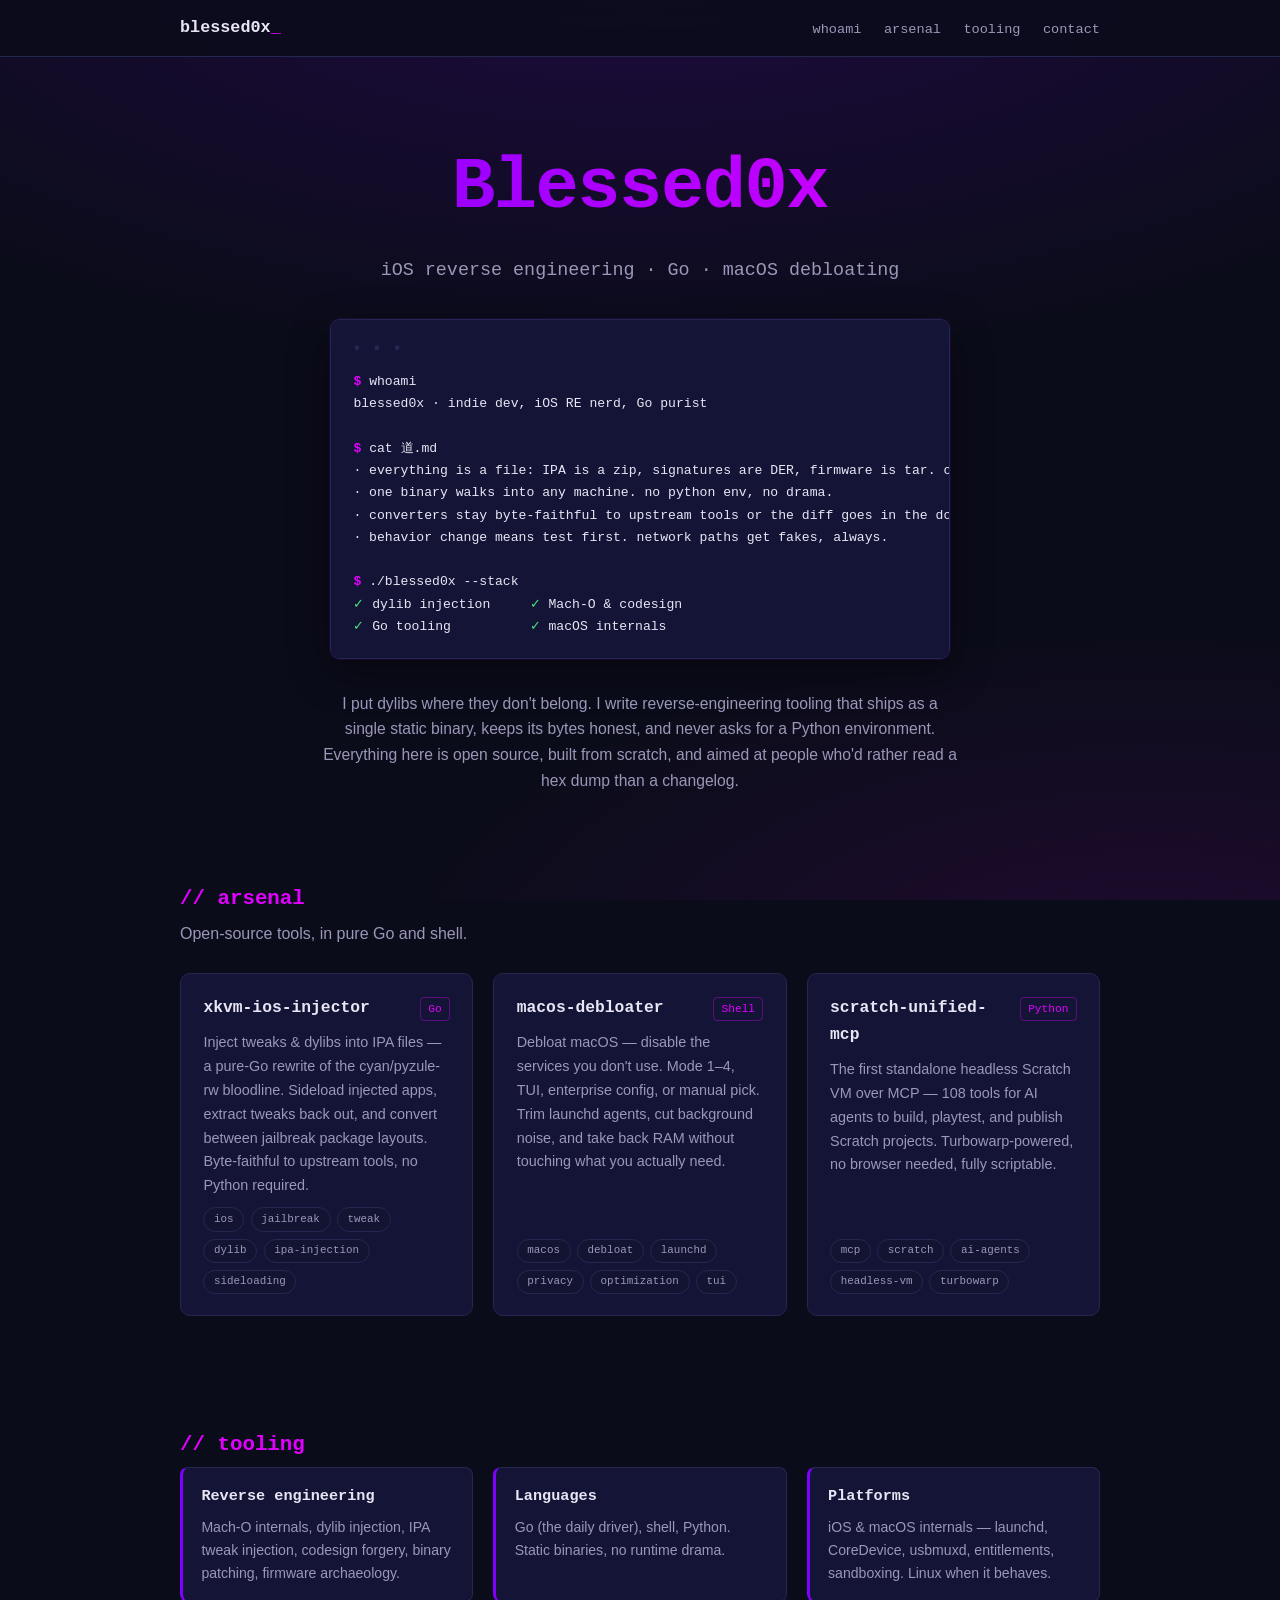
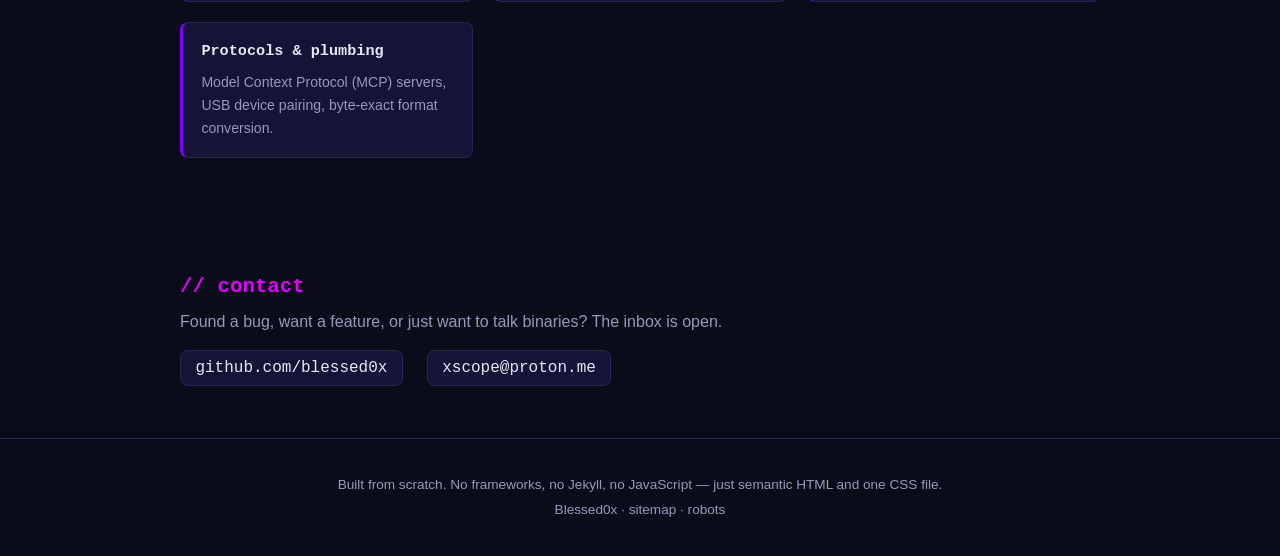
==== index.html @ c7386d87 "Initial blessed0x portfolio site: semantic HTML, sitemap, robots, dark RE aesthetic" ====
<!doctype html>
<html lang="en">
<head>
  <meta charset="utf-8">
  <meta name="viewport" content="width=device-width, initial-scale=1">
  <title>Blessed0x — iOS Reverse Engineering · Go · macOS Debloating</title>
  <meta name="description" content="Blessed0x — indie developer building open-source iOS reverse-engineering tooling. Inject tweaks and dylibs into IPA files, debloat macOS, and run Scratch headlessly over MCP. Pure Go, byte-faithful.">
  <meta name="author" content="Blessed0x">
  <meta name="robots" content="index, follow">
  <link rel="canonical" href="https://blessed0x.github.io/">
  <link rel="sitemap" type="application/xml" title="Sitemap" href="/sitemap.xml">

  <!-- Open Graph -->
  <meta property="og:type" content="website">
  <meta property="og:title" content="Blessed0x — iOS Reverse Engineering · Go · macOS Debloating">
  <meta property="og:description" content="Open-source iOS reverse-engineering tooling: inject tweaks &amp; dylibs into IPA files, debloat macOS, and run Scratch headlessly over MCP.">
  <meta property="og:url" content="https://blessed0x.github.io/">
  <meta property="og:site_name" content="Blessed0x">

  <!-- Twitter -->
  <meta name="twitter:card" content="summary">
  <meta name="twitter:title" content="Blessed0x — iOS Reverse Engineering · Go · macOS Debloating">
  <meta name="twitter:description" content="Open-source iOS reverse-engineering tooling: inject tweaks &amp; dylibs into IPA files, debloat macOS, run Scratch headlessly over MCP.">

  <link rel="stylesheet" href="/assets/css/style.css">
  <link rel="icon" href="data:image/svg+xml,%3Csvg xmlns='http://www.w3.org/2000/svg' viewBox='0 0 32 32'%3E%3Crect width='32' height='32' rx='6' fill='%23131336'/%3E%3Ctext x='16' y='22' font-family='monospace' font-size='14' font-weight='bold' fill='%23E100FF' text-anchor='middle'%3E0x%3C/text%3E%3C/svg%3E">

  <!-- Structured data -->
  <script type="application/ld+json">
  {
    "@context": "https://schema.org",
    "@type": "Person",
    "name": "Blessed0x",
    "url": "https://blessed0x.github.io/",
    "jobTitle": "Independent developer — iOS reverse engineering & Go",
    "description": "Open-source developer building iOS reverse-engineering tools: IPA tweak injection, dylib injection, macOS debloating, and a headless Scratch VM over MCP.",
    "knowsAbout": ["iOS reverse engineering", "dylib injection", "Mach-O", "IPA sideloading", "Go", "macOS internals", "launchd", "Model Context Protocol"],
    "sameAs": ["https://github.com/blessed0x"]
  }
  </script>
  <script type="application/ld+json">
  {
    "@context": "https://schema.org",
    "@type": "WebSite",
    "name": "Blessed0x",
    "url": "https://blessed0x.github.io/"
  }
  </script>
</head>
<body>
  <a class="skip-link" href="#main">Skip to content</a>

  <header class="site-header">
    <nav class="nav" aria-label="Primary">
      <a class="nav-brand" href="/">blessed0x<span class="cursor">_</span></a>
      <ul class="nav-links">
        <li><a href="#about">whoami</a></li>
        <li><a href="#projects">arsenal</a></li>
        <li><a href="#skills">tooling</a></li>
        <li><a href="#contact">contact</a></li>
      </ul>
    </nav>
  </header>

  <main id="main">
    <!-- HERO -->
    <section class="hero" aria-label="Introduction">
      <h1 class="hero-name">Blessed0x</h1>
      <p class="hero-tagline">iOS reverse engineering · Go · macOS debloating</p>
      <pre class="terminal" aria-label="terminal introduction"><code><span class="prompt">$</span> whoami
blessed0x · indie dev, iOS RE nerd, Go purist

<span class="prompt">$</span> cat 道.md
· everything is a file: IPA is a zip, signatures are DER, firmware is tar. open them.
· one binary walks into any machine. no python env, no drama.
· converters stay byte-faithful to upstream tools or the diff goes in the docs.
· behavior change means test first. network paths get fakes, always.

<span class="prompt">$</span> ./blessed0x --stack
<span class="ok">✓</span> dylib injection     <span class="ok">✓</span> Mach-O &amp; codesign
<span class="ok">✓</span> Go tooling          <span class="ok">✓</span> macOS internals</code></pre>
      <p class="hero-text">I put dylibs where they don't belong. I write reverse-engineering tooling that ships as a single static binary, keeps its bytes honest, and never asks for a Python environment. Everything here is open source, built from scratch, and aimed at people who'd rather read a hex dump than a changelog.</p>
    </section>

    <!-- PROJECTS -->
    <section id="projects" class="section" aria-label="Projects">
      <h2 class="section-title">// arsenal</h2>
      <p class="section-sub">Open-source tools, in pure Go and shell.</p>

      <div class="grid">
        <article class="card">
          <header class="card-head">
            <h3><a href="https://github.com/blessed0x/xkvm-ios-injector" rel="external">xkvm-ios-injector</a></h3>
            <span class="lang">Go</span>
          </header>
          <p class="card-desc">Inject tweaks &amp; dylibs into IPA files — a pure-Go rewrite of the cyan/pyzule-rw bloodline. Sideload injected apps, extract tweaks back out, and convert between jailbreak package layouts. Byte-faithful to upstream tools, no Python required.</p>
          <ul class="tags" aria-label="topics">
            <li>ios</li><li>jailbreak</li><li>tweak</li><li>dylib</li><li>ipa-injection</li><li>sideloading</li>
          </ul>
        </article>

        <article class="card">
          <header class="card-head">
            <h3><a href="https://github.com/blessed0x/macos-debloater" rel="external">macos-debloater</a></h3>
            <span class="lang">Shell</span>
          </header>
          <p class="card-desc">Debloat macOS — disable the services you don't use. Mode 1–4, TUI, enterprise config, or manual pick. Trim launchd agents, cut background noise, and take back RAM without touching what you actually need.</p>
          <ul class="tags" aria-label="topics">
            <li>macos</li><li>debloat</li><li>launchd</li><li>privacy</li><li>optimization</li><li>tui</li>
          </ul>
        </article>

        <article class="card">
          <header class="card-head">
            <h3><a href="https://github.com/blessed0x/scratch-unified-mcp" rel="external">scratch-unified-mcp</a></h3>
            <span class="lang">Python</span>
          </header>
          <p class="card-desc">The first standalone headless Scratch VM over MCP — 108 tools for AI agents to build, playtest, and publish Scratch projects. Turbowarp-powered, no browser needed, fully scriptable.</p>
          <ul class="tags" aria-label="topics">
            <li>mcp</li><li>scratch</li><li>ai-agents</li><li>headless-vm</li><li>turbowarp</li>
          </ul>
        </article>
      </div>
    </section>

    <!-- SKILLS -->
    <section id="skills" class="section" aria-label="Skills and tooling">
      <h2 class="section-title">// tooling</h2>
      <div class="skill-list">
        <div class="skill-group">
          <h3>Reverse engineering</h3>
          <p>Mach-O internals, dylib injection, IPA tweak injection, codesign forgery, binary patching, firmware archaeology.</p>
        </div>
        <div class="skill-group">
          <h3>Languages</h3>
          <p>Go (the daily driver), shell, Python. Static binaries, no runtime drama.</p>
        </div>
        <div class="skill-group">
          <h3>Platforms</h3>
          <p>iOS &amp; macOS internals — launchd, CoreDevice, usbmuxd, entitlements, sandboxing. Linux when it behaves.</p>
        </div>
        <div class="skill-group">
          <h3>Protocols &amp; plumbing</h3>
          <p>Model Context Protocol (MCP) servers, USB device pairing, byte-exact format conversion.</p>
        </div>
      </div>
    </section>

    <!-- CONTACT -->
    <section id="contact" class="section" aria-label="Contact">
      <h2 class="section-title">// contact</h2>
      <p class="contact-text">Found a bug, want a feature, or just want to talk binaries? The inbox is open.</p>
      <ul class="contact-links">
        <li><a href="https://github.com/blessed0x" rel="external">github.com/blessed0x</a></li>
        <li><a href="mailto:xscope@proton.me">xscope@proton.me</a></li>
      </ul>
    </section>
  </main>

  <footer class="site-footer">
    <p>Built from scratch. No frameworks, no Jekyll, no JavaScript — just semantic HTML and one CSS file.</p>
    <p class="footer-meta">Blessed0x · <a href="/sitemap.xml">sitemap</a> · <a href="/robots.txt">robots</a></p>
  </footer>
</body>
</html>
---- assets/css/style.css ----
/* ============================================================
   blessed0x · dark RE aesthetic · zero JS · one file
   ============================================================ */

:root {
  --bg: #0b0c1a;
  --bg-soft: #131432;
  --bg-card: #141536;
  --border: #262750;
  --text: #e8e6f5;
  --muted: #9a97b8;
  --purple: #7f00ff;
  --pink: #e100ff;
  --green: #4ade80;
  --mono: "JetBrains Mono", "SF Mono", "Cascadia Code", "Fira Code", ui-monospace, Menlo, Consolas, monospace;
  --sans: -apple-system, BlinkMacSystemFont, "Segoe UI", Roboto, Helvetica, Arial, sans-serif;
}

* { box-sizing: border-box; }

html { scroll-behavior: smooth; }

body {
  margin: 0;
  background: var(--bg);
  background-image:
    radial-gradient(ellipse 80% 50% at 50% -10%, rgba(127, 0, 255, 0.18), transparent),
    radial-gradient(ellipse 60% 40% at 90% 110%, rgba(225, 0, 255, 0.10), transparent);
  background-attachment: fixed;
  color: var(--text);
  font-family: var(--sans);
  line-height: 1.65;
}

::selection { background: var(--purple); color: #fff; }

a { color: var(--pink); text-decoration: none; }
a:hover { text-decoration: underline; }

.skip-link {
  position: absolute;
  left: -999px;
  top: 0;
  background: var(--pink);
  color: #fff;
  padding: 0.6rem 1rem;
  z-index: 100;
}
.skip-link:focus { left: 0; }

/* ---------- header / nav ---------- */

.site-header {
  position: sticky;
  top: 0;
  z-index: 50;
  background: rgba(11, 12, 26, 0.85);
  backdrop-filter: blur(8px);
  border-bottom: 1px solid var(--border);
}

.nav {
  max-width: 960px;
  margin: 0 auto;
  padding: 0.9rem 1.25rem;
  display: flex;
  align-items: center;
  justify-content: space-between;
  gap: 1rem;
}

.nav-brand {
  font-family: var(--mono);
  font-weight: 700;
  color: var(--text);
  font-size: 1.05rem;
}
.cursor { color: var(--pink); animation: blink 1.1s steps(2) infinite; }

.nav-links {
  list-style: none;
  margin: 0;
  padding: 0;
  display: flex;
  gap: 1.4rem;
}
.nav-links a {
  font-family: var(--mono);
  font-size: 0.85rem;
  color: var(--muted);
}
.nav-links a:hover { color: var(--pink); text-decoration: none; }

/* ---------- hero ---------- */

.hero {
  max-width: 960px;
  margin: 0 auto;
  padding: 4.5rem 1.25rem 2rem;
  text-align: center;
}

.hero-name {
  margin: 0;
  font-family: var(--mono);
  font-size: clamp(2.6rem, 8vw, 4.5rem);
  font-weight: 800;
  letter-spacing: -0.02em;
  background: linear-gradient(90deg, var(--purple), var(--pink));
  -webkit-background-clip: text;
  background-clip: text;
  color: transparent;
}

.hero-tagline {
  margin: 0.5rem 0 2rem;
  font-family: var(--mono);
  color: var(--muted);
  font-size: clamp(0.95rem, 2.5vw, 1.15rem);
}

.terminal {
  max-width: 620px;
  margin: 0 auto 2rem;
  text-align: left;
  background: var(--bg-card);
  border: 1px solid var(--border);
  border-radius: 10px;
  padding: 1.2rem 1.4rem;
  font-family: var(--mono);
  font-size: 0.82rem;
  line-height: 1.7;
  color: var(--text);
  overflow-x: auto;
  box-shadow: 0 0 0 1px rgba(127, 0, 255, 0.12), 0 12px 40px rgba(0, 0, 0, 0.45);
}
.terminal::before {
  content: "● ● ●";
  display: block;
  margin-bottom: 0.8rem;
  color: var(--border);
  letter-spacing: 0.3em;
  font-size: 0.7rem;
}
.terminal code { font-family: inherit; }
.prompt { color: var(--pink); font-weight: 700; }
.ok { color: var(--green); }

.hero-text {
  max-width: 640px;
  margin: 0 auto;
  color: var(--muted);
  font-size: 0.98rem;
}

/* ---------- sections ---------- */

.section {
  max-width: 960px;
  margin: 0 auto;
  padding: 3.5rem 1.25rem;
}

.section-title {
  font-family: var(--mono);
  font-size: 1.3rem;
  color: var(--pink);
  margin: 0 0 0.3rem;
}
.section-sub { color: var(--muted); margin: 0 0 1.6rem; }

.grid {
  display: grid;
  grid-template-columns: repeat(auto-fit, minmax(270px, 1fr));
  gap: 1.25rem;
}

.card {
  background: var(--bg-card);
  border: 1px solid var(--border);
  border-radius: 10px;
  padding: 1.3rem 1.4rem;
  display: flex;
  flex-direction: column;
  gap: 0.6rem;
  transition: border-color 0.2s ease, transform 0.2s ease;
}
.card:hover {
  border-color: var(--purple);
  transform: translateY(-2px);
}

.card-head {
  display: flex;
  align-items: baseline;
  justify-content: space-between;
  gap: 0.75rem;
}
.card-head h3 {
  margin: 0;
  font-family: var(--mono);
  font-size: 1.02rem;
}
.card-head h3 a { color: var(--text); }
.card-head h3 a:hover { color: var(--pink); text-decoration: none; }

.lang {
  font-family: var(--mono);
  font-size: 0.7rem;
  color: var(--pink);
  border: 1px solid rgba(225, 0, 255, 0.35);
  border-radius: 4px;
  padding: 0.1rem 0.45rem;
  white-space: nowrap;
}

.card-desc { margin: 0; color: var(--muted); font-size: 0.9rem; flex: 1; }

.tags {
  list-style: none;
  margin: 0;
  padding: 0;
  display: flex;
  flex-wrap: wrap;
  gap: 0.4rem;
}
.tags li {
  font-family: var(--mono);
  font-size: 0.68rem;
  color: var(--muted);
  background: var(--bg-soft);
  border: 1px solid var(--border);
  border-radius: 999px;
  padding: 0.15rem 0.6rem;
}

/* ---------- skills ---------- */

.skill-list {
  display: grid;
  grid-template-columns: repeat(auto-fit, minmax(220px, 1fr));
  gap: 1.25rem;
}
.skill-group {
  background: var(--bg-card);
  border: 1px solid var(--border);
  border-left: 3px solid var(--purple);
  border-radius: 8px;
  padding: 1rem 1.15rem;
}
.skill-group h3 {
  margin: 0 0 0.4rem;
  font-family: var(--mono);
  font-size: 0.95rem;
  color: var(--text);
}
.skill-group p { margin: 0; color: var(--muted); font-size: 0.88rem; }

/* ---------- contact ---------- */

.contact-text { color: var(--muted); margin: 0 0 1.2rem; }
.contact-links {
  list-style: none;
  margin: 0;
  padding: 0;
  display: flex;
  flex-wrap: wrap;
  gap: 1.5rem;
}
.contact-links a {
  font-family: var(--mono);
  border: 1px solid var(--border);
  border-radius: 8px;
  padding: 0.5rem 0.9rem;
  background: var(--bg-card);
  color: var(--text);
}
.contact-links a:hover { border-color: var(--pink); color: var(--pink); text-decoration: none; }

/* ---------- footer ---------- */

.site-footer {
  border-top: 1px solid var(--border);
  padding: 2rem 1.25rem;
  text-align: center;
  color: var(--muted);
  font-size: 0.85rem;
}
.site-footer p { margin: 0.2rem 0; }
.footer-meta a { color: var(--muted); }
.footer-meta a:hover { color: var(--pink); }

/* ---------- 404 ---------- */

.error-code {
  font-family: var(--mono);
  font-size: clamp(3rem, 12vw, 6rem);
  font-weight: 800;
  background: linear-gradient(90deg, var(--purple), var(--pink));
  -webkit-background-clip: text;
  background-clip: text;
  color: transparent;
  margin: 0;
}
.error-text { color: var(--muted); margin: 0.5rem 0 1.5rem; }

/* ---------- motion ---------- */

@keyframes blink { 50% { opacity: 0; } }

@media (prefers-reduced-motion: reduce) {
  html { scroll-behavior: auto; }
  .cursor { animation: none; }
  .card { transition: none; }
}

/* ---------- small screens ---------- */

@media (max-width: 560px) {
  .nav { flex-direction: column; gap: 0.5rem; }
  .nav-links { gap: 1rem; }
  .hero { padding-top: 3rem; }
}
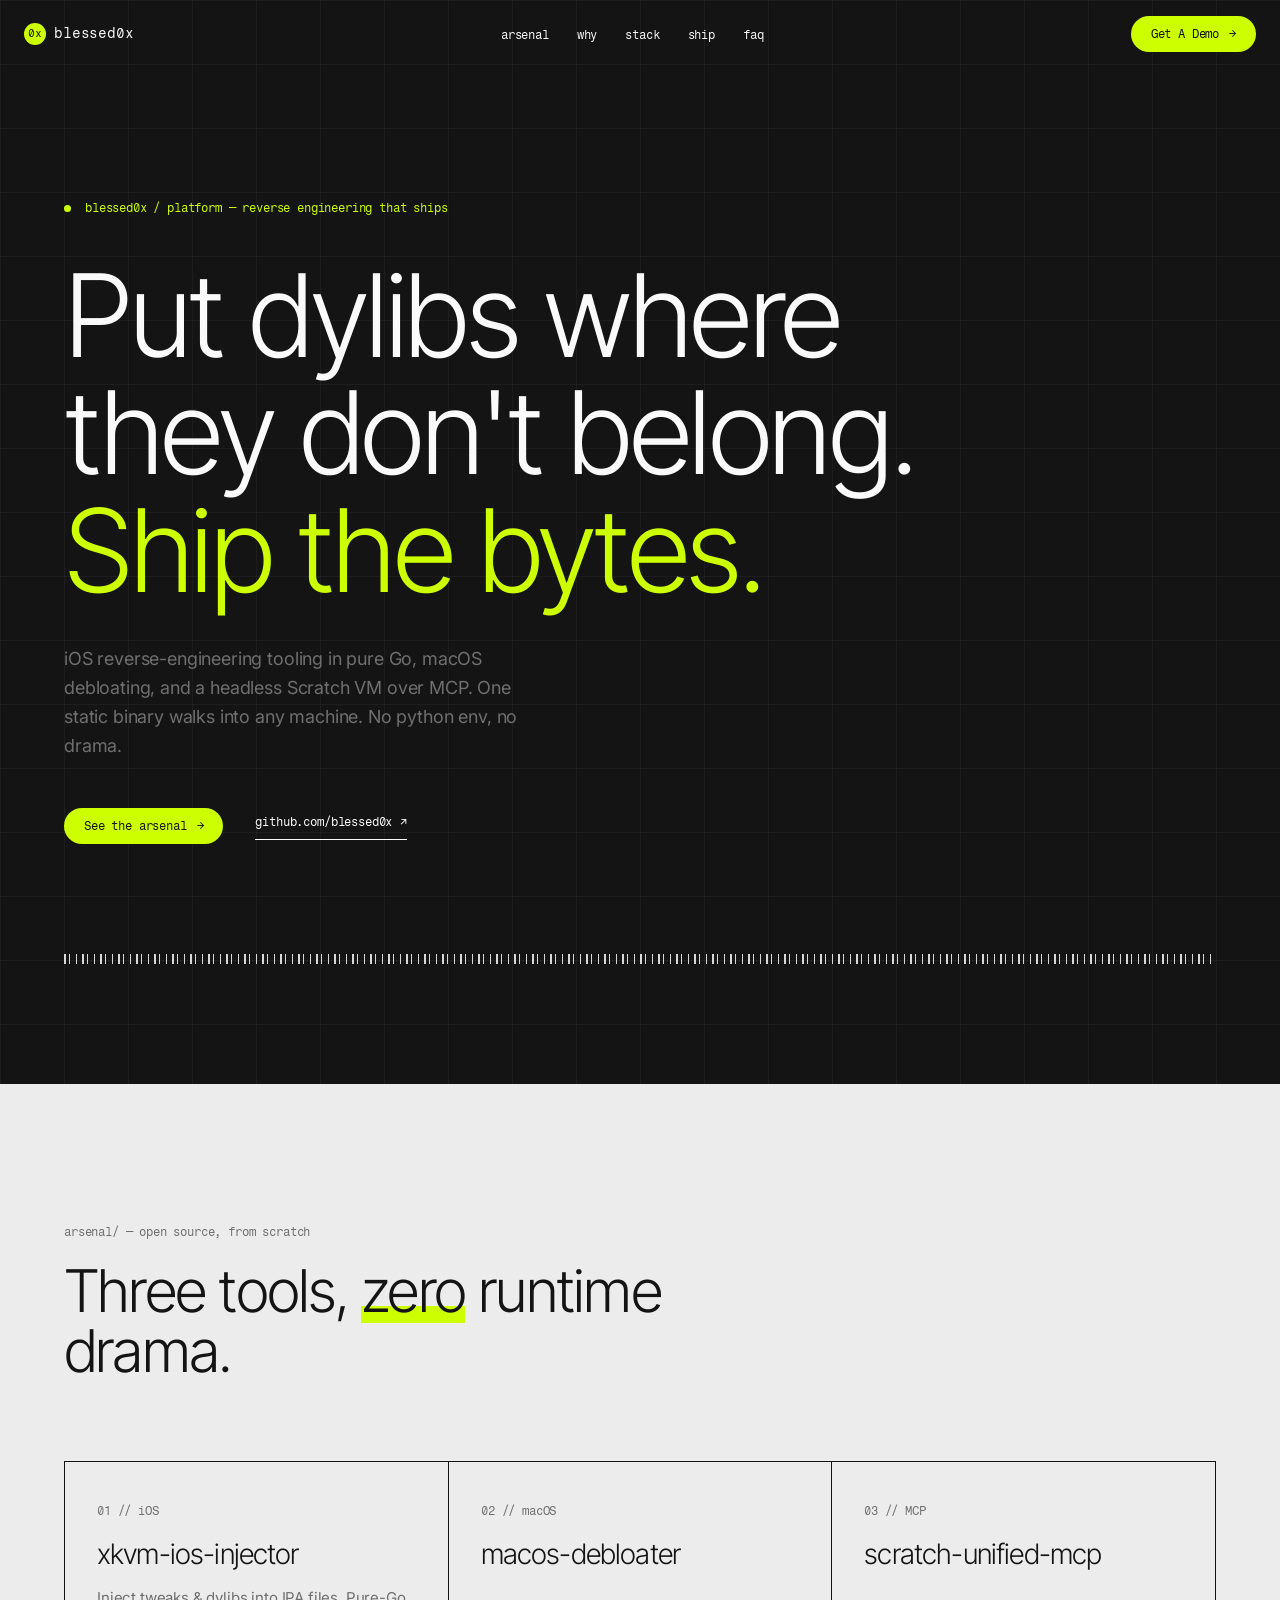
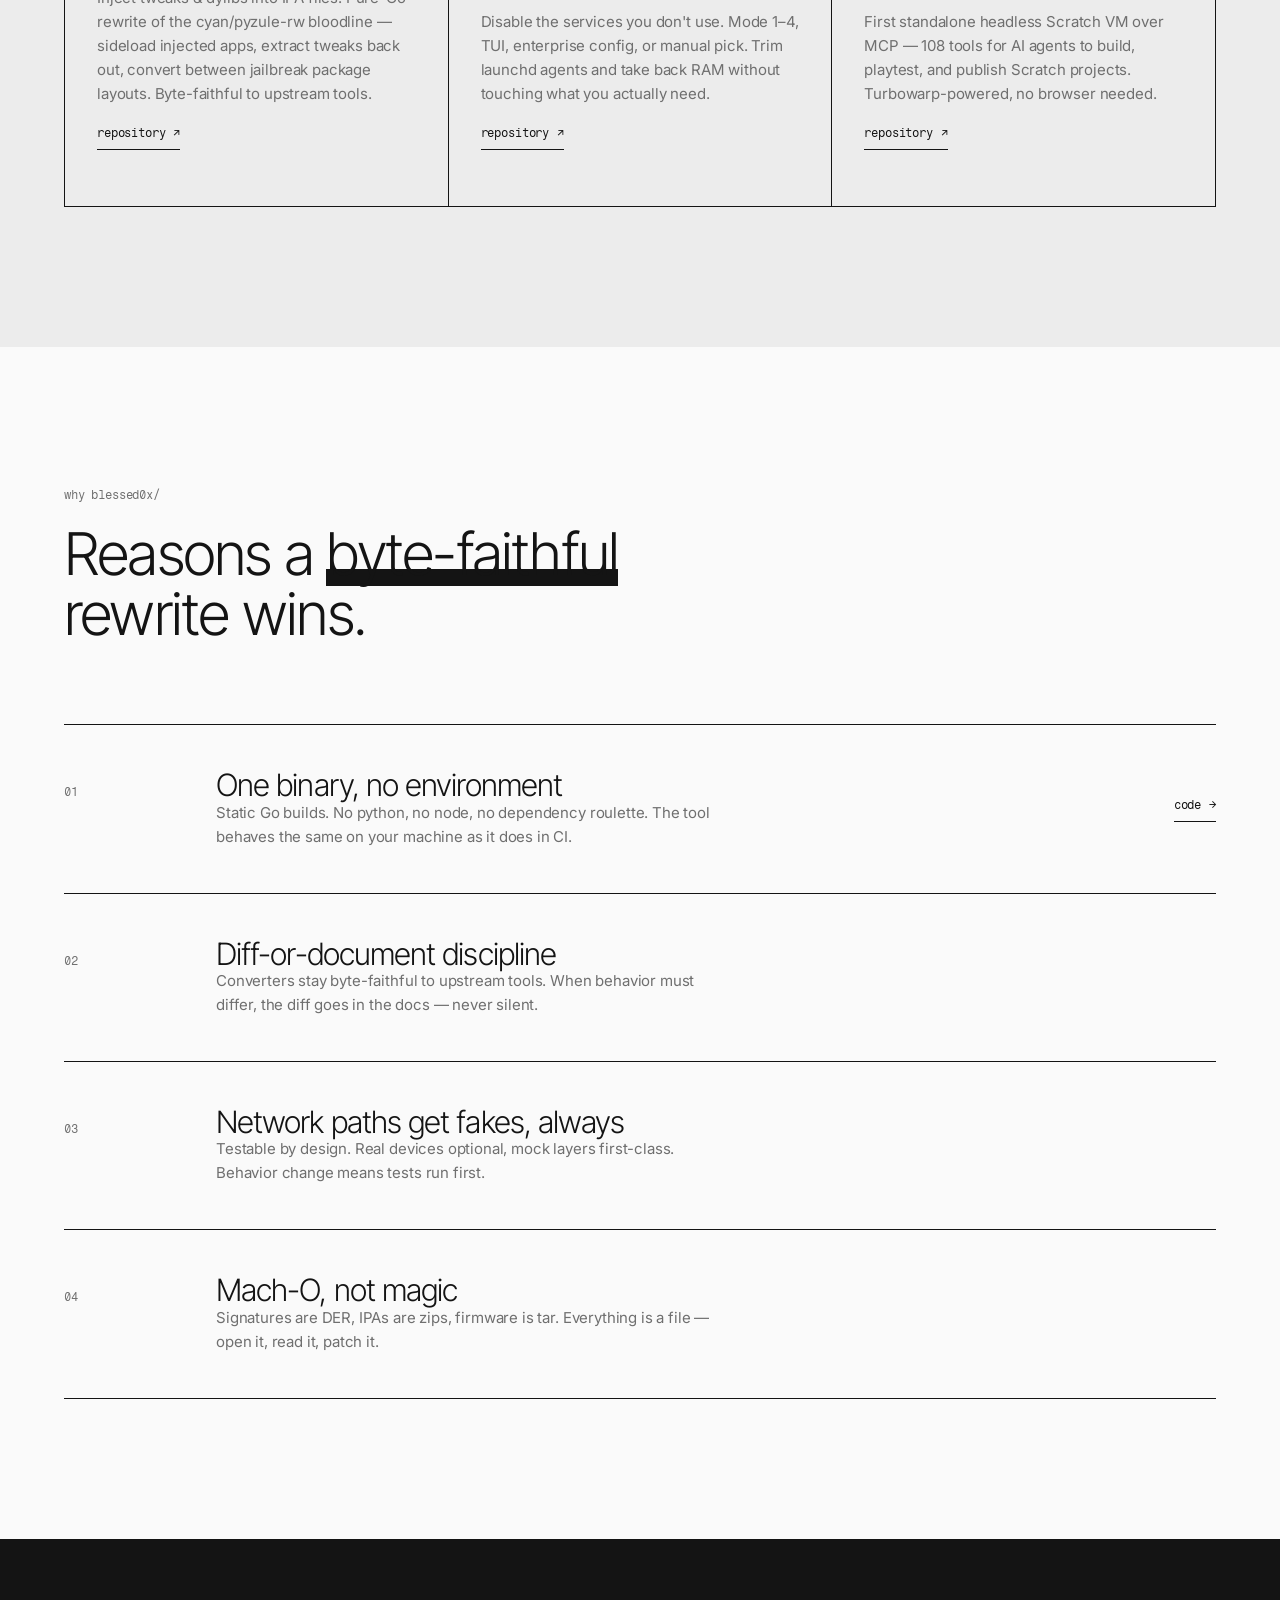
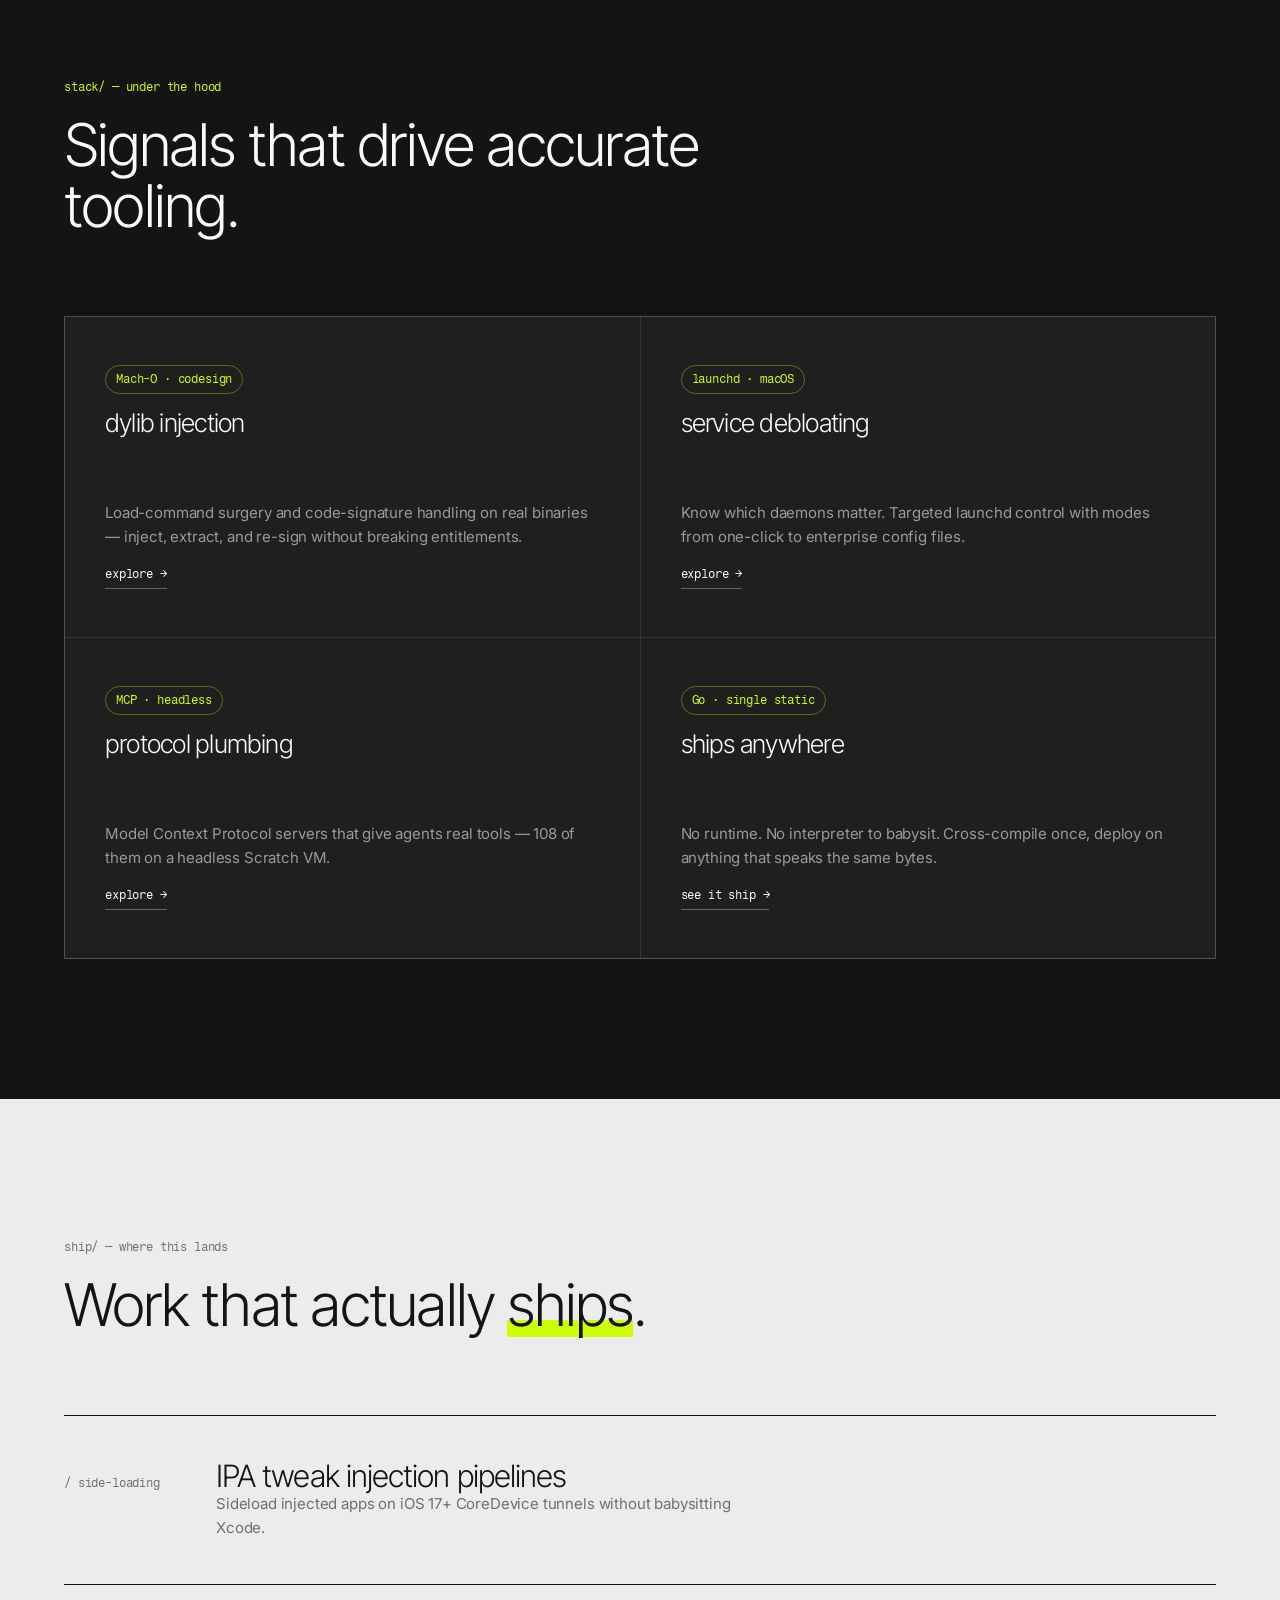
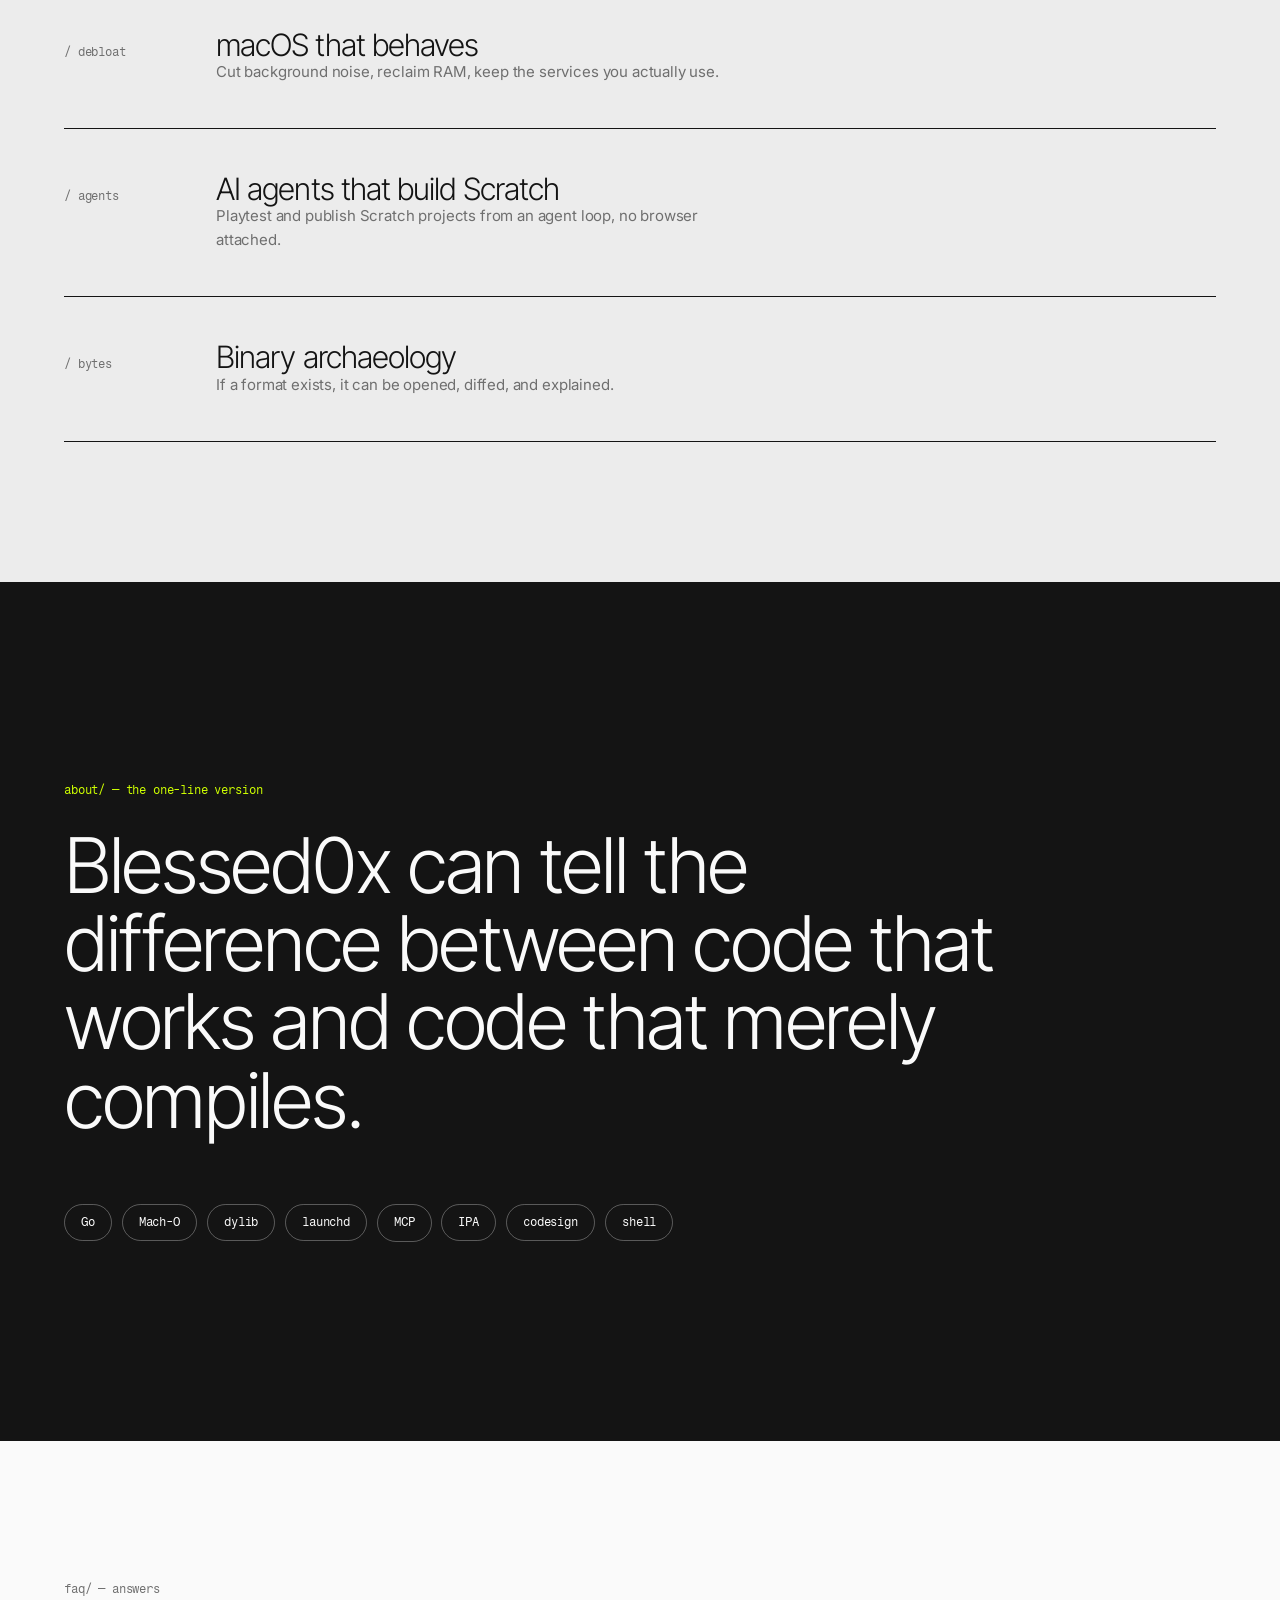
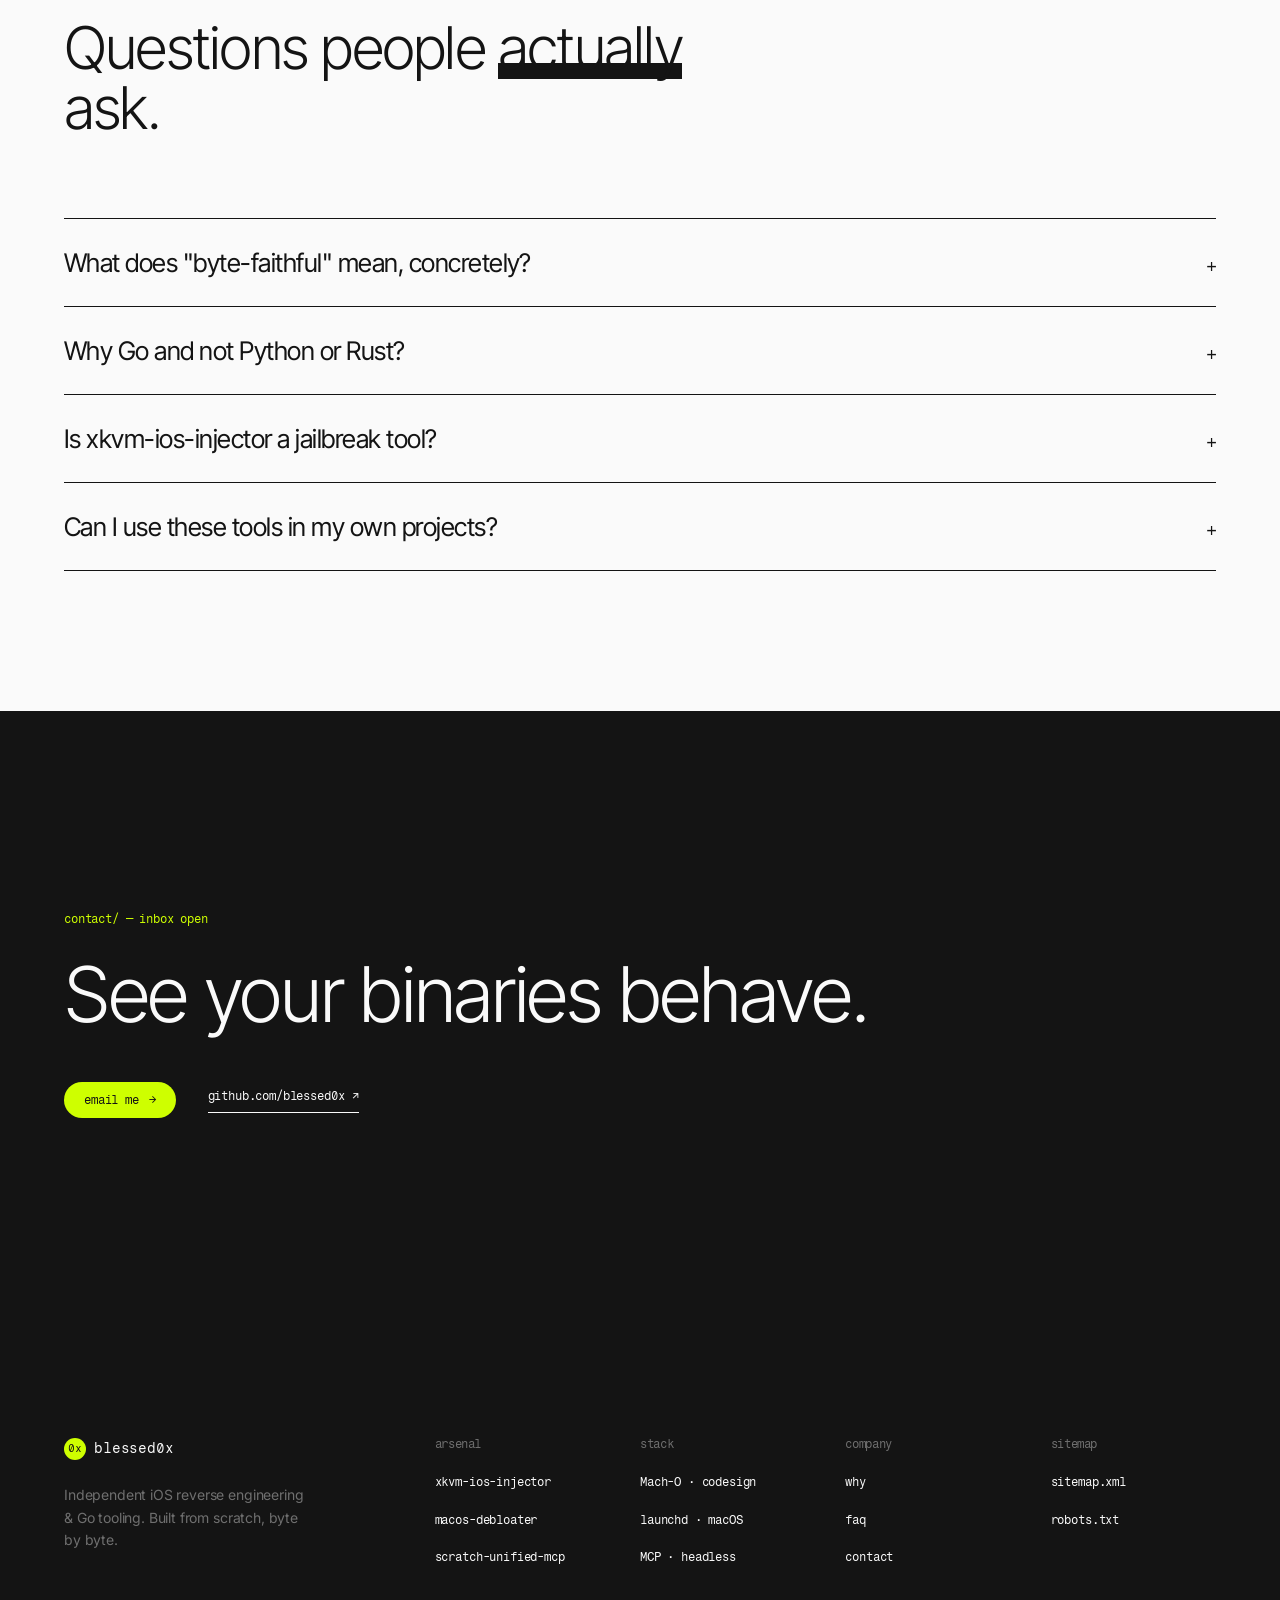
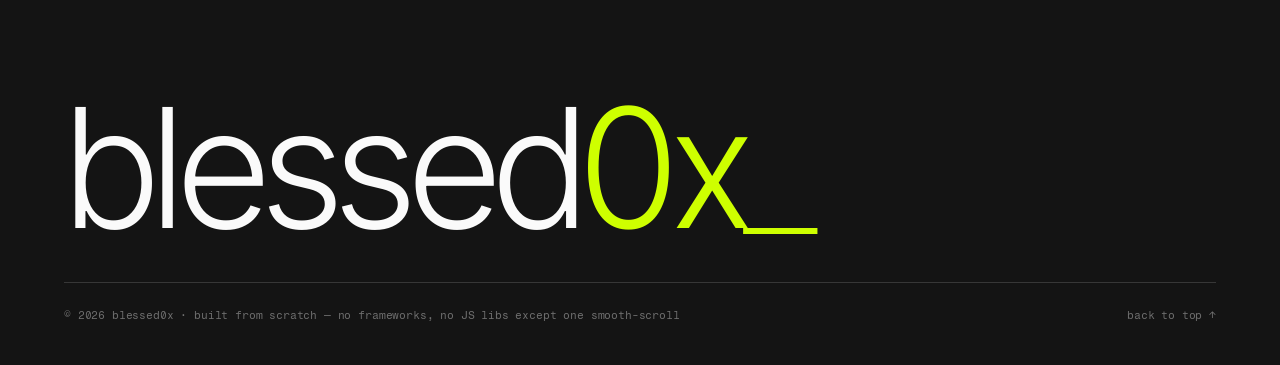
==== commit 4892ce43: "Rebuild site in Spur.us design language: neon/ink palette, Inter Tight display, Fragment Mono labels" ====
--- a/index.html
+++ b/index.html
@@ -1,5 +1,5 @@
 <!doctype html>
-<html lang="en">
+<html lang="en" class="no-js">
 <head>
   <meta charset="utf-8">
   <meta name="viewport" content="width=device-width, initial-scale=1">
@@ -10,22 +10,21 @@
   <link rel="canonical" href="https://blessed0x.github.io/">
   <link rel="sitemap" type="application/xml" title="Sitemap" href="/sitemap.xml">
 
-  <!-- Open Graph -->
   <meta property="og:type" content="website">
   <meta property="og:title" content="Blessed0x — iOS Reverse Engineering · Go · macOS Debloating">
   <meta property="og:description" content="Open-source iOS reverse-engineering tooling: inject tweaks &amp; dylibs into IPA files, debloat macOS, and run Scratch headlessly over MCP.">
   <meta property="og:url" content="https://blessed0x.github.io/">
   <meta property="og:site_name" content="Blessed0x">
-
-  <!-- Twitter -->
   <meta name="twitter:card" content="summary">
   <meta name="twitter:title" content="Blessed0x — iOS Reverse Engineering · Go · macOS Debloating">
   <meta name="twitter:description" content="Open-source iOS reverse-engineering tooling: inject tweaks &amp; dylibs into IPA files, debloat macOS, run Scratch headlessly over MCP.">
 
+  <link rel="preconnect" href="https://fonts.googleapis.com">
+  <link rel="preconnect" href="https://fonts.gstatic.com" crossorigin>
+  <link href="https://fonts.googleapis.com/css2?family=Inter:wght@400;500&family=Inter+Tight:wght@300;400;500&family=Fragment+Mono:ital@0;1&display=swap" rel="stylesheet">
   <link rel="stylesheet" href="/assets/css/style.css">
-  <link rel="icon" href="data:image/svg+xml,%3Csvg xmlns='http://www.w3.org/2000/svg' viewBox='0 0 32 32'%3E%3Crect width='32' height='32' rx='6' fill='%23131336'/%3E%3Ctext x='16' y='22' font-family='monospace' font-size='14' font-weight='bold' fill='%23E100FF' text-anchor='middle'%3E0x%3C/text%3E%3C/svg%3E">
-
-  <!-- Structured data -->
+  <link rel="icon" href="data:image/svg+xml,%3Csvg xmlns='http://www.w3.org/2000/svg' viewBox='0 0 32 32'%3E%3Crect width='32' height='32' rx='16' fill='%23CEFF00'/%3E%3Ctext x='16' y='22' font-family='monospace' font-size='13' font-weight='bold' fill='%23141414' text-anchor='middle'%3E0x%3C/text%3E%3C/svg%3E">
+
   <script type="application/ld+json">
   {
     "@context": "https://schema.org",
@@ -46,120 +45,303 @@
     "url": "https://blessed0x.github.io/"
   }
   </script>
+  <script>document.documentElement.classList.replace('no-js', 'js');</script>
 </head>
 <body>
   <a class="skip-link" href="#main">Skip to content</a>
 
-  <header class="site-header">
-    <nav class="nav" aria-label="Primary">
-      <a class="nav-brand" href="/">blessed0x<span class="cursor">_</span></a>
-      <ul class="nav-links">
-        <li><a href="#about">whoami</a></li>
-        <li><a href="#projects">arsenal</a></li>
-        <li><a href="#skills">tooling</a></li>
-        <li><a href="#contact">contact</a></li>
-      </ul>
-    </nav>
+  <header class="nav" id="nav">
+    <div class="nav-inner">
+      <a class="logo" href="#top" aria-label="blessed0x home">
+        <span class="logo-mark">0x</span>blessed0x
+      </a>
+      <nav aria-label="Primary">
+        <ul class="nav-links" id="navLinks">
+          <li><a href="#arsenal">arsenal</a></li>
+          <li><a href="#why">why</a></li>
+          <li><a href="#stack">stack</a></li>
+          <li><a href="#ship">ship</a></li>
+          <li><a href="#faq">faq</a></li>
+        </ul>
+      </nav>
+      <div class="nav-cta">
+        <a class="pill" href="#contact">Get A Demo <span class="arr">→</span></a>
+        <button class="nav-burger" id="navBurger" aria-label="Menu" aria-expanded="false">
+          <span></span><span></span><span></span>
+        </button>
+      </div>
+    </div>
   </header>
 
   <main id="main">
     <!-- HERO -->
-    <section class="hero" aria-label="Introduction">
-      <h1 class="hero-name">Blessed0x</h1>
-      <p class="hero-tagline">iOS reverse engineering · Go · macOS debloating</p>
-      <pre class="terminal" aria-label="terminal introduction"><code><span class="prompt">$</span> whoami
-blessed0x · indie dev, iOS RE nerd, Go purist
-
-<span class="prompt">$</span> cat 道.md
-· everything is a file: IPA is a zip, signatures are DER, firmware is tar. open them.
-· one binary walks into any machine. no python env, no drama.
-· converters stay byte-faithful to upstream tools or the diff goes in the docs.
-· behavior change means test first. network paths get fakes, always.
-
-<span class="prompt">$</span> ./blessed0x --stack
-<span class="ok">✓</span> dylib injection     <span class="ok">✓</span> Mach-O &amp; codesign
-<span class="ok">✓</span> Go tooling          <span class="ok">✓</span> macOS internals</code></pre>
-      <p class="hero-text">I put dylibs where they don't belong. I write reverse-engineering tooling that ships as a single static binary, keeps its bytes honest, and never asks for a Python environment. Everything here is open source, built from scratch, and aimed at people who'd rather read a hex dump than a changelog.</p>
-    </section>
-
-    <!-- PROJECTS -->
-    <section id="projects" class="section" aria-label="Projects">
-      <h2 class="section-title">// arsenal</h2>
-      <p class="section-sub">Open-source tools, in pure Go and shell.</p>
-
-      <div class="grid">
-        <article class="card">
-          <header class="card-head">
-            <h3><a href="https://github.com/blessed0x/xkvm-ios-injector" rel="external">xkvm-ios-injector</a></h3>
-            <span class="lang">Go</span>
-          </header>
-          <p class="card-desc">Inject tweaks &amp; dylibs into IPA files — a pure-Go rewrite of the cyan/pyzule-rw bloodline. Sideload injected apps, extract tweaks back out, and convert between jailbreak package layouts. Byte-faithful to upstream tools, no Python required.</p>
-          <ul class="tags" aria-label="topics">
-            <li>ios</li><li>jailbreak</li><li>tweak</li><li>dylib</li><li>ipa-injection</li><li>sideloading</li>
+    <section class="hero" id="top">
+      <div class="container">
+        <p class="hero-meta kicker reveal"><span class="dot"></span> blessed0x / platform — reverse engineering that ships</p>
+        <h1 class="reveal" style="--d:.05s">Put dylibs where they don't belong. <span class="neon-word">Ship the bytes.</span></h1>
+        <p class="hero-sub reveal" style="--d:.12s">iOS reverse-engineering tooling in pure Go, macOS debloating, and a headless Scratch VM over MCP. One static binary walks into any machine. No python env, no drama.</p>
+        <div class="hero-cta reveal" style="--d:.18s">
+          <a class="pill" href="#arsenal">See the arsenal <span class="arr">→</span></a>
+          <a class="ulink" href="https://github.com/blessed0x" rel="external">github.com/blessed0x <span class="arr">↗</span></a>
+        </div>
+        <div class="barcode" aria-hidden="true"></div>
+      </div>
+    </section>
+
+    <!-- ARSENAL / projects (steps, light) -->
+    <section class="band band-light" id="arsenal">
+      <div class="container">
+        <header class="section-head reveal">
+          <p class="kicker">arsenal/ — open source, from scratch</p>
+          <h2>Three tools, <span class="hl">zero</span> runtime drama.</h2>
+        </header>
+        <div class="steps">
+          <article class="step reveal">
+            <span class="num">01 // iOS</span>
+            <h3>xkvm-ios-injector</h3>
+            <p>Inject tweaks &amp; dylibs into IPA files. Pure-Go rewrite of the cyan/pyzule-rw bloodline — sideload injected apps, extract tweaks back out, convert between jailbreak package layouts. Byte-faithful to upstream tools.</p>
+            <a class="ulink" href="https://github.com/blessed0x/xkvm-ios-injector" rel="external">repository <span class="arr">↗</span></a>
+          </article>
+          <article class="step reveal" style="--d:.1s">
+            <span class="num">02 // macOS</span>
+            <h3>macos-debloater</h3>
+            <p>Disable the services you don't use. Mode 1–4, TUI, enterprise config, or manual pick. Trim launchd agents and take back RAM without touching what you actually need.</p>
+            <a class="ulink" href="https://github.com/blessed0x/macos-debloater" rel="external">repository <span class="arr">↗</span></a>
+          </article>
+          <article class="step reveal" style="--d:.2s">
+            <span class="num">03 // MCP</span>
+            <h3>scratch-unified-mcp</h3>
+            <p>First standalone headless Scratch VM over MCP — 108 tools for AI agents to build, playtest, and publish Scratch projects. Turbowarp-powered, no browser needed.</p>
+            <a class="ulink" href="https://github.com/blessed0x/scratch-unified-mcp" rel="external">repository <span class="arr">↗</span></a>
+          </article>
+        </div>
+      </div>
+    </section>
+
+    <!-- WHY / feature rows (white) -->
+    <section class="band band-white" id="why">
+      <div class="container">
+        <header class="section-head reveal">
+          <p class="kicker">why blessed0x/</p>
+          <h2>Reasons a <span class="hl hl-dark">byte-faithful</span> rewrite wins.</h2>
+        </header>
+        <div class="feat-list">
+          <article class="feat reveal">
+            <span class="num">01</span>
+            <div>
+              <h3>One binary, no environment</h3>
+              <p class="feat-desc">Static Go builds. No python, no node, no dependency roulette. The tool behaves the same on your machine as it does in CI.</p>
+            </div>
+            <a class="ulink feat-go" href="https://github.com/blessed0x/xkvm-ios-injector" rel="external">code <span class="arr">→</span></a>
+          </article>
+          <article class="feat reveal">
+            <span class="num">02</span>
+            <div>
+              <h3>Diff-or-document discipline</h3>
+              <p class="feat-desc">Converters stay byte-faithful to upstream tools. When behavior must differ, the diff goes in the docs — never silent.</p>
+            </div>
+          </article>
+          <article class="feat reveal">
+            <span class="num">03</span>
+            <div>
+              <h3>Network paths get fakes, always</h3>
+              <p class="feat-desc">Testable by design. Real devices optional, mock layers first-class. Behavior change means tests run first.</p>
+            </div>
+          </article>
+          <article class="feat reveal">
+            <span class="num">04</span>
+            <div>
+              <h3>Mach-O, not magic</h3>
+              <p class="feat-desc">Signatures are DER, IPAs are zips, firmware is tar. Everything is a file — open it, read it, patch it.</p>
+            </div>
+          </article>
+        </div>
+      </div>
+    </section>
+
+    <!-- STACK / capability cards (dark) -->
+    <section class="band band-dark" id="stack">
+      <div class="container">
+        <header class="section-head reveal">
+          <p class="kicker">stack/ — under the hood</p>
+          <h2>Signals that drive <span class="neon-word">accurate</span> tooling.</h2>
+        </header>
+        <div class="cards">
+          <article class="card reveal">
+            <span class="tag">Mach-O · codesign</span>
+            <h3>dylib injection</h3>
+            <p>Load-command surgery and code-signature handling on real binaries — inject, extract, and re-sign without breaking entitlements.</p>
+            <a href="https://github.com/blessed0x/xkvm-ios-injector" rel="external">explore <span class="arr">→</span></a>
+          </article>
+          <article class="card reveal" style="--d:.08s">
+            <span class="tag">launchd · macOS</span>
+            <h3>service debloating</h3>
+            <p>Know which daemons matter. Targeted launchd control with modes from one-click to enterprise config files.</p>
+            <a href="https://github.com/blessed0x/macos-debloater" rel="external">explore <span class="arr">→</span></a>
+          </article>
+          <article class="card reveal" style="--d:.16s">
+            <span class="tag">MCP · headless</span>
+            <h3>protocol plumbing</h3>
+            <p>Model Context Protocol servers that give agents real tools — 108 of them on a headless Scratch VM.</p>
+            <a href="https://github.com/blessed0x/scratch-unified-mcp" rel="external">explore <span class="arr">→</span></a>
+          </article>
+          <article class="card reveal" style="--d:.24s">
+            <span class="tag">Go · single static</span>
+            <h3>ships anywhere</h3>
+            <p>No runtime. No interpreter to babysit. Cross-compile once, deploy on anything that speaks the same bytes.</p>
+            <a href="#ship" rel="external">see it ship <span class="arr">→</span></a>
+          </article>
+        </div>
+      </div>
+    </section>
+
+    <!-- SHIP / use cases (light rows) -->
+    <section class="band band-light" id="ship">
+      <div class="container">
+        <header class="section-head reveal">
+          <p class="kicker">ship/ — where this lands</p>
+          <h2>Work that actually <span class="hl">ships</span>.</h2>
+        </header>
+        <div class="feat-list">
+          <article class="feat reveal">
+            <span class="num">/ side-loading</span>
+            <div>
+              <h3>IPA tweak injection pipelines</h3>
+              <p class="feat-desc">Sideload injected apps on iOS 17+ CoreDevice tunnels without babysitting Xcode.</p>
+            </div>
+          </article>
+          <article class="feat reveal">
+            <span class="num">/ debloat</span>
+            <div>
+              <h3>macOS that behaves</h3>
+              <p class="feat-desc">Cut background noise, reclaim RAM, keep the services you actually use.</p>
+            </div>
+          </article>
+          <article class="feat reveal">
+            <span class="num">/ agents</span>
+            <div>
+              <h3>AI agents that build Scratch</h3>
+              <p class="feat-desc">Playtest and publish Scratch projects from an agent loop, no browser attached.</p>
+            </div>
+          </article>
+          <article class="feat reveal">
+            <span class="num">/ bytes</span>
+            <div>
+              <h3>Binary archaeology</h3>
+              <p class="feat-desc">If a format exists, it can be opened, diffed, and explained.</p>
+            </div>
+          </article>
+        </div>
+      </div>
+    </section>
+
+    <!-- STATEMENT + chips -->
+    <section class="band band-dark statement">
+      <div class="container">
+        <p class="kicker reveal">about/ — the one-line version</p>
+        <h2 class="reveal">Blessed0x can tell the difference between code that <span class="neon-word">works</span> and code that merely compiles.</h2>
+        <div class="chips" style="margin-top:64px">
+          <span class="chip reveal">Go</span>
+          <span class="chip reveal" style="--d:.05s">Mach-O</span>
+          <span class="chip reveal" style="--d:.1s">dylib</span>
+          <span class="chip reveal" style="--d:.15s">launchd</span>
+          <span class="chip reveal" style="--d:.2s">MCP</span>
+          <span class="chip reveal" style="--d:.25s">IPA</span>
+          <span class="chip reveal" style="--d:.3s">codesign</span>
+          <span class="chip reveal" style="--d:.35s">shell</span>
+        </div>
+      </div>
+    </section>
+
+    <!-- FAQ (light) -->
+    <section class="band band-white" id="faq">
+      <div class="container">
+        <header class="section-head reveal">
+          <p class="kicker">faq/ — answers</p>
+          <h2>Questions people <span class="hl hl-dark">actually</span> ask.</h2>
+        </header>
+        <div class="faq" id="faqList">
+          <article class="faq-item reveal">
+            <button class="faq-q" aria-expanded="false">What does "byte-faithful" mean, concretely?<span class="ico">+</span></button>
+            <div class="faq-a"><div class="faq-a-inner"><p>When a converter rewrites an IPA, a signature, or a package layout, the output must match what the upstream tool would produce — down to trailing bytes. If behavior has to differ, the difference is documented in the repo, not smuggled in.</p></div></div>
+          </article>
+          <article class="faq-item reveal">
+            <button class="faq-q" aria-expanded="false">Why Go and not Python or Rust?<span class="ico">+</span></button>
+            <div class="faq-a"><div class="faq-a-inner"><p>One static binary that walks into any machine — no interpreter, no venv, no version roulette. Go cross-compiles to everything and keeps the memory model boring enough to trust at 3am.</p></div></div>
+          </article>
+          <article class="faq-item reveal">
+            <button class="faq-q" aria-expanded="false">Is xkvm-ios-injector a jailbreak tool?<span class="ico">+</span></button>
+            <div class="faq-a"><div class="faq-a-inner"><p>It's a tool for people who reverse-engineer iOS apps and run their own sideloading workflows. It injects dylibs into IPA files you already have the right to modify. Sign and run responsibly.</p></div></div>
+          </article>
+          <article class="faq-item reveal">
+            <button class="faq-q" aria-expanded="false">Can I use these tools in my own projects?<span class="ico">+</span></button>
+            <div class="faq-a"><div class="faq-a-inner"><p>Everything is open source on <a href="https://github.com/blessed0x" rel="external">github.com/blessed0x</a>. Fork it, file issues, send patches. If a converter drifts from upstream, the diff belongs in the docs.</p></div></div>
+          </article>
+        </div>
+      </div>
+    </section>
+
+    <!-- FINAL CTA (dark) -->
+    <section class="band band-dark statement" id="contact">
+      <div class="container">
+        <p class="kicker reveal">contact/ — inbox open</p>
+        <h2 class="reveal" style="--d:.05s">See your binaries <span class="neon-word">behave</span>.</h2>
+        <div class="hero-cta reveal" style="--d:.15s">
+          <a class="pill" href="mailto:xscope@proton.me">email me <span class="arr">→</span></a>
+          <a class="ulink" href="https://github.com/blessed0x" rel="external" style="color:var(--paper)">github.com/blessed0x <span class="arr">↗</span></a>
+        </div>
+      </div>
+    </section>
+  </main>
+
+  <footer class="footer">
+    <div class="container">
+      <div class="footer-grid">
+        <div class="footer-brand">
+          <a class="logo" href="#top"><span class="logo-mark">0x</span>blessed0x</a>
+          <p>Independent iOS reverse engineering &amp; Go tooling. Built from scratch, byte by byte.</p>
+        </div>
+        <div class="footer-col">
+          <h4>arsenal</h4>
+          <ul>
+            <li><a href="https://github.com/blessed0x/xkvm-ios-injector" rel="external">xkvm-ios-injector</a></li>
+            <li><a href="https://github.com/blessed0x/macos-debloater" rel="external">macos-debloater</a></li>
+            <li><a href="https://github.com/blessed0x/scratch-unified-mcp" rel="external">scratch-unified-mcp</a></li>
           </ul>
-        </article>
-
-        <article class="card">
-          <header class="card-head">
-            <h3><a href="https://github.com/blessed0x/macos-debloater" rel="external">macos-debloater</a></h3>
-            <span class="lang">Shell</span>
-          </header>
-          <p class="card-desc">Debloat macOS — disable the services you don't use. Mode 1–4, TUI, enterprise config, or manual pick. Trim launchd agents, cut background noise, and take back RAM without touching what you actually need.</p>
-          <ul class="tags" aria-label="topics">
-            <li>macos</li><li>debloat</li><li>launchd</li><li>privacy</li><li>optimization</li><li>tui</li>
+        </div>
+        <div class="footer-col">
+          <h4>stack</h4>
+          <ul>
+            <li><a href="#stack">Mach-O · codesign</a></li>
+            <li><a href="#stack">launchd · macOS</a></li>
+            <li><a href="#stack">MCP · headless</a></li>
           </ul>
-        </article>
-
-        <article class="card">
-          <header class="card-head">
-            <h3><a href="https://github.com/blessed0x/scratch-unified-mcp" rel="external">scratch-unified-mcp</a></h3>
-            <span class="lang">Python</span>
-          </header>
-          <p class="card-desc">The first standalone headless Scratch VM over MCP — 108 tools for AI agents to build, playtest, and publish Scratch projects. Turbowarp-powered, no browser needed, fully scriptable.</p>
-          <ul class="tags" aria-label="topics">
-            <li>mcp</li><li>scratch</li><li>ai-agents</li><li>headless-vm</li><li>turbowarp</li>
+        </div>
+        <div class="footer-col">
+          <h4>company</h4>
+          <ul>
+            <li><a href="#why">why</a></li>
+            <li><a href="#faq">faq</a></li>
+            <li><a href="mailto:xscope@proton.me">contact</a></li>
           </ul>
-        </article>
-      </div>
-    </section>
-
-    <!-- SKILLS -->
-    <section id="skills" class="section" aria-label="Skills and tooling">
-      <h2 class="section-title">// tooling</h2>
-      <div class="skill-list">
-        <div class="skill-group">
-          <h3>Reverse engineering</h3>
-          <p>Mach-O internals, dylib injection, IPA tweak injection, codesign forgery, binary patching, firmware archaeology.</p>
-        </div>
-        <div class="skill-group">
-          <h3>Languages</h3>
-          <p>Go (the daily driver), shell, Python. Static binaries, no runtime drama.</p>
-        </div>
-        <div class="skill-group">
-          <h3>Platforms</h3>
-          <p>iOS &amp; macOS internals — launchd, CoreDevice, usbmuxd, entitlements, sandboxing. Linux when it behaves.</p>
-        </div>
-        <div class="skill-group">
-          <h3>Protocols &amp; plumbing</h3>
-          <p>Model Context Protocol (MCP) servers, USB device pairing, byte-exact format conversion.</p>
-        </div>
-      </div>
-    </section>
-
-    <!-- CONTACT -->
-    <section id="contact" class="section" aria-label="Contact">
-      <h2 class="section-title">// contact</h2>
-      <p class="contact-text">Found a bug, want a feature, or just want to talk binaries? The inbox is open.</p>
-      <ul class="contact-links">
-        <li><a href="https://github.com/blessed0x" rel="external">github.com/blessed0x</a></li>
-        <li><a href="mailto:xscope@proton.me">xscope@proton.me</a></li>
-      </ul>
-    </section>
-  </main>
-
-  <footer class="site-footer">
-    <p>Built from scratch. No frameworks, no Jekyll, no JavaScript — just semantic HTML and one CSS file.</p>
-    <p class="footer-meta">Blessed0x · <a href="/sitemap.xml">sitemap</a> · <a href="/robots.txt">robots</a></p>
+        </div>
+        <div class="footer-col">
+          <h4>sitemap</h4>
+          <ul>
+            <li><a href="/sitemap.xml">sitemap.xml</a></li>
+            <li><a href="/robots.txt">robots.txt</a></li>
+          </ul>
+        </div>
+      </div>
+      <div class="footer-giant" aria-hidden="true">blessed<span class="neon">0x_</span></div>
+      <div class="footer-bottom">
+        <span>© <span id="year">2026</span> blessed0x · built from scratch — no frameworks, no JS libs except one smooth-scroll</span>
+        <a href="#top">back to top ↑</a>
+      </div>
+    </div>
   </footer>
+
+  <script src="/assets/vendor/lenis.min.js"></script>
+  <script src="/assets/js/main.js"></script>
 </body>
-</html>+</html>
--- a/assets/css/style.css
+++ b/assets/css/style.css
@@ -1,323 +1,462 @@
 /* ============================================================
-   blessed0x · dark RE aesthetic · zero JS · one file
+   blessed0x · design language cloned 1:1 from spur.us
+   palette   : #ceff00 neon · #141414 ink · #ececec platinum ·
+               #fafafa paper · #6f6f6f grey
+   type      : Inter (body) · Inter Tight 300/400/500 (display) ·
+               Fragment Mono (mono labels)
+   motion    : lenis smooth scroll · slideUp in-view reveals ·
+               cubic-bezier(0.4,0,0.2,1) hovers ·
+               cubic-bezier(1,0,0.01,1) transforms
    ============================================================ */
 
 :root {
-  --bg: #0b0c1a;
-  --bg-soft: #131432;
-  --bg-card: #141536;
-  --border: #262750;
-  --text: #e8e6f5;
-  --muted: #9a97b8;
-  --purple: #7f00ff;
-  --pink: #e100ff;
-  --green: #4ade80;
-  --mono: "JetBrains Mono", "SF Mono", "Cascadia Code", "Fira Code", ui-monospace, Menlo, Consolas, monospace;
-  --sans: -apple-system, BlinkMacSystemFont, "Segoe UI", Roboto, Helvetica, Arial, sans-serif;
+  --ink: #141414;
+  --ink-2: #1f1f1f;
+  --platinum: #ececec;
+  --paper: #fafafa;
+  --neon: #ceff00;
+  --grey: #6f6f6f;
+  --white: #ffffff;
+  --mono: "Fragment Mono", ui-monospace, "SF Mono", Menlo, monospace;
+  --sans: "Inter", -apple-system, BlinkMacSystemFont, "Segoe UI", sans-serif;
+  --disp: "Inter Tight", "Inter", -apple-system, BlinkMacSystemFont, sans-serif;
+  --ease: cubic-bezier(0.4, 0, 0.2, 1);
+  --snap: cubic-bezier(1, 0, 0.01, 1);
+  --line: 1px solid var(--ink);
 }
 
 * { box-sizing: border-box; }
 
-html { scroll-behavior: smooth; }
+html { scroll-behavior: auto; }
+html.lenis, html.lenis body { height: auto; }
+.lenis.lenis-smooth { scroll-behavior: auto !important; }
+.lenis.lenis-stopped { overflow: hidden; }
 
 body {
   margin: 0;
-  background: var(--bg);
-  background-image:
-    radial-gradient(ellipse 80% 50% at 50% -10%, rgba(127, 0, 255, 0.18), transparent),
-    radial-gradient(ellipse 60% 40% at 90% 110%, rgba(225, 0, 255, 0.10), transparent);
-  background-attachment: fixed;
-  color: var(--text);
+  background: var(--platinum);
+  color: var(--ink);
   font-family: var(--sans);
-  line-height: 1.65;
-}
-
-::selection { background: var(--purple); color: #fff; }
-
-a { color: var(--pink); text-decoration: none; }
-a:hover { text-decoration: underline; }
-
-.skip-link {
-  position: absolute;
-  left: -999px;
-  top: 0;
-  background: var(--pink);
-  color: #fff;
-  padding: 0.6rem 1rem;
-  z-index: 100;
-}
+  font-size: 16px;
+  line-height: 1.6;
+  letter-spacing: -0.01em;
+  -webkit-font-smoothing: antialiased;
+}
+
+::selection { background: var(--neon); color: var(--ink); }
+
+a { color: inherit; text-decoration: none; }
+img, svg { display: block; max-width: 100%; }
+
+h1, h2, h3, h4 { margin: 0; font-family: var(--disp); font-weight: 300; letter-spacing: -0.03em; line-height: 1.02; }
+p { margin: 0; }
+ul, ol { margin: 0; padding: 0; list-style: none; }
+
+.skip-link { position: absolute; left: -999px; top: 0; z-index: 200; background: var(--neon); color: var(--ink); padding: 0.5rem 1rem; font-family: var(--mono); font-size: 12px; }
 .skip-link:focus { left: 0; }
 
-/* ---------- header / nav ---------- */
-
-.site-header {
-  position: sticky;
-  top: 0;
-  z-index: 50;
-  background: rgba(11, 12, 26, 0.85);
-  backdrop-filter: blur(8px);
-  border-bottom: 1px solid var(--border);
-}
+.container { max-width: 1200px; margin-inline: auto; padding-inline: 24px; }
+
+/* mono label chip */
+.mono { font-family: var(--mono); font-size: 12px; letter-spacing: 0; }
+.kicker { font-family: var(--mono); font-size: 12px; line-height: 1.4; }
+
+/* ============ nav ============ */
 
 .nav {
-  max-width: 960px;
-  margin: 0 auto;
-  padding: 0.9rem 1.25rem;
+  position: fixed;
+  inset: 0 0 auto 0;
+  z-index: 999;
+  background: transparent;
+  transition: background-color 0.3s var(--ease), backdrop-filter 0.3s var(--ease);
+}
+.nav.is-scrolled {
+  background: rgba(20, 20, 20, 0.9);
+  backdrop-filter: blur(10px);
+}
+.nav-inner {
+  max-width: 1440px;
+  margin-inline: auto;
+  padding: 16px 24px;
   display: flex;
   align-items: center;
   justify-content: space-between;
-  gap: 1rem;
-}
-
-.nav-brand {
-  font-family: var(--mono);
-  font-weight: 700;
-  color: var(--text);
-  font-size: 1.05rem;
-}
-.cursor { color: var(--pink); animation: blink 1.1s steps(2) infinite; }
-
-.nav-links {
-  list-style: none;
-  margin: 0;
-  padding: 0;
-  display: flex;
-  gap: 1.4rem;
-}
+  gap: 24px;
+}
+.logo {
+  font-family: var(--mono);
+  font-size: 14px;
+  color: var(--paper);
+  display: flex;
+  align-items: center;
+  gap: 8px;
+}
+.logo .logo-mark {
+  width: 22px; height: 22px;
+  background: var(--neon);
+  display: grid;
+  place-items: center;
+  color: var(--ink);
+  font-weight: 400;
+  font-size: 11px;
+  border-radius: 999px;
+}
+.nav-links { display: flex; align-items: center; gap: 28px; }
 .nav-links a {
   font-family: var(--mono);
-  font-size: 0.85rem;
-  color: var(--muted);
-}
-.nav-links a:hover { color: var(--pink); text-decoration: none; }
-
-/* ---------- hero ---------- */
+  font-size: 12px;
+  color: var(--paper);
+  position: relative;
+  padding: 4px 0;
+}
+.nav-links a::after {
+  content: "";
+  position: absolute;
+  left: 0; bottom: 0;
+  width: 100%; height: 1px;
+  background: var(--neon);
+  transform: scaleX(0);
+  transform-origin: right;
+  transition: transform 0.3s var(--ease);
+}
+.nav-links a:hover::after { transform: scaleX(1); transform-origin: left; }
+.nav-cta { display: flex; align-items: center; gap: 20px; }
+
+.nav-burger {
+  display: none;
+  background: none; border: 0; cursor: pointer;
+  width: 40px; height: 40px;
+  color: var(--paper);
+}
+.nav-burger span { display: block; width: 22px; height: 2px; background: currentColor; margin: 5px auto; transition: transform 0.3s var(--ease); }
+
+/* ============ buttons / links ============ */
+
+.pill {
+  display: inline-flex;
+  align-items: center;
+  gap: 10px;
+  font-family: var(--mono);
+  font-size: 12px;
+  line-height: 1;
+  color: var(--ink);
+  background: var(--neon);
+  border-radius: 999px;
+  padding: 12px 20px;
+  white-space: nowrap;
+  transition: color 0.3s var(--ease), background-color 0.3s var(--ease), transform 0.3s var(--snap);
+}
+.pill:hover { background: var(--paper); }
+.pill.pill-dark { background: var(--ink); color: var(--paper); }
+.pill.pill-dark:hover { background: var(--neon); color: var(--ink); }
+.pill .arr { transition: transform 0.3s var(--snap); }
+.pill:hover .arr { transform: translateX(4px); }
+
+.ulink {
+  font-family: var(--mono);
+  font-size: 12px;
+  color: inherit;
+  display: inline-flex;
+  align-items: center;
+  gap: 8px;
+  padding-bottom: 6px;
+  border-bottom: 1px solid currentColor;
+  transition: color 0.3s var(--ease), border-color 0.3s var(--ease);
+}
+.ulink .arr { transition: transform 0.3s var(--snap); }
+.ulink:hover .arr { transform: translateX(4px); }
+.ulink:hover { color: var(--grey); }
+
+/* ============ hero (dark) ============ */
 
 .hero {
-  max-width: 960px;
-  margin: 0 auto;
-  padding: 4.5rem 1.25rem 2rem;
-  text-align: center;
-}
-
-.hero-name {
-  margin: 0;
-  font-family: var(--mono);
-  font-size: clamp(2.6rem, 8vw, 4.5rem);
-  font-weight: 800;
-  letter-spacing: -0.02em;
-  background: linear-gradient(90deg, var(--purple), var(--pink));
-  -webkit-background-clip: text;
-  background-clip: text;
-  color: transparent;
-}
-
-.hero-tagline {
-  margin: 0.5rem 0 2rem;
-  font-family: var(--mono);
-  color: var(--muted);
-  font-size: clamp(0.95rem, 2.5vw, 1.15rem);
-}
-
-.terminal {
-  max-width: 620px;
-  margin: 0 auto 2rem;
+  background: var(--ink);
+  color: var(--paper);
+  position: relative;
+  overflow: hidden;
+  padding: 200px 0 120px;
+}
+.hero::before { /* faint blueprint grid */
+  content: "";
+  position: absolute;
+  inset: 0;
+  background-image:
+    linear-gradient(rgba(255,255,255,0.04) 1px, transparent 1px),
+    linear-gradient(90deg, rgba(255,255,255,0.04) 1px, transparent 1px);
+  background-size: 64px 64px;
+  pointer-events: none;
+}
+.hero-meta {
+  display: flex;
+  align-items: center;
+  gap: 14px;
+  color: var(--neon);
+  margin-bottom: 40px;
+}
+.hero-meta .dot { width: 7px; height: 7px; border-radius: 999px; background: var(--neon); }
+.hero h1 {
+  font-size: clamp(56px, 9vw, 128px);
+  color: var(--paper);
+  max-width: 13ch;
+}
+.hero h1 .neon-word { color: var(--neon); }
+.hero-sub {
+  margin-top: 36px;
+  max-width: 480px;
+  color: var(--grey);
+  font-size: 18px;
+  line-height: 1.6;
+}
+.hero-cta { display: flex; align-items: center; gap: 32px; margin-top: 48px; flex-wrap: wrap; }
+.hero-cta .ulink { color: var(--paper); }
+
+/* barcode divider (their pattern strip) */
+.barcode {
+  height: 10px;
+  margin-top: 110px;
+  background: repeating-linear-gradient(90deg, var(--paper) 0 2px, transparent 2px 5px, var(--paper) 5px 6px, transparent 6px 12px, var(--paper) 12px 13px, transparent 13px 18px);
+  opacity: 0.85;
+}
+
+/* ============ bands / sections ============ */
+
+.band { padding: 140px 0; }
+.band-light { background: var(--platinum); }
+.band-dark { background: var(--ink); color: var(--paper); }
+.band-white { background: var(--paper); }
+
+.section-head { display: flex; flex-direction: column; gap: 20px; margin-bottom: 80px; }
+.section-head .kicker { color: var(--grey); }
+.section-head h2 { font-size: clamp(36px, 4.6vw, 72px); max-width: 20ch; }
+.band-dark .section-head h2 { color: var(--paper); }
+.band-dark .section-head .kicker { color: var(--neon); }
+
+/* underline accent word */
+.hl { position: relative; white-space: nowrap; }
+.hl::after {
+  content: "";
+  position: absolute;
+  left: 0; right: 0; bottom: 0.06em;
+  height: 0.28em;
+  background: var(--neon);
+  z-index: -1;
+}
+.band-dark .hl::after { background: var(--neon); }
+.hl-dark::after { background: var(--ink); }
+
+/* ============ step cards (light) ============ */
+
+.steps { display: grid; grid-template-columns: repeat(3, 1fr); gap: 0; border-top: var(--line); border-left: var(--line); }
+.step {
+  border-right: var(--line);
+  border-bottom: var(--line);
+  padding: 40px 32px 56px;
+  background: transparent;
+  display: flex;
+  flex-direction: column;
+  align-items: flex-start;
+  gap: 18px;
+  min-height: 100%;
+  transition: background-color 0.3s var(--ease);
+}
+.step:hover { background: var(--neon); }
+.step .num { font-family: var(--mono); font-size: 12px; color: var(--grey); }
+.step h3 { font-size: clamp(24px, 2.2vw, 40px); }
+.step p { color: var(--grey); font-size: 15px; margin-top: auto; }
+.step:hover p { color: var(--ink); }
+
+/* ============ feature list rows (brutalist) ============ */
+
+.feat-list { border-top: var(--line); }
+.feat {
+  display: grid;
+  grid-template-columns: 120px 1fr auto;
+  align-items: baseline;
+  gap: 32px;
+  padding: 44px 0;
+  border-bottom: var(--line);
+  transition: padding 0.3s var(--ease);
+}
+.feat .num { font-family: var(--mono); font-size: 12px; color: var(--grey); }
+.feat h3 { font-size: clamp(22px, 2.4vw, 40px); }
+.feat .feat-desc { max-width: 520px; color: var(--grey); font-size: 15px; grid-column: 2; }
+.feat .feat-go { grid-column: 3; align-self: center; }
+.feat:hover { padding-left: 16px; }
+.feat:hover h3 { color: var(--ink); }
+
+/* ============ grid cards on dark ============ */
+
+.cards { display: grid; grid-template-columns: repeat(2, 1fr); gap: 1px; background: rgba(255,255,255,0.14); border: 1px solid rgba(255,255,255,0.14); }
+.card {
+  background: var(--ink-2);
+  padding: 48px 40px;
+  min-height: 320px;
+  display: flex;
+  flex-direction: column;
+  gap: 16px;
+  transition: background-color 0.3s var(--ease);
+}
+.card .tag {
+  font-family: var(--mono);
+  font-size: 12px;
+  color: var(--neon);
+  border: 1px solid rgba(206, 255, 0, 0.35);
+  border-radius: 999px;
+  padding: 4px 10px;
+  align-self: flex-start;
+}
+.card h3 { color: var(--paper); font-size: clamp(24px, 2vw, 36px); }
+.card p { color: #9a9a9a; font-size: 15px; margin-top: auto; }
+.card a { font-family: var(--mono); font-size: 12px; color: var(--paper); border-bottom: 1px solid rgba(255,255,255,0.3); align-self: flex-start; padding-bottom: 3px; transition: color 0.3s var(--ease), border-color 0.3s var(--ease); }
+.card a:hover { color: var(--neon); border-color: var(--neon); }
+.card:hover { background: #242424; }
+
+/* ============ logo / tech chips ============ */
+
+.chips { display: flex; flex-wrap: wrap; gap: 10px; }
+.chip {
+  font-family: var(--mono);
+  font-size: 12px;
+  border: var(--line);
+  border-radius: 999px;
+  padding: 8px 16px;
+  color: var(--ink);
+  transition: background-color 0.3s var(--ease), color 0.3s var(--ease);
+}
+.chip:hover { background: var(--ink); color: var(--neon); }
+.band-dark .chip { border-color: rgba(255,255,255,0.3); color: var(--paper); }
+.band-dark .chip:hover { background: var(--neon); color: var(--ink); border-color: var(--neon); }
+
+/* ============ FAQ accordion ============ */
+
+.faq { border-top: var(--line); }
+.faq-item { border-bottom: var(--line); }
+.faq-q {
+  width: 100%;
+  background: none;
+  border: 0;
   text-align: left;
-  background: var(--bg-card);
-  border: 1px solid var(--border);
-  border-radius: 10px;
-  padding: 1.2rem 1.4rem;
-  font-family: var(--mono);
-  font-size: 0.82rem;
-  line-height: 1.7;
-  color: var(--text);
-  overflow-x: auto;
-  box-shadow: 0 0 0 1px rgba(127, 0, 255, 0.12), 0 12px 40px rgba(0, 0, 0, 0.45);
-}
-.terminal::before {
-  content: "● ● ●";
-  display: block;
-  margin-bottom: 0.8rem;
-  color: var(--border);
-  letter-spacing: 0.3em;
-  font-size: 0.7rem;
-}
-.terminal code { font-family: inherit; }
-.prompt { color: var(--pink); font-weight: 700; }
-.ok { color: var(--green); }
-
-.hero-text {
-  max-width: 640px;
-  margin: 0 auto;
-  color: var(--muted);
-  font-size: 0.98rem;
-}
-
-/* ---------- sections ---------- */
-
-.section {
-  max-width: 960px;
-  margin: 0 auto;
-  padding: 3.5rem 1.25rem;
-}
-
-.section-title {
-  font-family: var(--mono);
-  font-size: 1.3rem;
-  color: var(--pink);
-  margin: 0 0 0.3rem;
-}
-.section-sub { color: var(--muted); margin: 0 0 1.6rem; }
-
-.grid {
-  display: grid;
-  grid-template-columns: repeat(auto-fit, minmax(270px, 1fr));
-  gap: 1.25rem;
-}
-
-.card {
-  background: var(--bg-card);
-  border: 1px solid var(--border);
-  border-radius: 10px;
-  padding: 1.3rem 1.4rem;
-  display: flex;
-  flex-direction: column;
-  gap: 0.6rem;
-  transition: border-color 0.2s ease, transform 0.2s ease;
-}
-.card:hover {
-  border-color: var(--purple);
-  transform: translateY(-2px);
-}
-
-.card-head {
+  cursor: pointer;
+  padding: 28px 0;
   display: flex;
   align-items: baseline;
   justify-content: space-between;
-  gap: 0.75rem;
-}
-.card-head h3 {
-  margin: 0;
-  font-family: var(--mono);
-  font-size: 1.02rem;
-}
-.card-head h3 a { color: var(--text); }
-.card-head h3 a:hover { color: var(--pink); text-decoration: none; }
-
-.lang {
-  font-family: var(--mono);
-  font-size: 0.7rem;
-  color: var(--pink);
-  border: 1px solid rgba(225, 0, 255, 0.35);
-  border-radius: 4px;
-  padding: 0.1rem 0.45rem;
+  gap: 24px;
+  font-family: var(--disp);
+  font-weight: 400;
+  font-size: clamp(18px, 2vw, 28px);
+  letter-spacing: -0.02em;
+  color: var(--ink);
+}
+.faq-q .ico {
+  flex: none;
+  font-family: var(--mono);
+  font-size: 18px;
+  transition: transform 0.3s var(--ease);
+}
+.faq-item.open .faq-q .ico { transform: rotate(45deg); }
+.faq-a {
+  display: grid;
+  grid-template-rows: 0fr;
+  transition: grid-template-rows 0.5s var(--ease);
+}
+.faq-item.open .faq-a { grid-template-rows: 1fr; }
+.faq-a-inner { overflow: hidden; }
+.faq-a-inner p { color: var(--grey); padding: 0 0 32px; max-width: 640px; }
+.faq-a-inner a { border-bottom: 1px solid var(--ink); }
+.band-dark .faq { border-color: rgba(255,255,255,0.25); }
+.band-dark .faq-item { border-color: rgba(255,255,255,0.25); }
+.band-dark .faq-q { color: var(--paper); }
+.band-dark .faq-a-inner p { color: #9a9a9a; }
+.band-dark .faq-a-inner a { border-color: var(--neon); color: var(--neon); }
+
+/* ============ statement band ============ */
+
+.statement { padding: 200px 0; }
+.statement h2 { font-size: clamp(40px, 6vw, 96px); max-width: 22ch; }
+.statement .kicker { margin-bottom: 28px; color: var(--grey); }
+.band-dark.statement .kicker { color: var(--neon); }
+
+/* ============ footer ============ */
+
+.footer { background: var(--ink); color: var(--paper); padding: 120px 0 40px; }
+.footer-grid { display: grid; grid-template-columns: 2fr 1fr 1fr 1fr 1fr; gap: 40px; }
+.footer-brand .logo { margin-bottom: 24px; }
+.footer-brand p { color: var(--grey); font-size: 14px; max-width: 240px; }
+.footer-col h4 { font-family: var(--mono); font-size: 12px; color: var(--grey); margin-bottom: 18px; }
+.footer-col li { margin-bottom: 12px; }
+.footer-col a { font-family: var(--mono); font-size: 12px; color: var(--paper); transition: color 0.2s var(--ease); }
+.footer-col a:hover { color: var(--neon); }
+.footer-giant {
+  margin-top: 120px;
+  font-family: var(--disp);
+  font-weight: 300;
+  font-size: clamp(60px, 13vw, 220px);
+  line-height: 0.8;
+  letter-spacing: -0.04em;
+  color: var(--paper);
+  overflow: hidden;
   white-space: nowrap;
 }
-
-.card-desc { margin: 0; color: var(--muted); font-size: 0.9rem; flex: 1; }
-
-.tags {
-  list-style: none;
-  margin: 0;
-  padding: 0;
-  display: flex;
+.footer-giant .neon { color: var(--neon); }
+.footer-bottom {
+  margin-top: 48px;
+  padding-top: 24px;
+  border-top: 1px solid rgba(255,255,255,0.15);
+  display: flex;
+  justify-content: space-between;
+  gap: 16px;
+  font-family: var(--mono);
+  font-size: 11px;
+  color: var(--grey);
   flex-wrap: wrap;
-  gap: 0.4rem;
-}
-.tags li {
-  font-family: var(--mono);
-  font-size: 0.68rem;
-  color: var(--muted);
-  background: var(--bg-soft);
-  border: 1px solid var(--border);
-  border-radius: 999px;
-  padding: 0.15rem 0.6rem;
-}
-
-/* ---------- skills ---------- */
-
-.skill-list {
-  display: grid;
-  grid-template-columns: repeat(auto-fit, minmax(220px, 1fr));
-  gap: 1.25rem;
-}
-.skill-group {
-  background: var(--bg-card);
-  border: 1px solid var(--border);
-  border-left: 3px solid var(--purple);
-  border-radius: 8px;
-  padding: 1rem 1.15rem;
-}
-.skill-group h3 {
-  margin: 0 0 0.4rem;
-  font-family: var(--mono);
-  font-size: 0.95rem;
-  color: var(--text);
-}
-.skill-group p { margin: 0; color: var(--muted); font-size: 0.88rem; }
-
-/* ---------- contact ---------- */
-
-.contact-text { color: var(--muted); margin: 0 0 1.2rem; }
-.contact-links {
-  list-style: none;
-  margin: 0;
-  padding: 0;
-  display: flex;
-  flex-wrap: wrap;
-  gap: 1.5rem;
-}
-.contact-links a {
-  font-family: var(--mono);
-  border: 1px solid var(--border);
-  border-radius: 8px;
-  padding: 0.5rem 0.9rem;
-  background: var(--bg-card);
-  color: var(--text);
-}
-.contact-links a:hover { border-color: var(--pink); color: var(--pink); text-decoration: none; }
-
-/* ---------- footer ---------- */
-
-.site-footer {
-  border-top: 1px solid var(--border);
-  padding: 2rem 1.25rem;
-  text-align: center;
-  color: var(--muted);
-  font-size: 0.85rem;
-}
-.site-footer p { margin: 0.2rem 0; }
-.footer-meta a { color: var(--muted); }
-.footer-meta a:hover { color: var(--pink); }
-
-/* ---------- 404 ---------- */
-
-.error-code {
-  font-family: var(--mono);
-  font-size: clamp(3rem, 12vw, 6rem);
-  font-weight: 800;
-  background: linear-gradient(90deg, var(--purple), var(--pink));
-  -webkit-background-clip: text;
-  background-clip: text;
-  color: transparent;
-  margin: 0;
-}
-.error-text { color: var(--muted); margin: 0.5rem 0 1.5rem; }
-
-/* ---------- motion ---------- */
-
-@keyframes blink { 50% { opacity: 0; } }
+}
+
+/* ============ reveal animation (slideUp, 1:1) ============ */
+
+html.js .reveal { opacity: 0; }
+@keyframes slideUp {
+  from { opacity: 0; transform: translateY(28px); }
+  to   { opacity: 1; transform: translateY(0); }
+}
+html.js .reveal.in-view { animation: slideUp 0.55s cubic-bezier(0.4, 0, 0.2, 1) forwards; animation-delay: var(--d, 0s); }
+
+/* ============ 404 ============ */
+.error { text-align: left; }
+.error-code { font-size: clamp(80px, 20vw, 260px); color: var(--paper); }
+
+/* ============ responsive ============ */
+
+@media (max-width: 960px) {
+  .nav-links { display: none; }
+  .nav-burger { display: block; }
+  .nav.is-open .nav-links {
+    display: flex;
+    position: fixed;
+    inset: 80px 0 auto 0;
+    flex-direction: column;
+    align-items: flex-start;
+    gap: 8px;
+    background: var(--ink);
+    padding: 32px 24px 40px;
+  }
+  .steps { grid-template-columns: 1fr; }
+  .feat { grid-template-columns: 56px 1fr; gap: 16px; }
+  .feat .feat-go { display: none; }
+  .cards { grid-template-columns: 1fr; }
+  .footer-grid { grid-template-columns: 1fr 1fr; }
+  .footer-brand { grid-column: 1 / -1; }
+  .band, .statement { padding: 100px 0; }
+  .hero { padding: 160px 0 90px; }
+}
+
+@media (max-width: 560px) {
+  .container { padding-inline: 20px; }
+  .footer-grid { grid-template-columns: 1fr; gap: 32px; }
+}
 
 @media (prefers-reduced-motion: reduce) {
-  html { scroll-behavior: auto; }
-  .cursor { animation: none; }
-  .card { transition: none; }
-}
-
-/* ---------- small screens ---------- */
-
-@media (max-width: 560px) {
-  .nav { flex-direction: column; gap: 0.5rem; }
-  .nav-links { gap: 1rem; }
-  .hero { padding-top: 3rem; }
-}+  html.js .reveal { opacity: 1; }
+  html.js .reveal.in-view { animation: none; }
+  * { transition-duration: 0.01ms !important; }
+}
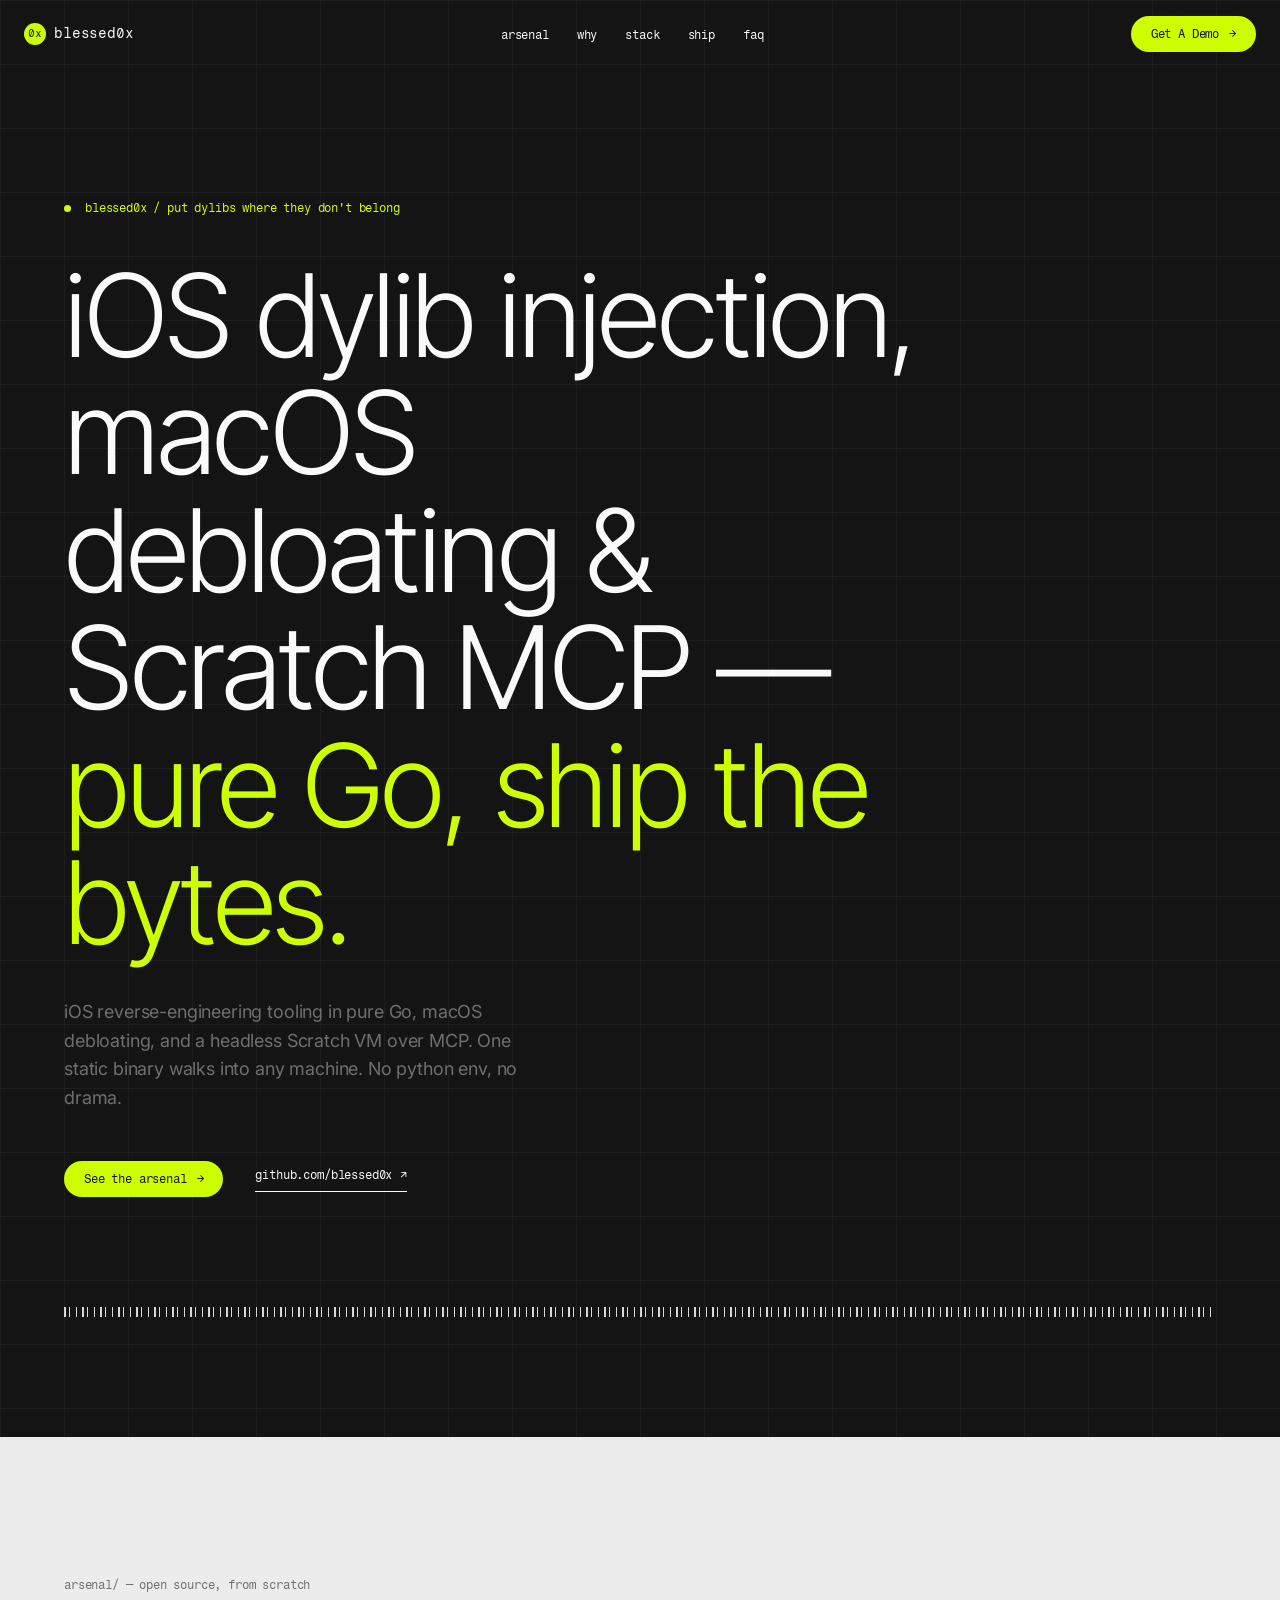
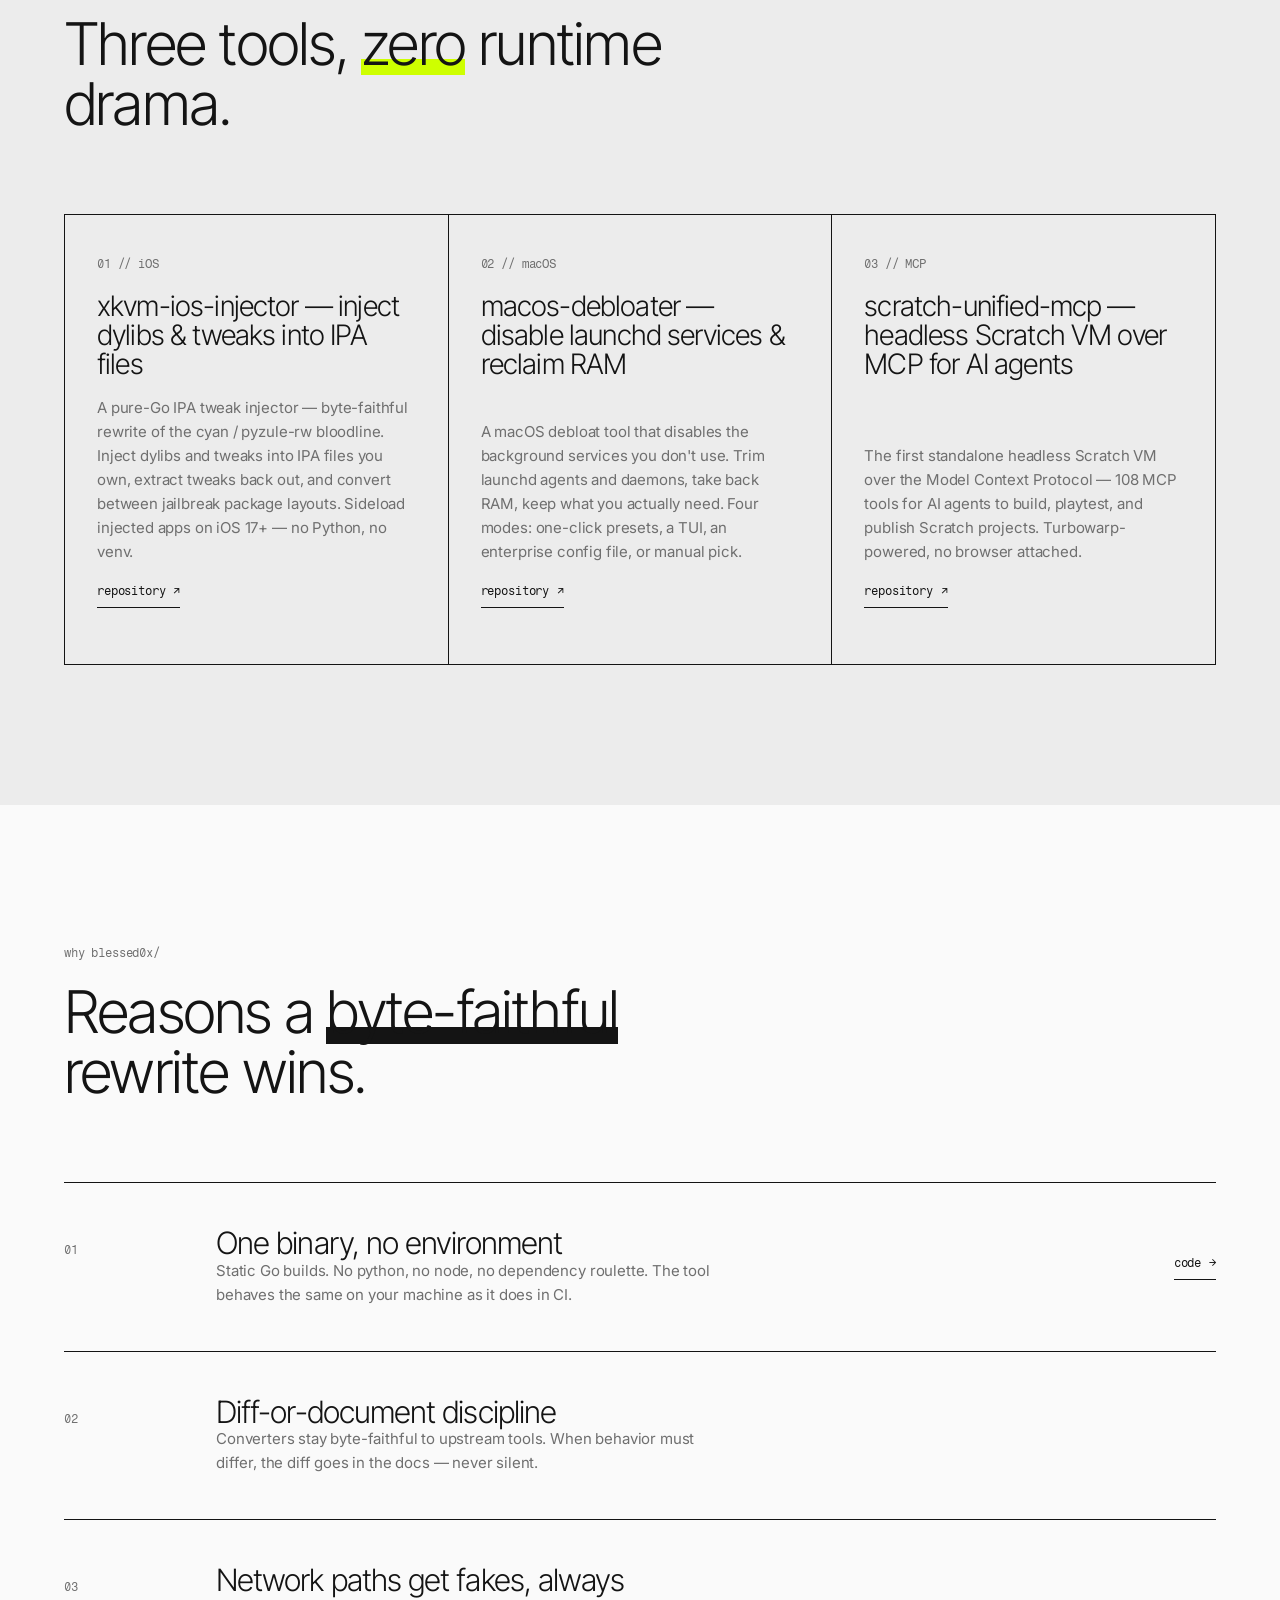
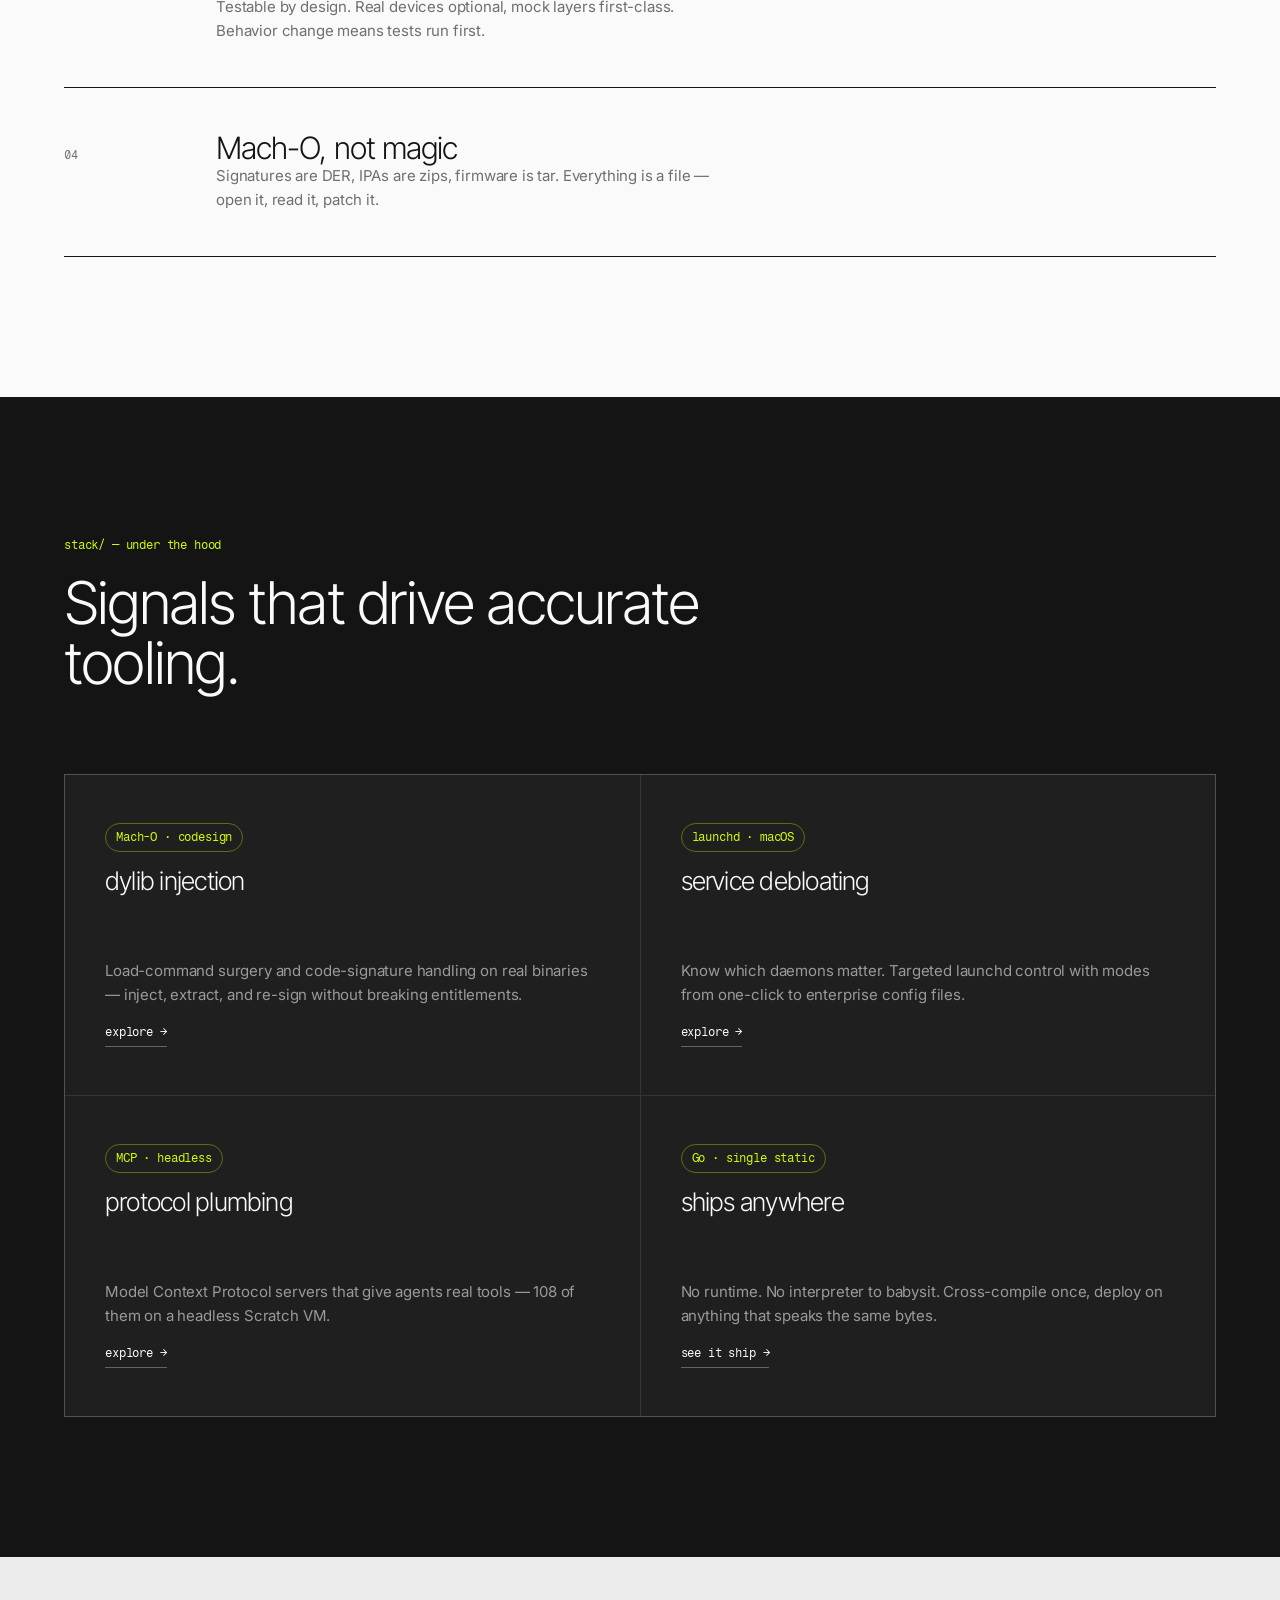
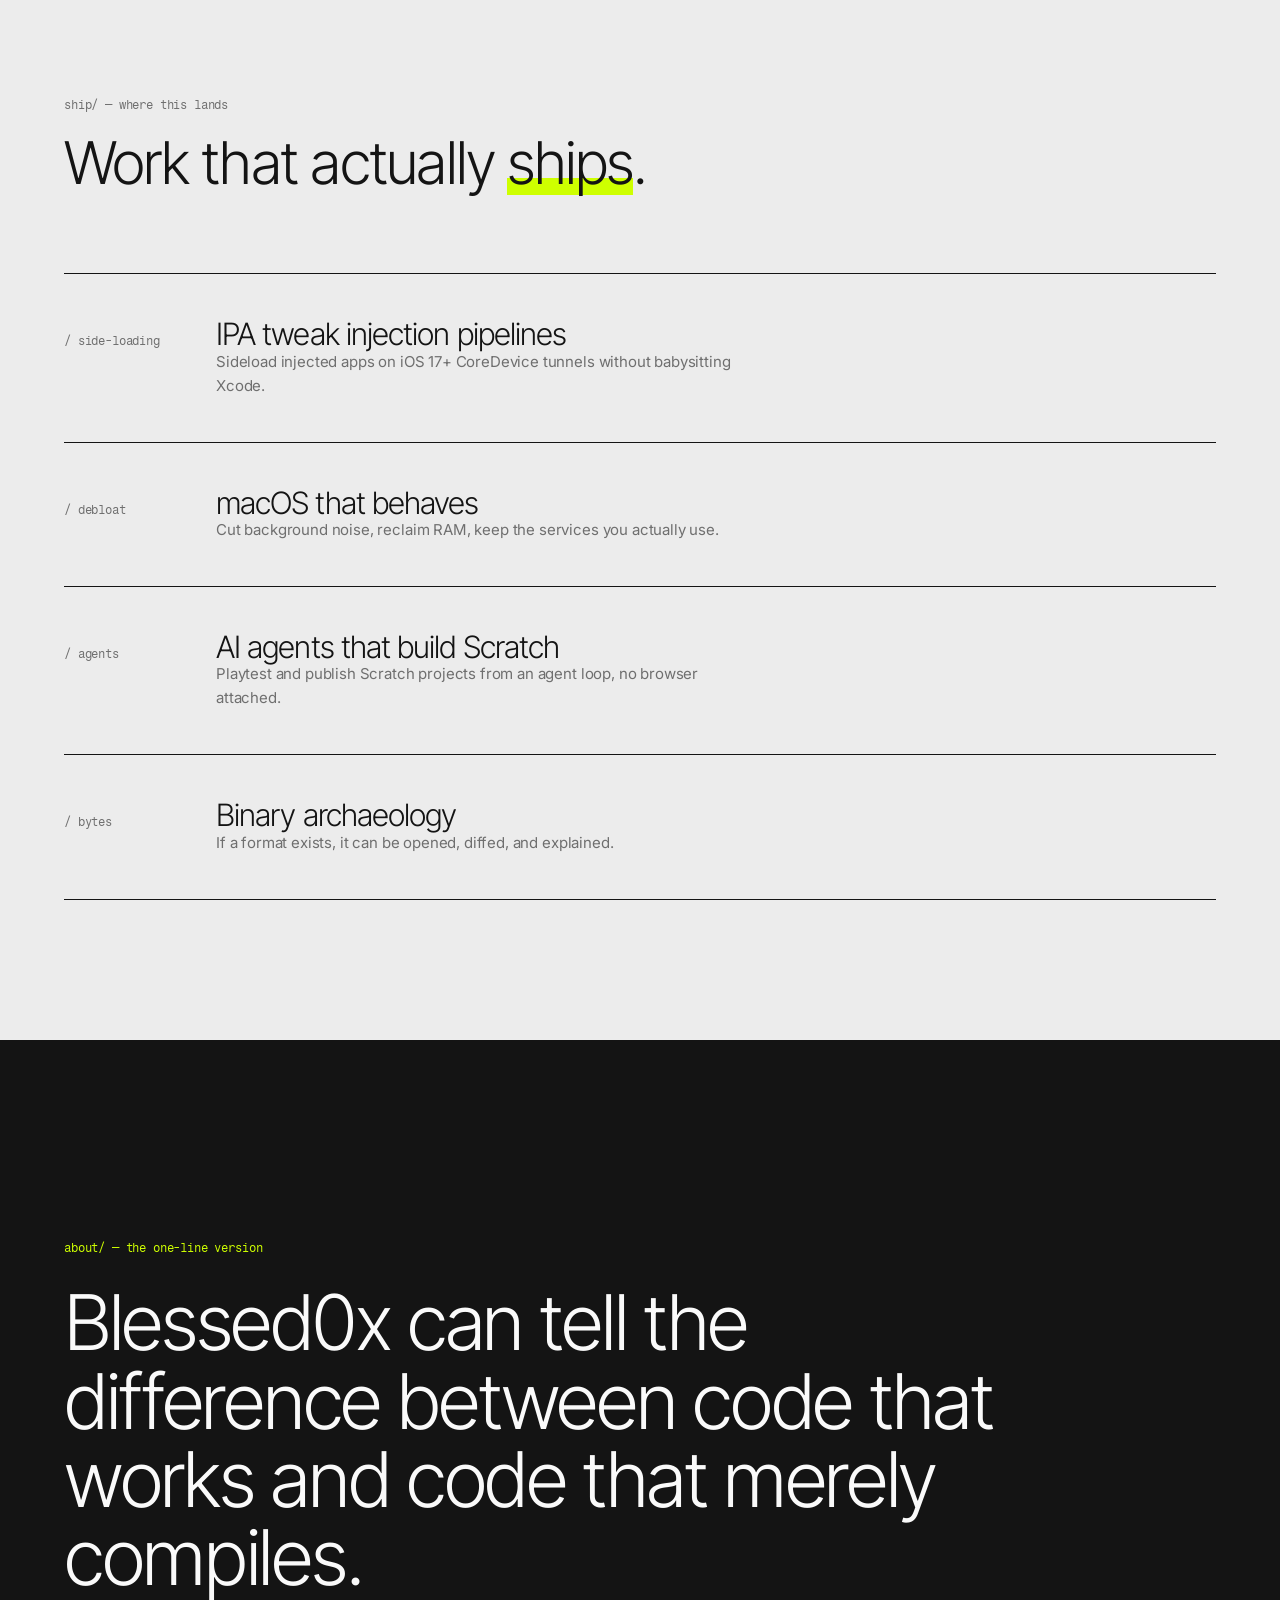
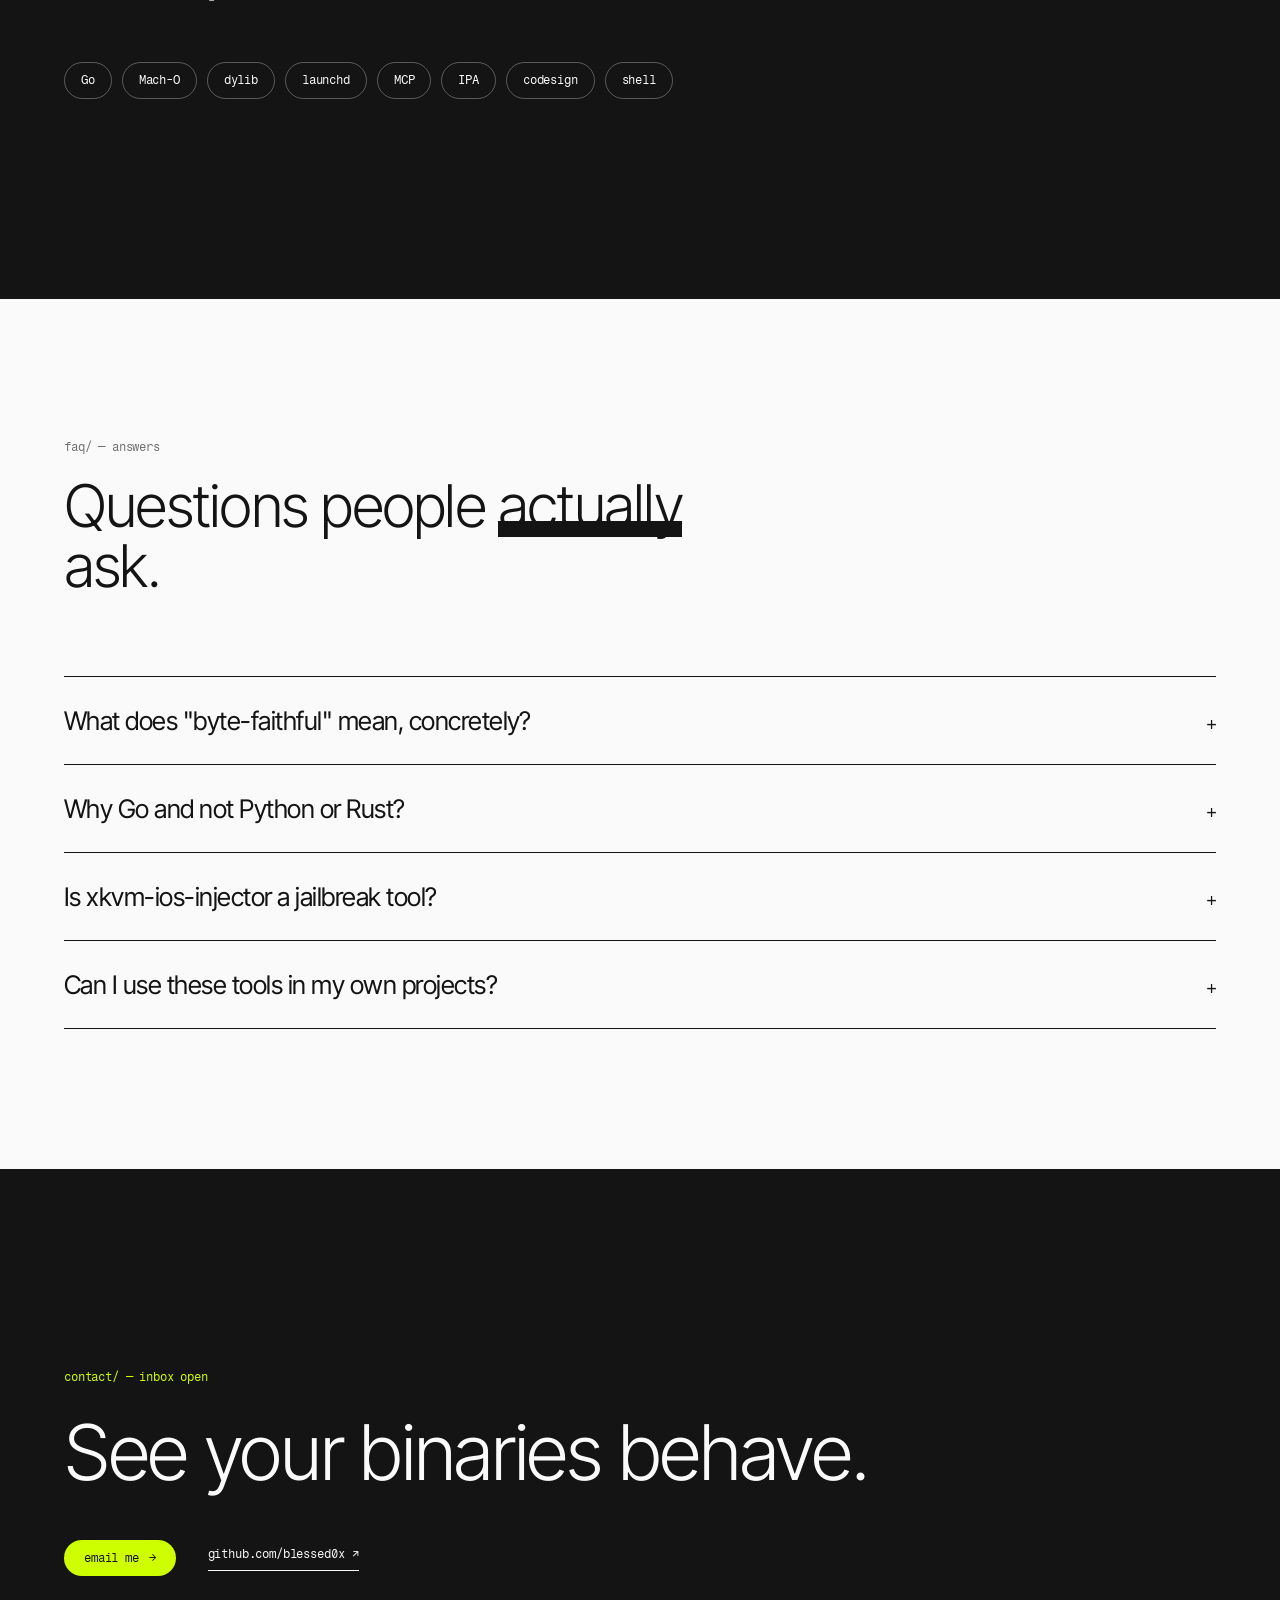
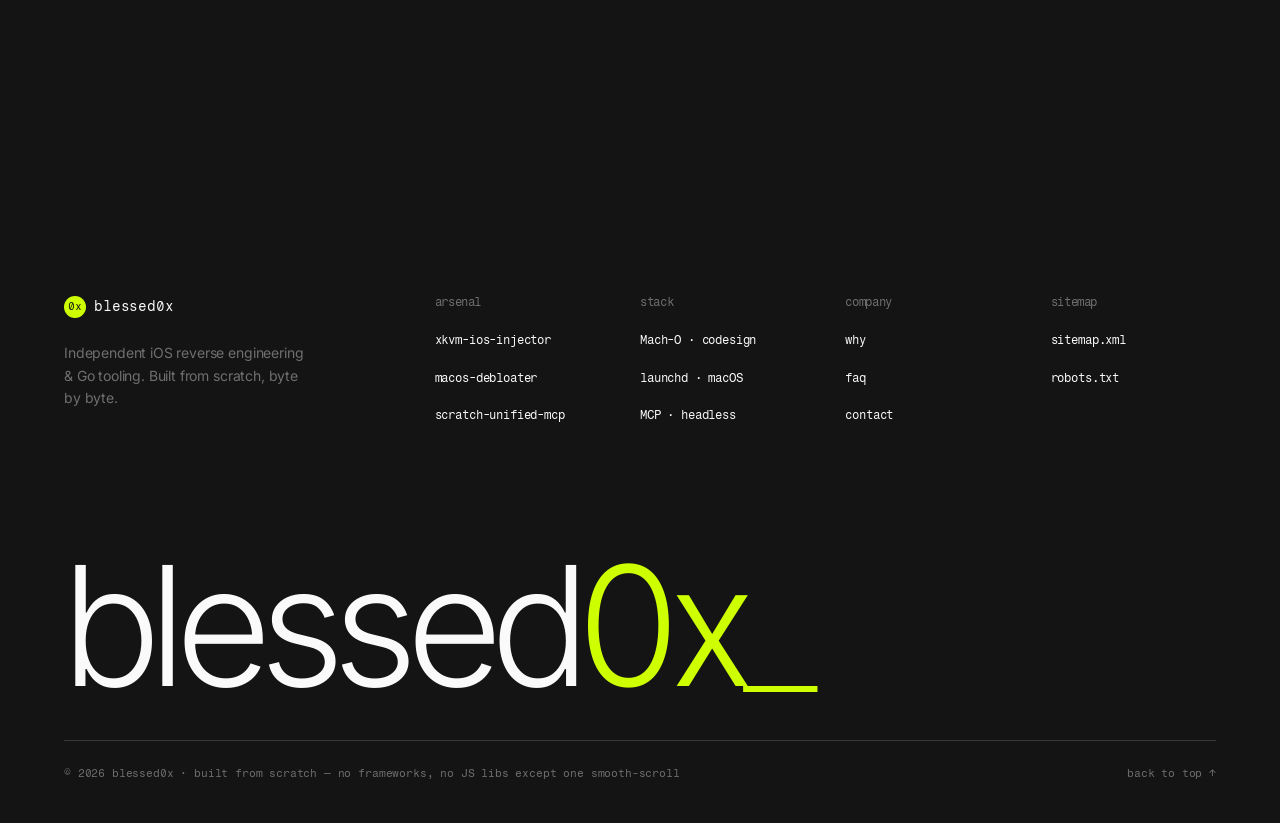
==== commit 90a6eee4: "seo: keyword-bearing title/meta/H1, intent-matched tool blurbs, FAQ + SoftwareApplication schema" ====
--- a/index.html
+++ b/index.html
@@ -3,21 +3,21 @@
 <head>
   <meta charset="utf-8">
   <meta name="viewport" content="width=device-width, initial-scale=1">
-  <title>Blessed0x — iOS Reverse Engineering · Go · macOS Debloating</title>
-  <meta name="description" content="Blessed0x — indie developer building open-source iOS reverse-engineering tooling. Inject tweaks and dylibs into IPA files, debloat macOS, and run Scratch headlessly over MCP. Pure Go, byte-faithful.">
+  <title>blessed0x arsenal — iOS IPA dylib injector, macOS debloater &amp; Scratch MCP tools in pure Go</title>
+  <meta name="description" content="Pure-Go iOS reverse-engineering tools. Inject dylibs into IPA files, sideload on iOS 17+, debloat macOS launchd services, and run a headless Scratch VM over MCP. One static binary — no Python, no venv, no drama.">
   <meta name="author" content="Blessed0x">
   <meta name="robots" content="index, follow">
   <link rel="canonical" href="https://blessed0x.github.io/">
   <link rel="sitemap" type="application/xml" title="Sitemap" href="/sitemap.xml">
 
   <meta property="og:type" content="website">
-  <meta property="og:title" content="Blessed0x — iOS Reverse Engineering · Go · macOS Debloating">
-  <meta property="og:description" content="Open-source iOS reverse-engineering tooling: inject tweaks &amp; dylibs into IPA files, debloat macOS, and run Scratch headlessly over MCP.">
+  <meta property="og:title" content="blessed0x arsenal — iOS IPA dylib injector, macOS debloater &amp; Scratch MCP tools in pure Go">
+  <meta property="og:description" content="Pure-Go iOS reverse-engineering tools. Inject dylibs into IPA files, sideload on iOS 17+, debloat macOS launchd services, and run a headless Scratch VM over MCP.">
   <meta property="og:url" content="https://blessed0x.github.io/">
   <meta property="og:site_name" content="Blessed0x">
   <meta name="twitter:card" content="summary">
-  <meta name="twitter:title" content="Blessed0x — iOS Reverse Engineering · Go · macOS Debloating">
-  <meta name="twitter:description" content="Open-source iOS reverse-engineering tooling: inject tweaks &amp; dylibs into IPA files, debloat macOS, run Scratch headlessly over MCP.">
+  <meta name="twitter:title" content="blessed0x arsenal — iOS IPA dylib injector, macOS debloater &amp; Scratch MCP tools in pure Go">
+  <meta name="twitter:description" content="Pure-Go iOS reverse-engineering tools. Inject dylibs into IPA files, sideload on iOS 17+, debloat macOS launchd services, and run a headless Scratch VM over MCP.">
 
   <link rel="preconnect" href="https://fonts.googleapis.com">
   <link rel="preconnect" href="https://fonts.gstatic.com" crossorigin>
@@ -45,6 +45,59 @@
     "url": "https://blessed0x.github.io/"
   }
   </script>
+  <script type="application/ld+json">
+  {
+    "@context": "https://schema.org",
+    "@type": "SoftwareApplication",
+    "name": "xkvm-ios-injector",
+    "applicationCategory": "DeveloperApplication",
+    "operatingSystem": "macOS, Linux, Windows",
+    "description": "Pure-Go IPA tweak injector. Inject dylibs into IPA files and sideload on iOS 17+. Byte-faithful pyzule/cyan rewrite.",
+    "url": "https://github.com/blessed0x/xkvm-ios-injector",
+    "author": { "@type": "Person", "name": "blessed0x" },
+    "offers": { "@type": "Offer", "price": "0", "priceCurrency": "USD" }
+  }
+  </script>
+  <script type="application/ld+json">
+  {
+    "@context": "https://schema.org",
+    "@type": "FAQPage",
+    "mainEntity": [
+      {
+        "@type": "Question",
+        "name": "What does \"byte-faithful\" mean, concretely?",
+        "acceptedAnswer": {
+          "@type": "Answer",
+          "text": "When a converter rewrites an IPA, a signature, or a package layout, the output must match what the upstream tool would produce — down to trailing bytes. If behavior has to differ, the difference is documented in the repo, not smuggled in."
+        }
+      },
+      {
+        "@type": "Question",
+        "name": "Why Go and not Python or Rust?",
+        "acceptedAnswer": {
+          "@type": "Answer",
+          "text": "One static binary that walks into any machine — no interpreter, no venv, no version roulette. Go cross-compiles to everything and keeps the memory model boring enough to trust at 3am."
+        }
+      },
+      {
+        "@type": "Question",
+        "name": "Is xkvm-ios-injector a jailbreak tool?",
+        "acceptedAnswer": {
+          "@type": "Answer",
+          "text": "It's a tool for people who reverse-engineer iOS apps and run their own sideloading workflows. It injects dylibs into IPA files you already have the right to modify. Sign and run responsibly."
+        }
+      },
+      {
+        "@type": "Question",
+        "name": "Can I use these tools in my own projects?",
+        "acceptedAnswer": {
+          "@type": "Answer",
+          "text": "Everything is open source on github.com/blessed0x. Fork it, file issues, send patches. If a converter drifts from upstream, the diff belongs in the docs."
+        }
+      }
+    ]
+  }
+  </script>
   <script>document.documentElement.classList.replace('no-js', 'js');</script>
 </head>
 <body>
@@ -77,8 +130,8 @@
     <!-- HERO -->
     <section class="hero" id="top">
       <div class="container">
-        <p class="hero-meta kicker reveal"><span class="dot"></span> blessed0x / platform — reverse engineering that ships</p>
-        <h1 class="reveal" style="--d:.05s">Put dylibs where they don't belong. <span class="neon-word">Ship the bytes.</span></h1>
+        <p class="hero-meta kicker reveal"><span class="dot"></span> blessed0x / put dylibs where they don't belong</p>
+        <h1 class="reveal" style="--d:.05s">iOS dylib injection, macOS debloating &amp; Scratch MCP — <span class="neon-word">pure Go, ship the bytes.</span></h1>
         <p class="hero-sub reveal" style="--d:.12s">iOS reverse-engineering tooling in pure Go, macOS debloating, and a headless Scratch VM over MCP. One static binary walks into any machine. No python env, no drama.</p>
         <div class="hero-cta reveal" style="--d:.18s">
           <a class="pill" href="#arsenal">See the arsenal <span class="arr">→</span></a>
@@ -98,20 +151,20 @@
         <div class="steps">
           <article class="step reveal">
             <span class="num">01 // iOS</span>
-            <h3>xkvm-ios-injector</h3>
-            <p>Inject tweaks &amp; dylibs into IPA files. Pure-Go rewrite of the cyan/pyzule-rw bloodline — sideload injected apps, extract tweaks back out, convert between jailbreak package layouts. Byte-faithful to upstream tools.</p>
+            <h3>xkvm-ios-injector — inject dylibs &amp; tweaks into IPA files</h3>
+            <p>A pure-Go IPA tweak injector — byte-faithful rewrite of the cyan / pyzule-rw bloodline. Inject dylibs and tweaks into IPA files you own, extract tweaks back out, and convert between jailbreak package layouts. Sideload injected apps on iOS 17+ — no Python, no venv.</p>
             <a class="ulink" href="https://github.com/blessed0x/xkvm-ios-injector" rel="external">repository <span class="arr">↗</span></a>
           </article>
           <article class="step reveal" style="--d:.1s">
             <span class="num">02 // macOS</span>
-            <h3>macos-debloater</h3>
-            <p>Disable the services you don't use. Mode 1–4, TUI, enterprise config, or manual pick. Trim launchd agents and take back RAM without touching what you actually need.</p>
+            <h3>macos-debloater — disable launchd services &amp; reclaim RAM</h3>
+            <p>A macOS debloat tool that disables the background services you don't use. Trim launchd agents and daemons, take back RAM, keep what you actually need. Four modes: one-click presets, a TUI, an enterprise config file, or manual pick.</p>
             <a class="ulink" href="https://github.com/blessed0x/macos-debloater" rel="external">repository <span class="arr">↗</span></a>
           </article>
           <article class="step reveal" style="--d:.2s">
             <span class="num">03 // MCP</span>
-            <h3>scratch-unified-mcp</h3>
-            <p>First standalone headless Scratch VM over MCP — 108 tools for AI agents to build, playtest, and publish Scratch projects. Turbowarp-powered, no browser needed.</p>
+            <h3>scratch-unified-mcp — headless Scratch VM over MCP for AI agents</h3>
+            <p>The first standalone headless Scratch VM over the Model Context Protocol — 108 MCP tools for AI agents to build, playtest, and publish Scratch projects. Turbowarp-powered, no browser attached.</p>
             <a class="ulink" href="https://github.com/blessed0x/scratch-unified-mcp" rel="external">repository <span class="arr">↗</span></a>
           </article>
         </div>
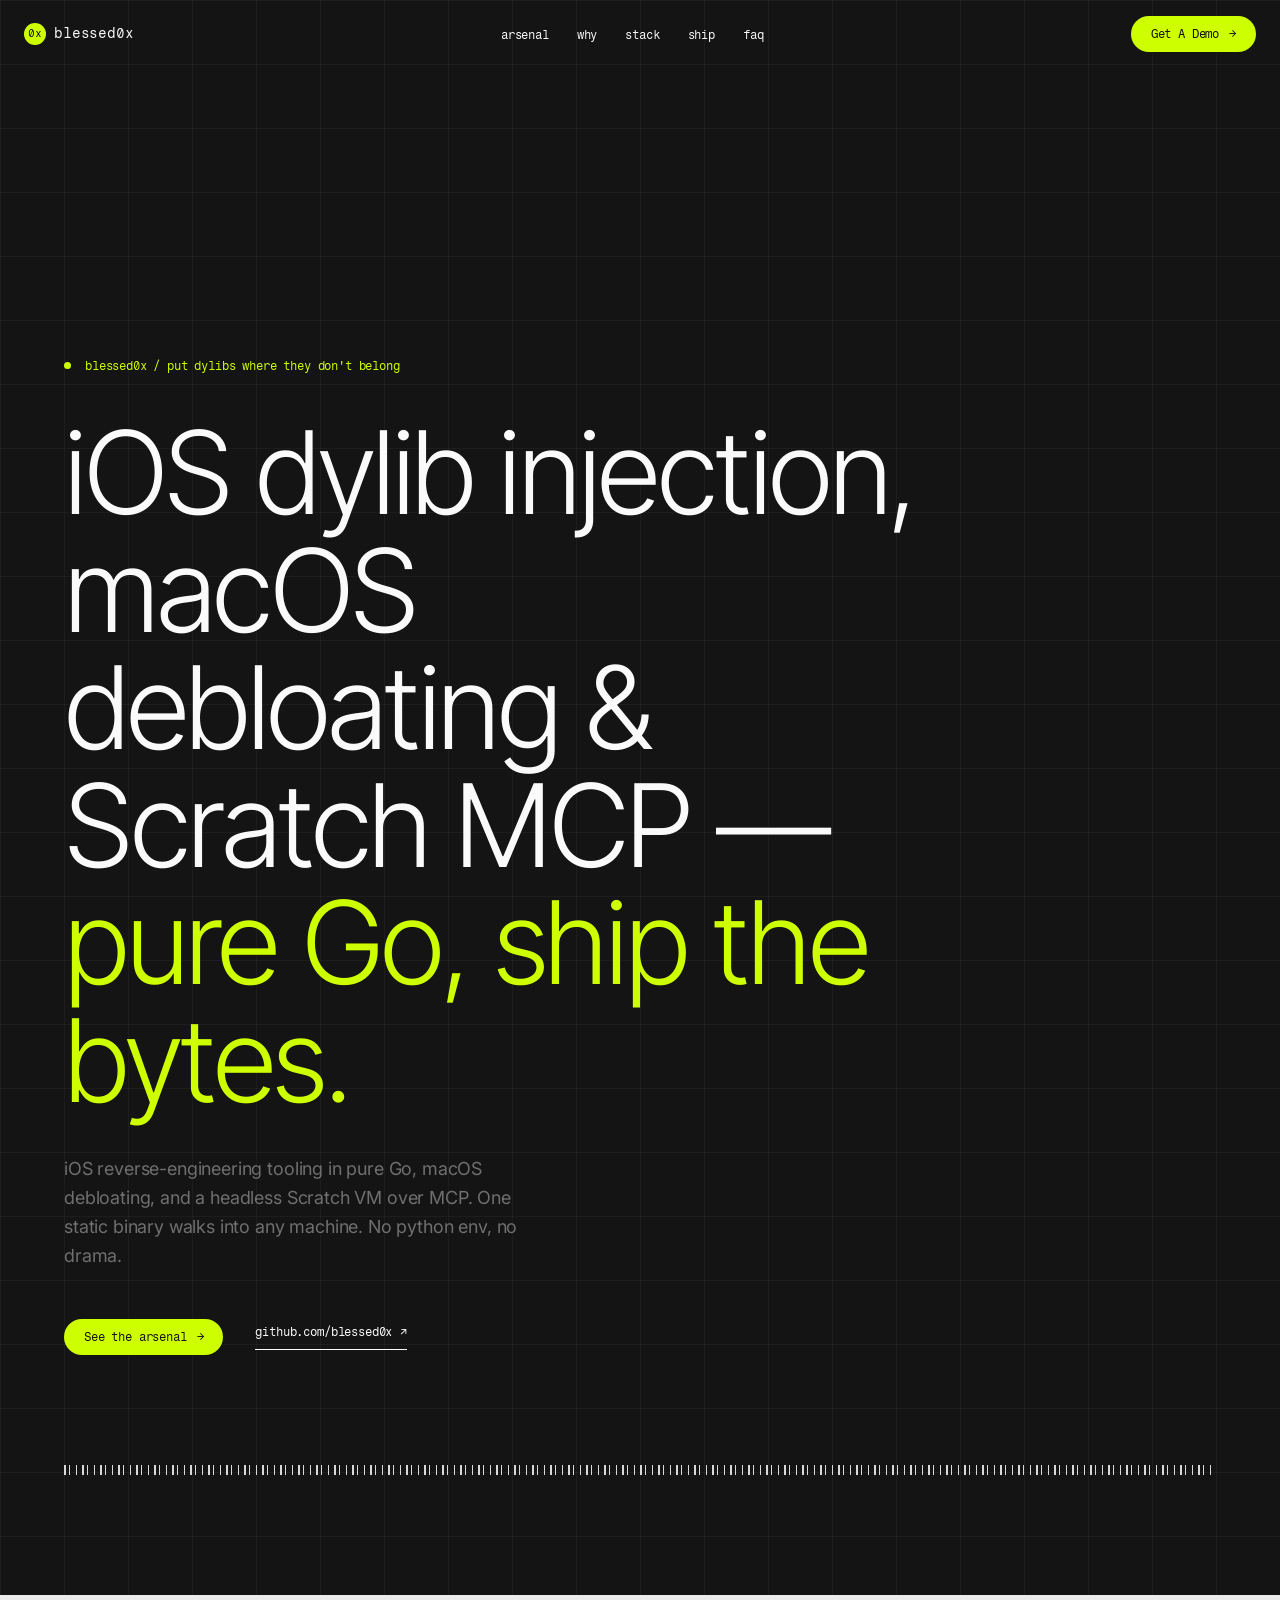
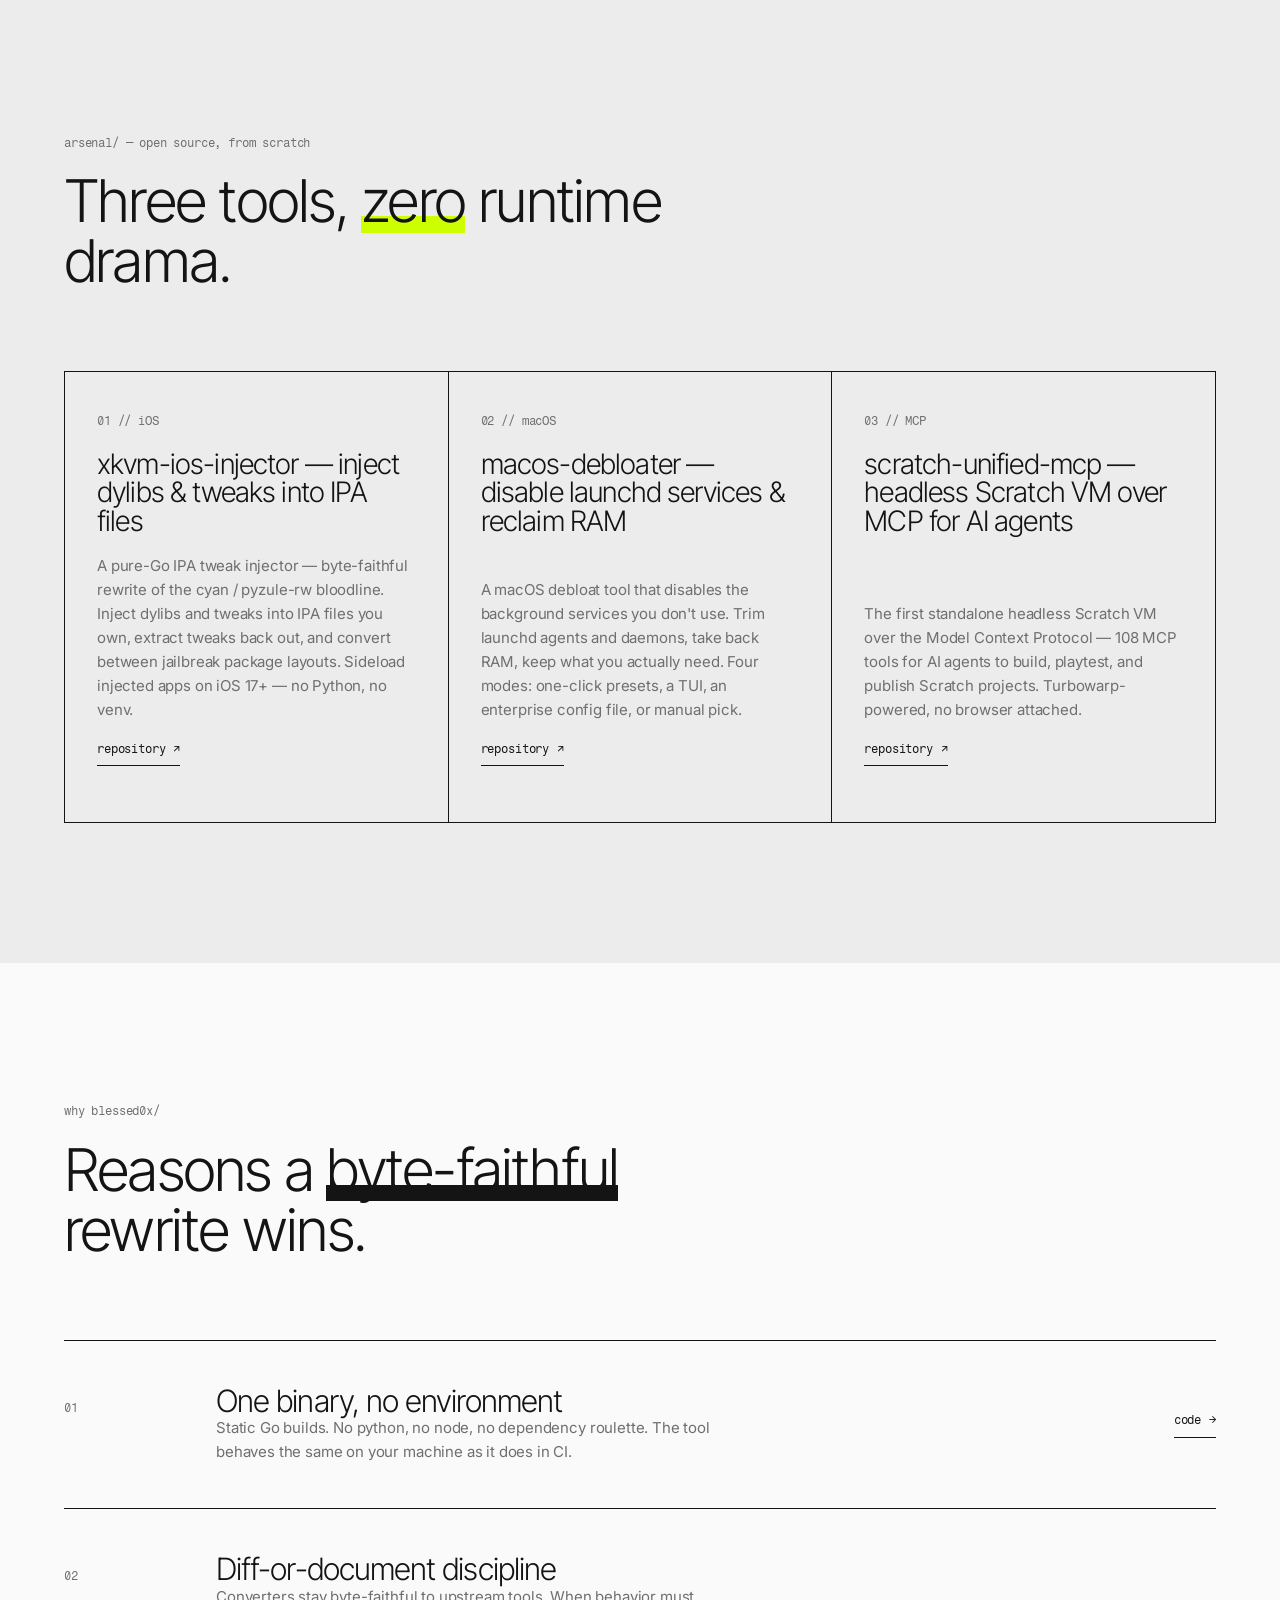
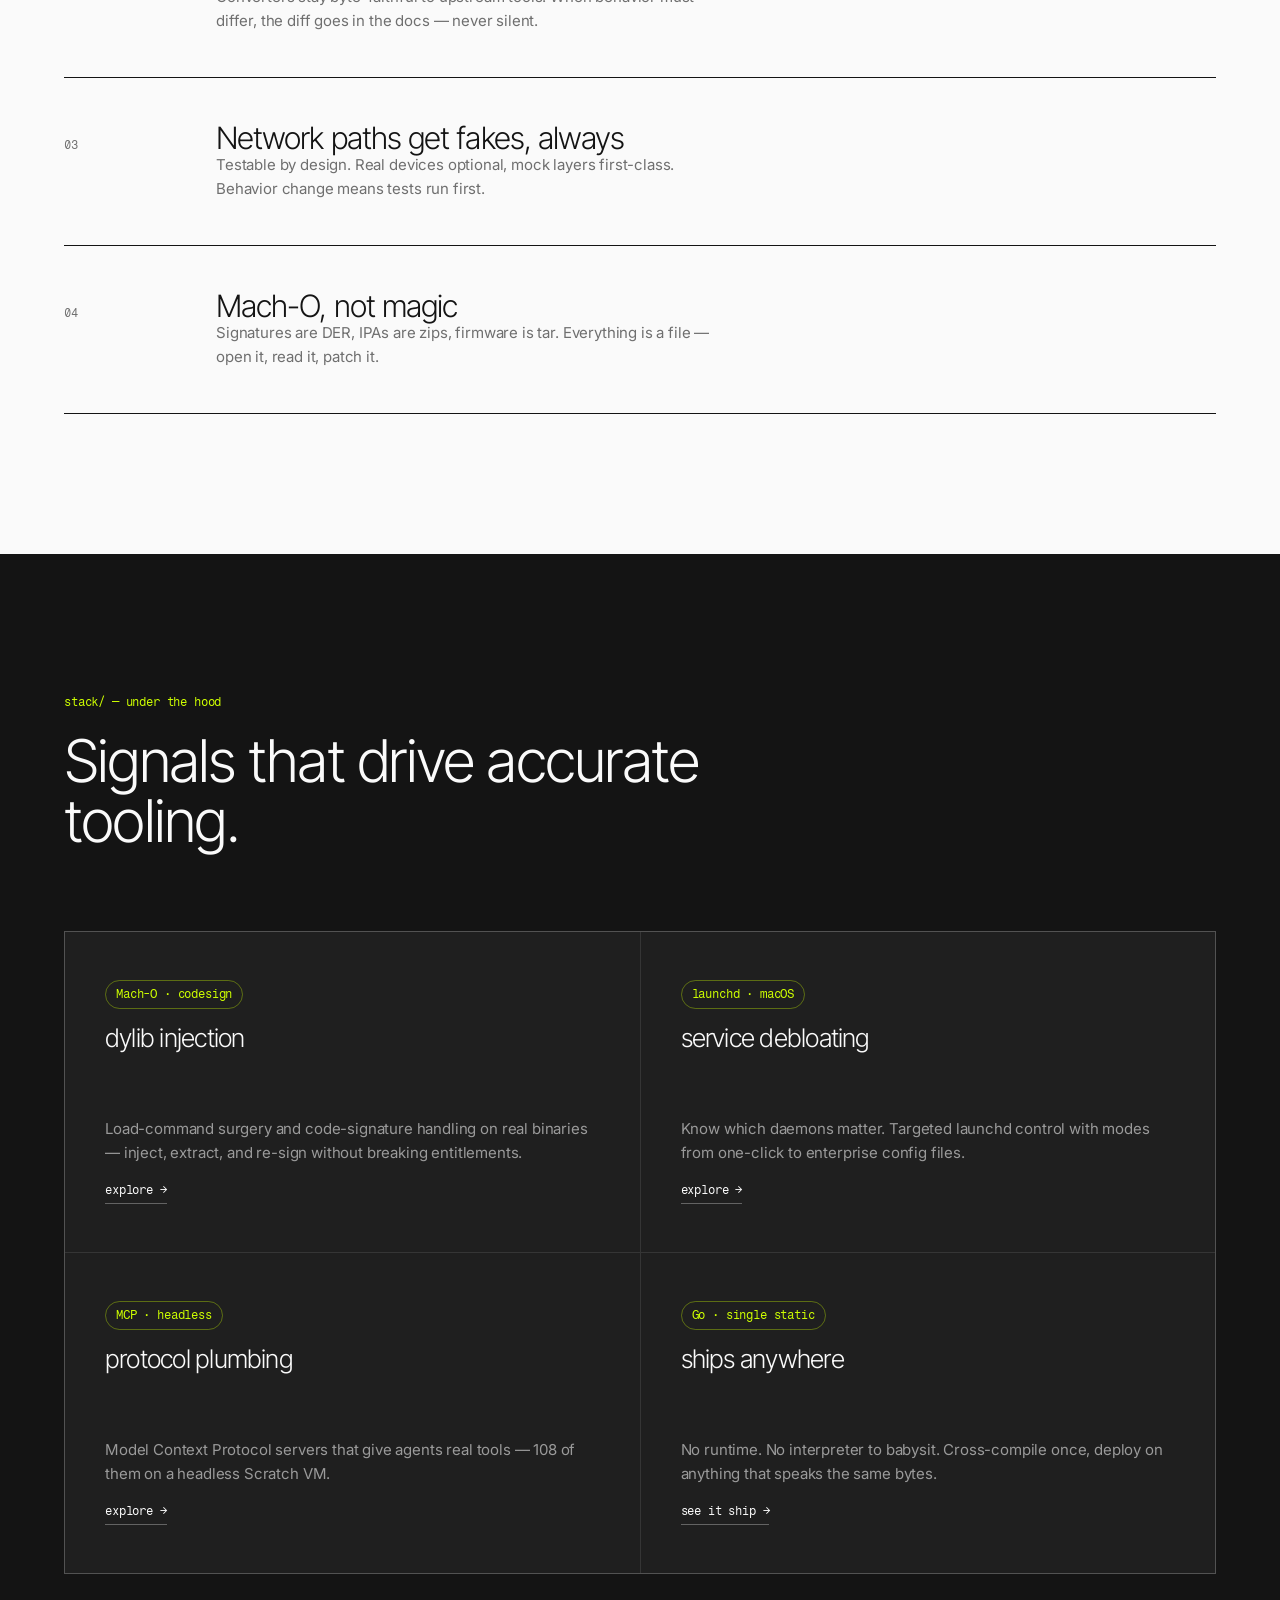
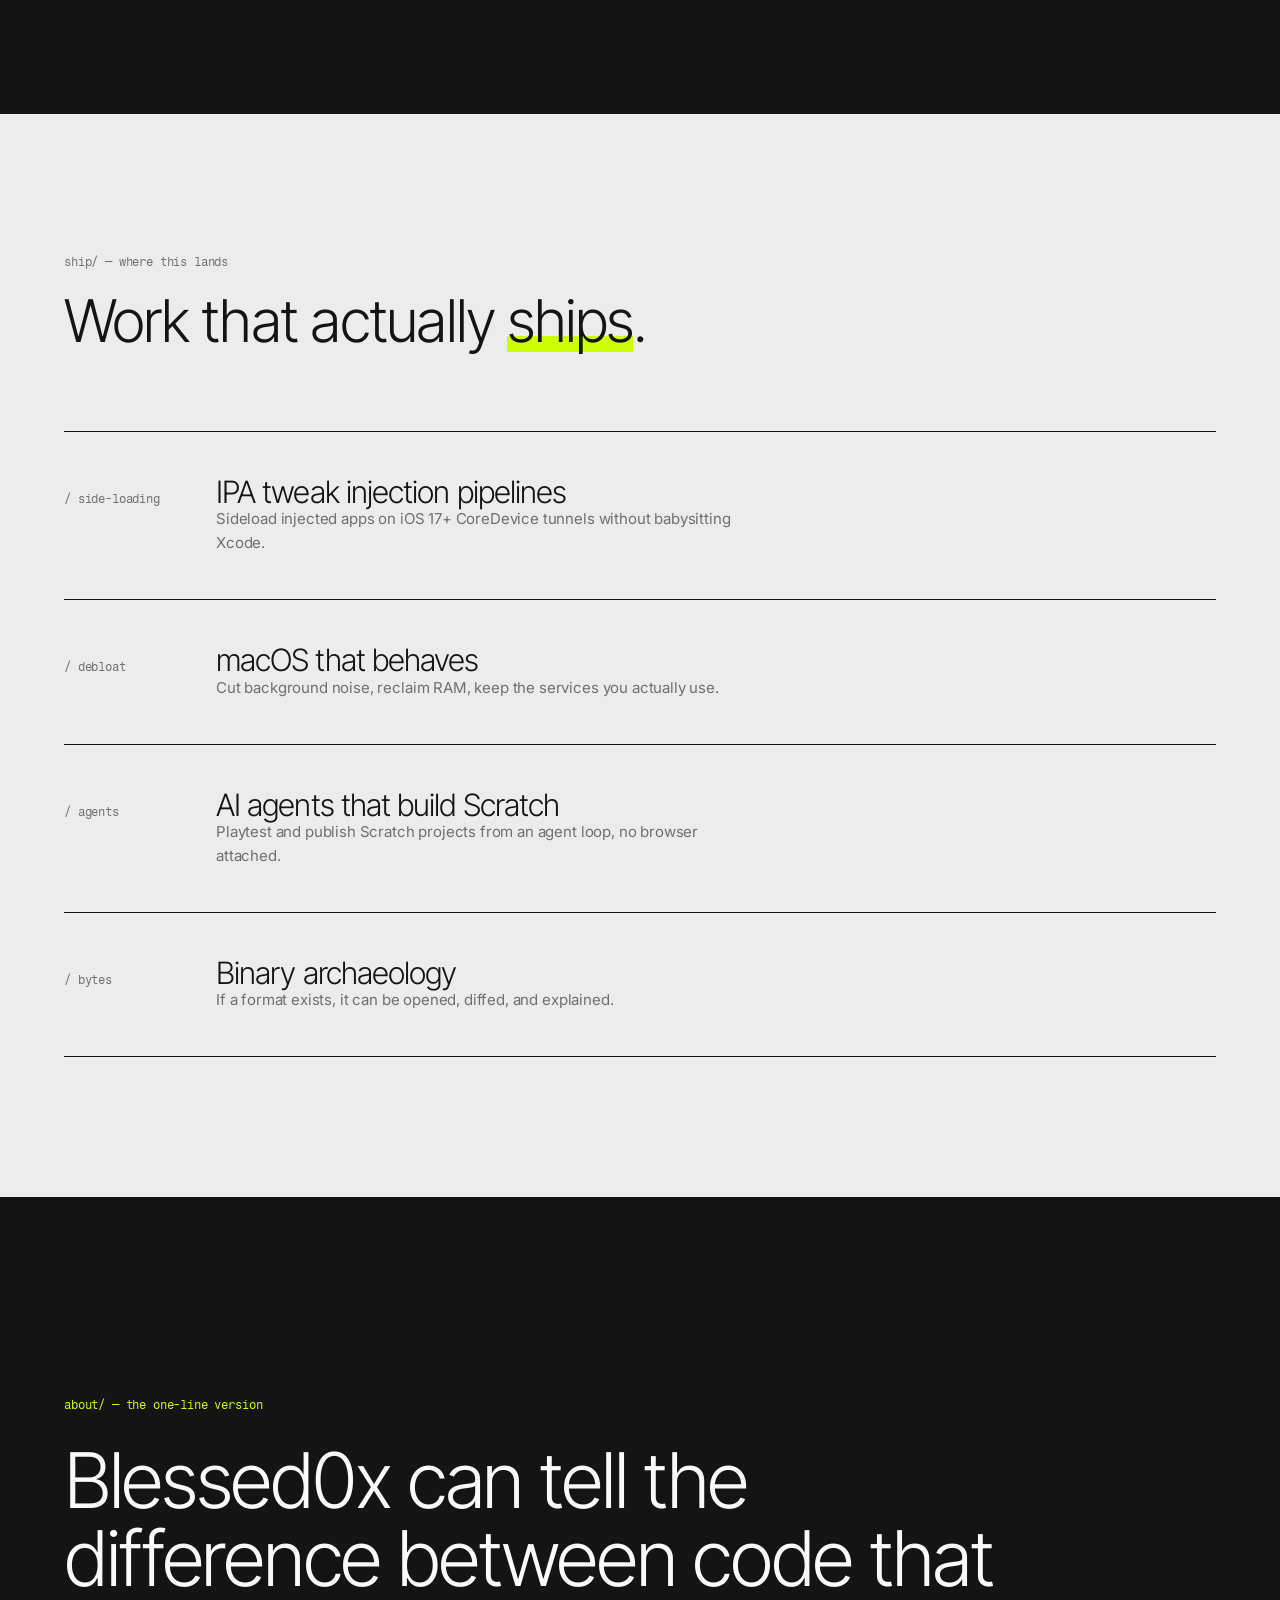
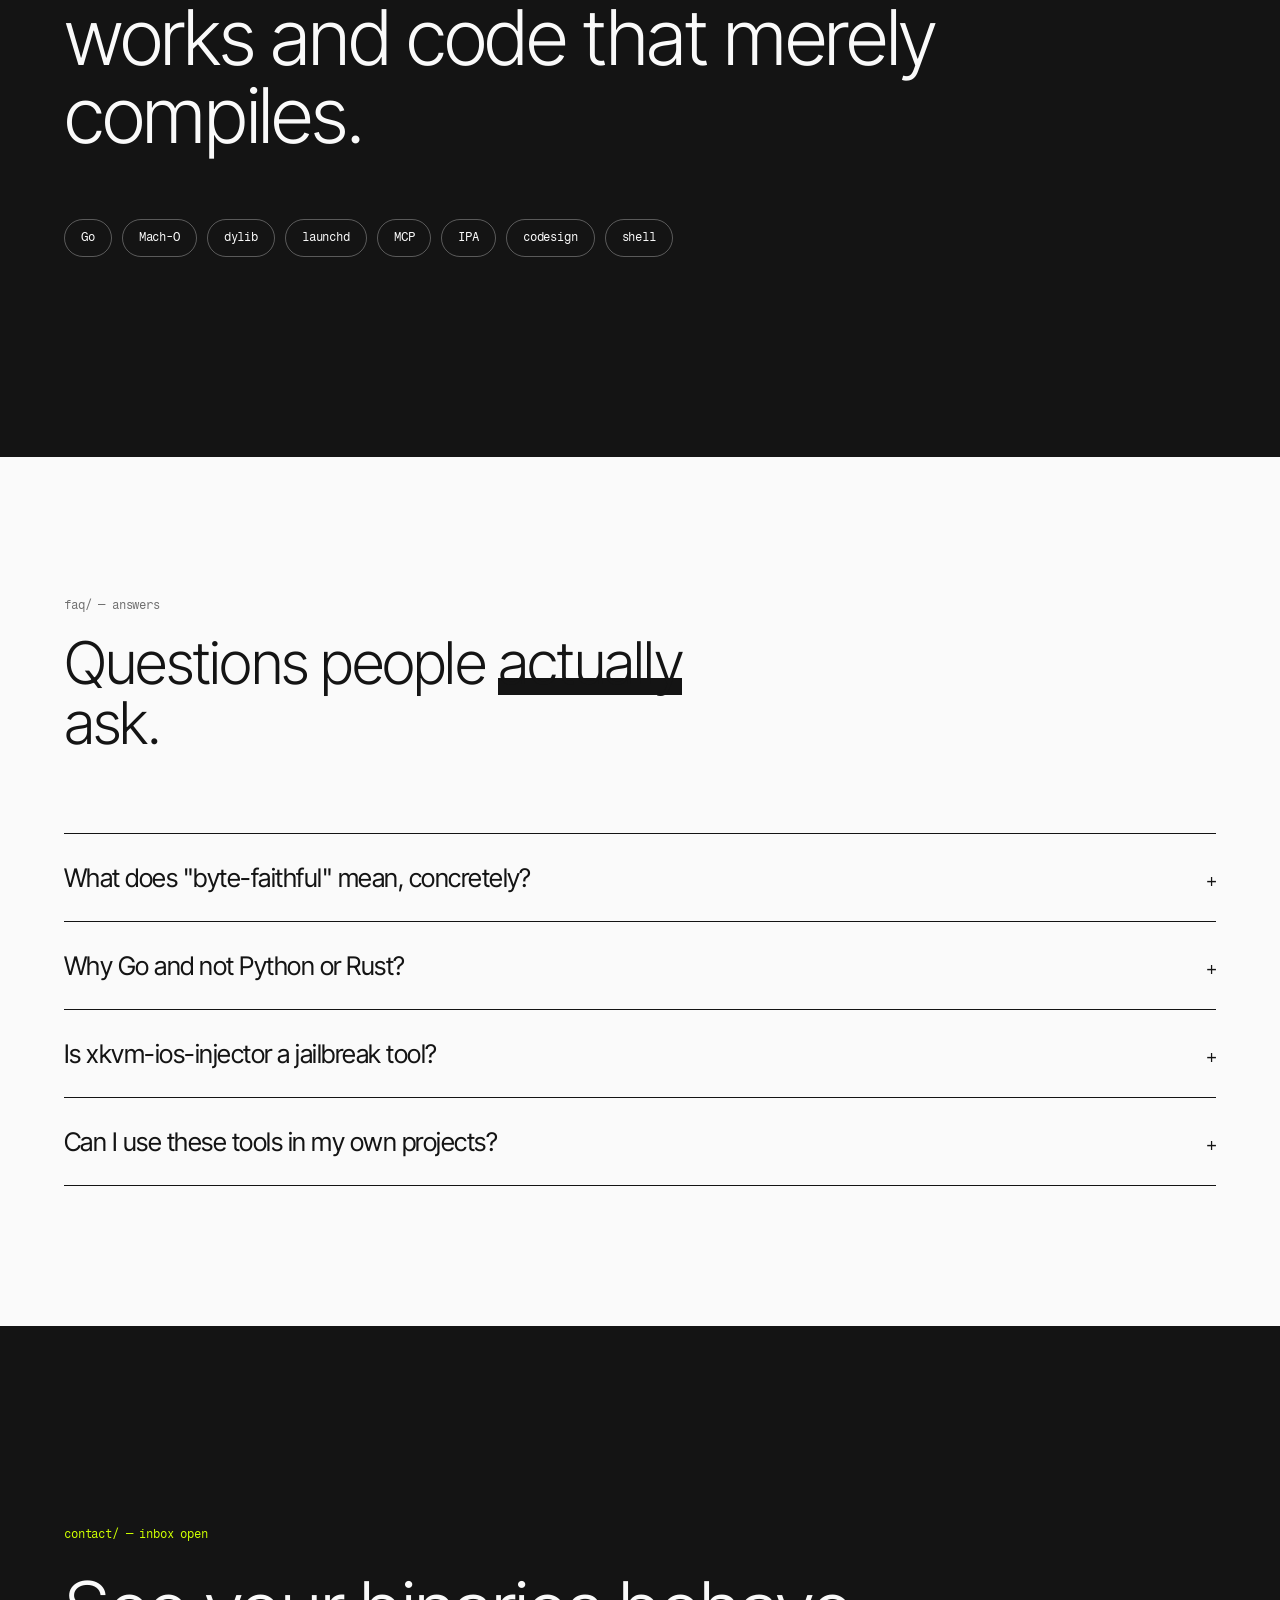
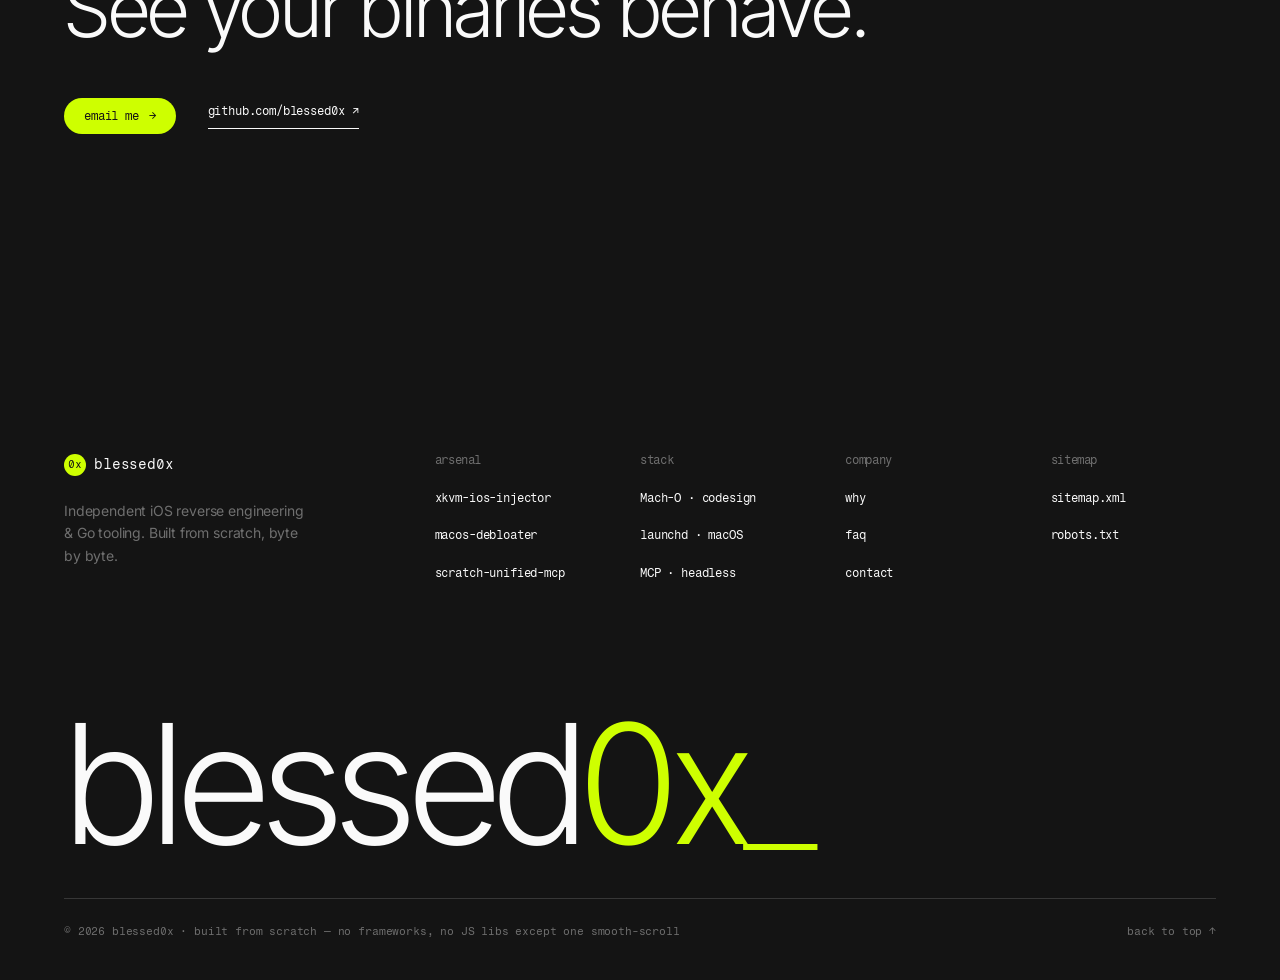
==== commit c6020925: "feat: hero constellation canvas + script include" ====
--- a/index.html
+++ b/index.html
@@ -129,6 +129,7 @@
   <main id="main">
     <!-- HERO -->
     <section class="hero" id="top">
+      <canvas id="hero-field" aria-hidden="true"></canvas>
       <div class="container">
         <p class="hero-meta kicker reveal"><span class="dot"></span> blessed0x / put dylibs where they don't belong</p>
         <h1 class="reveal" style="--d:.05s">iOS dylib injection, macOS debloating &amp; Scratch MCP — <span class="neon-word">pure Go, ship the bytes.</span></h1>
@@ -394,6 +395,7 @@
     </div>
   </footer>
 
+  <script src="/assets/js/hero-field.js"></script>
   <script src="/assets/vendor/lenis.min.js"></script>
   <script src="/assets/js/main.js"></script>
 </body>
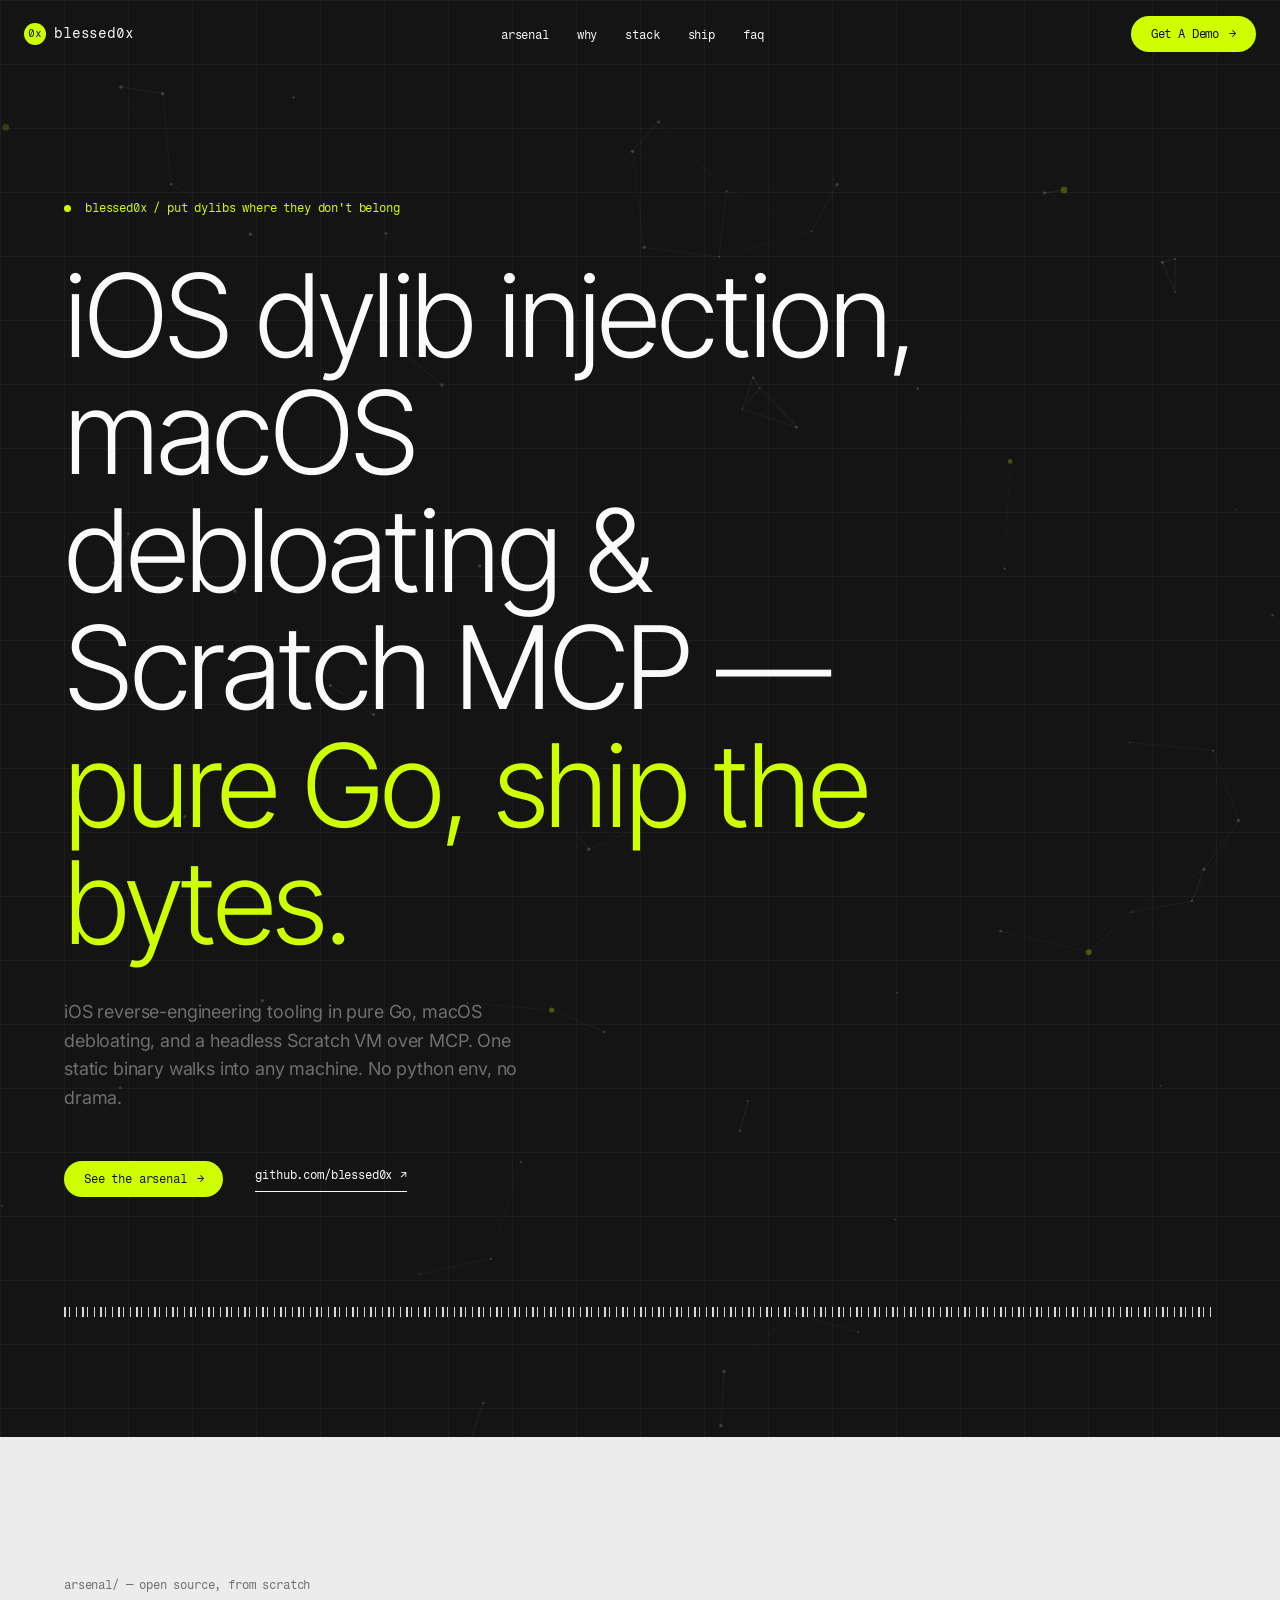
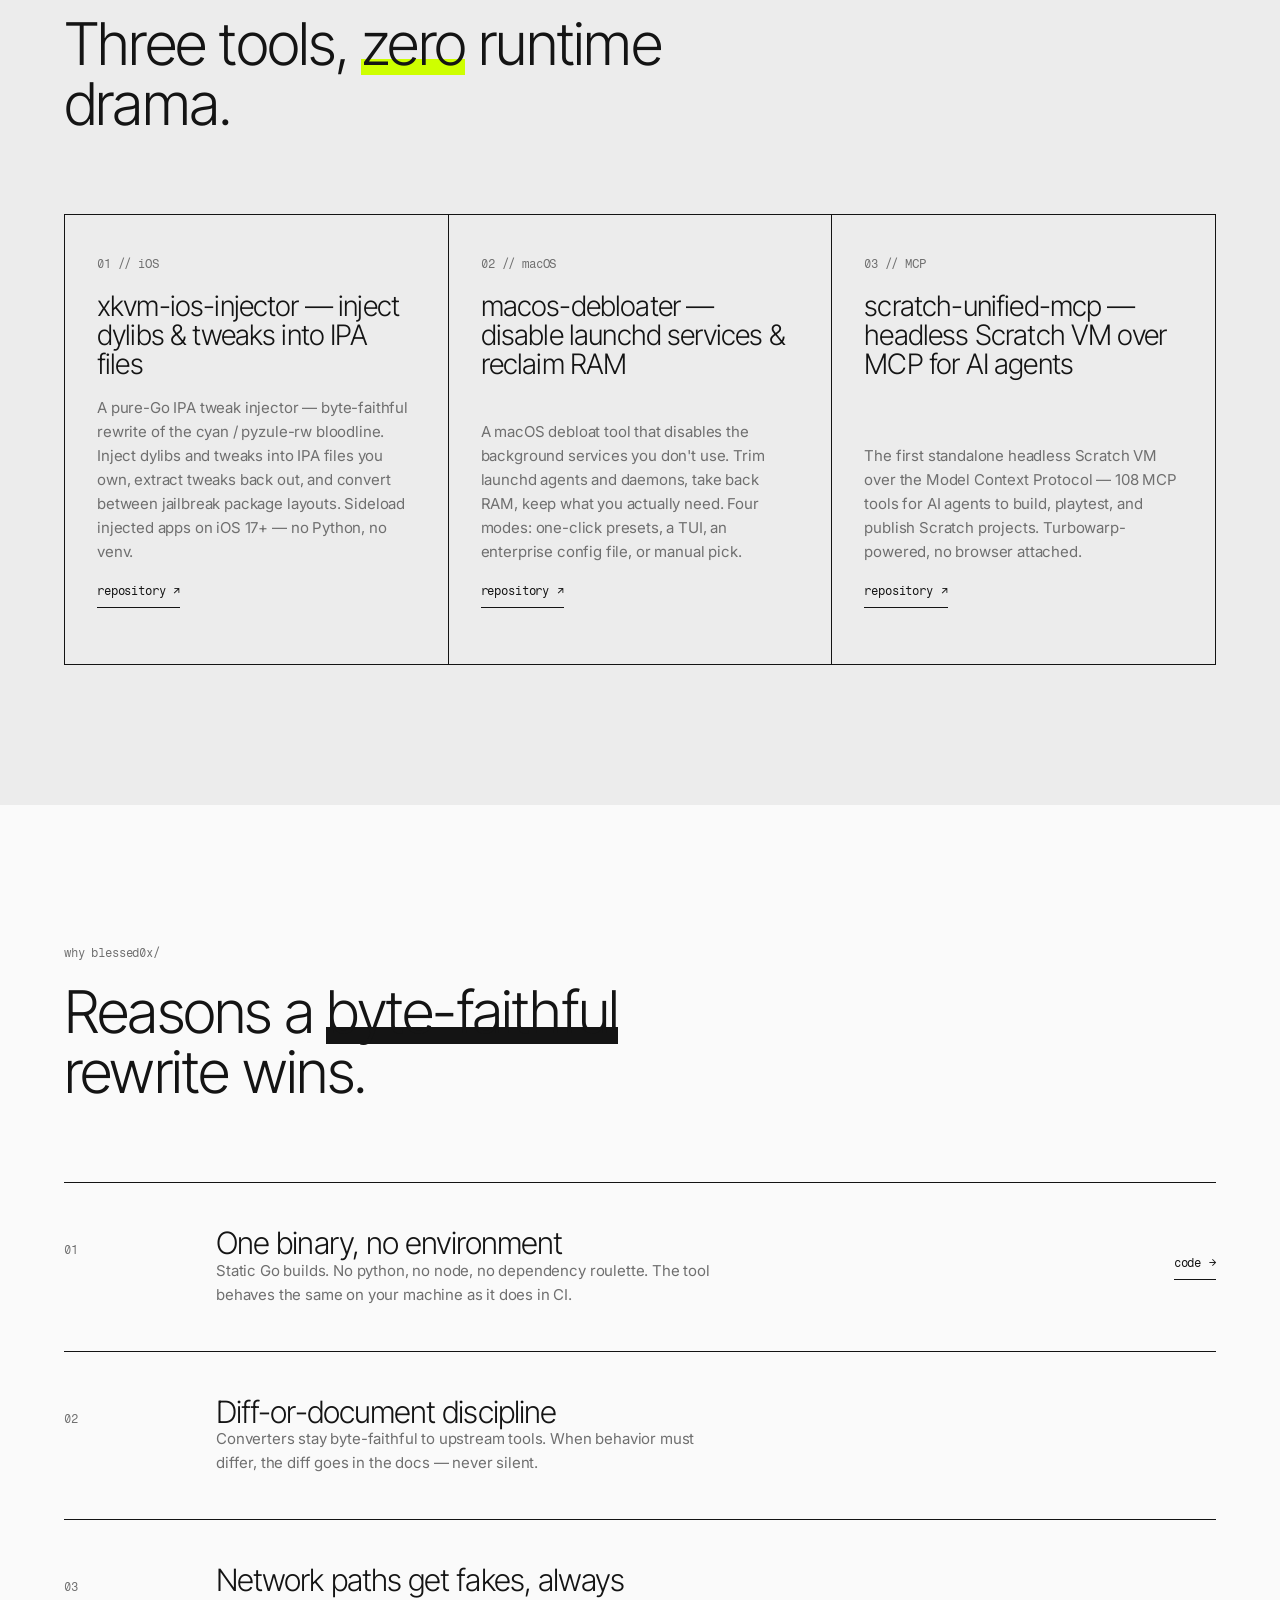
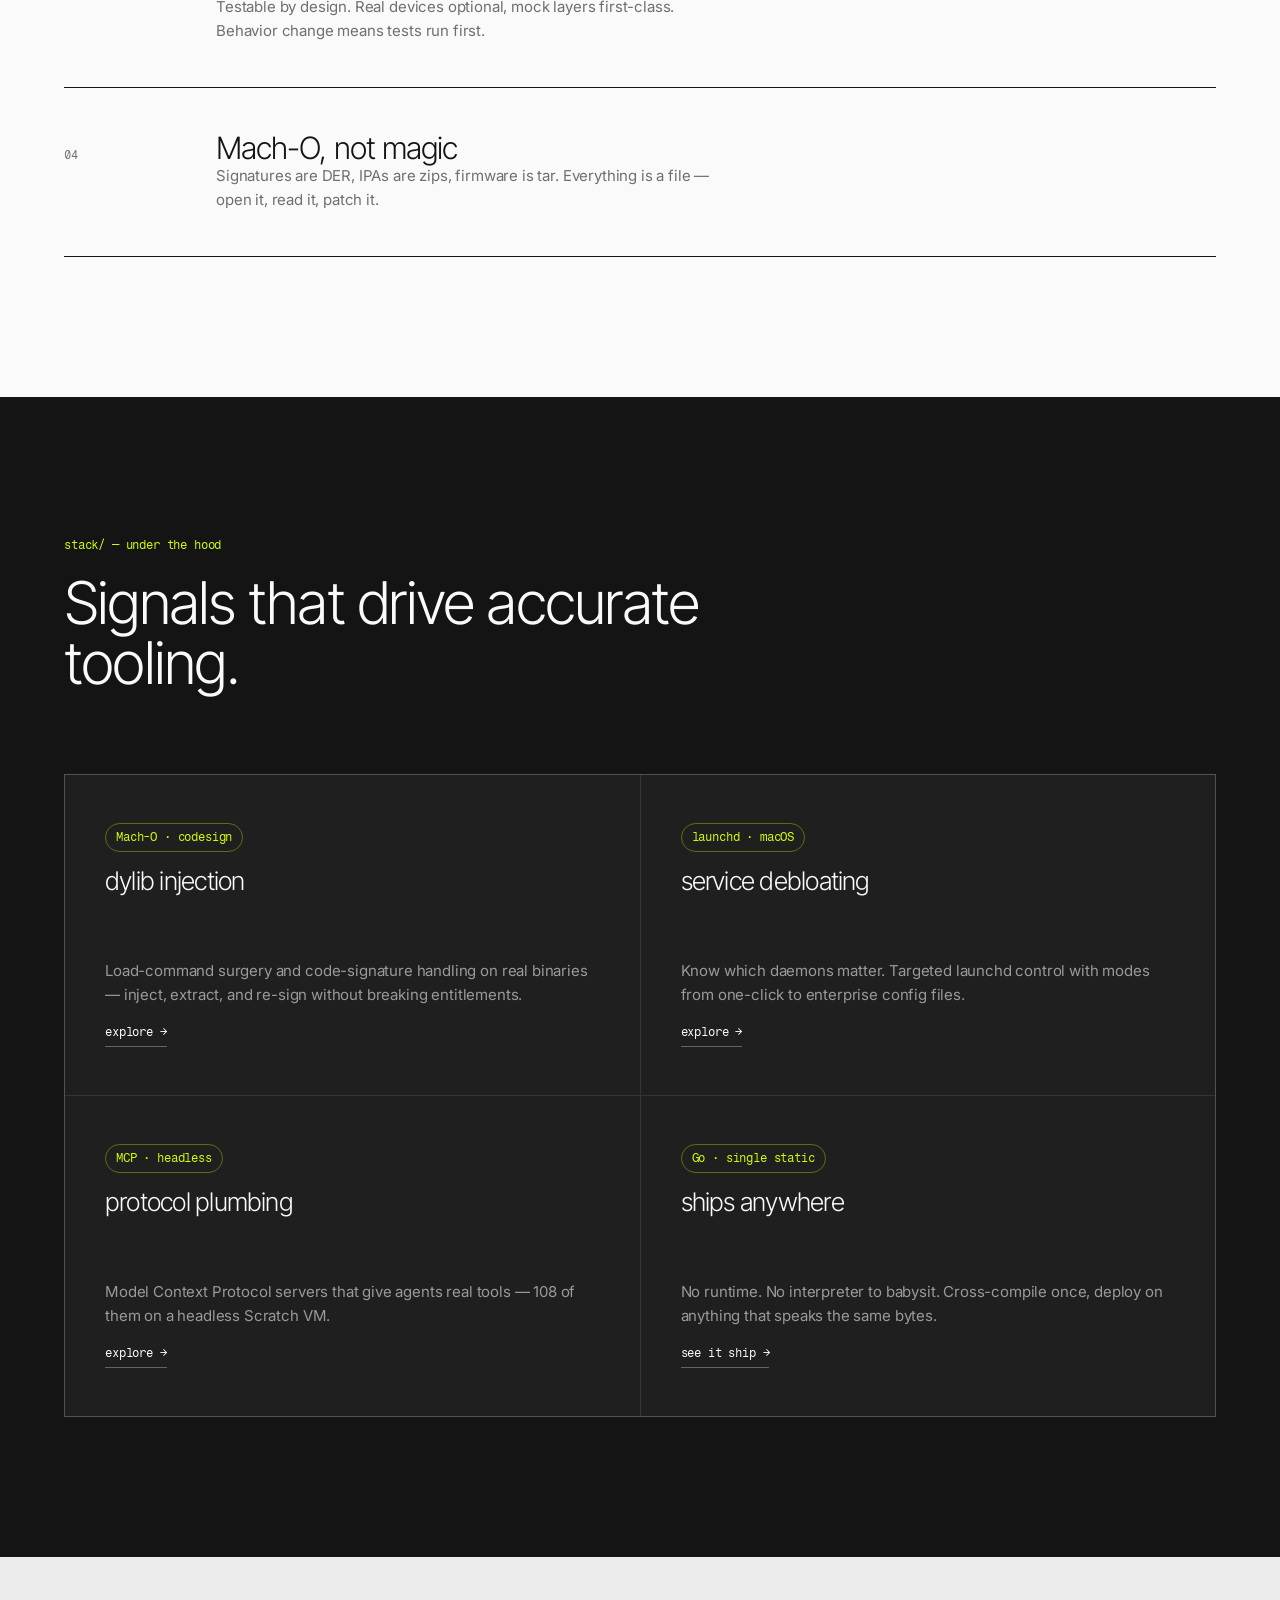
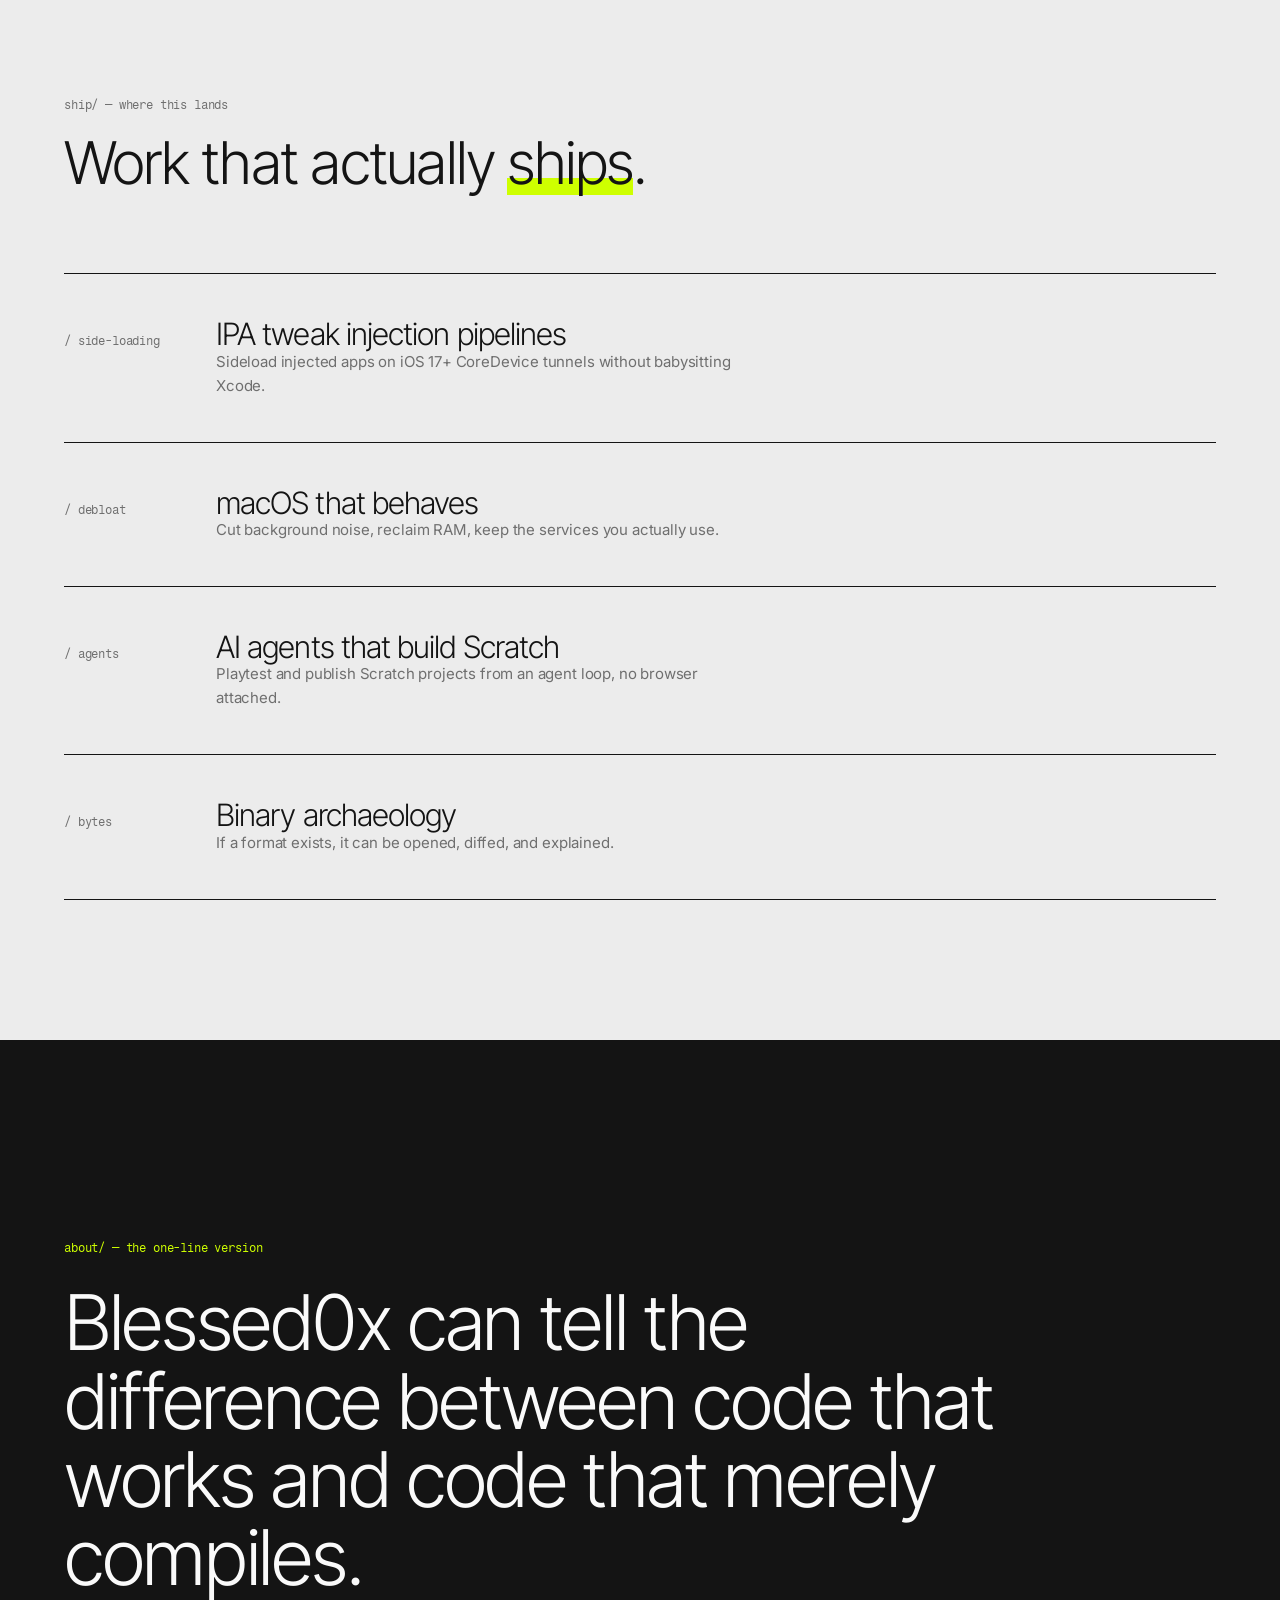
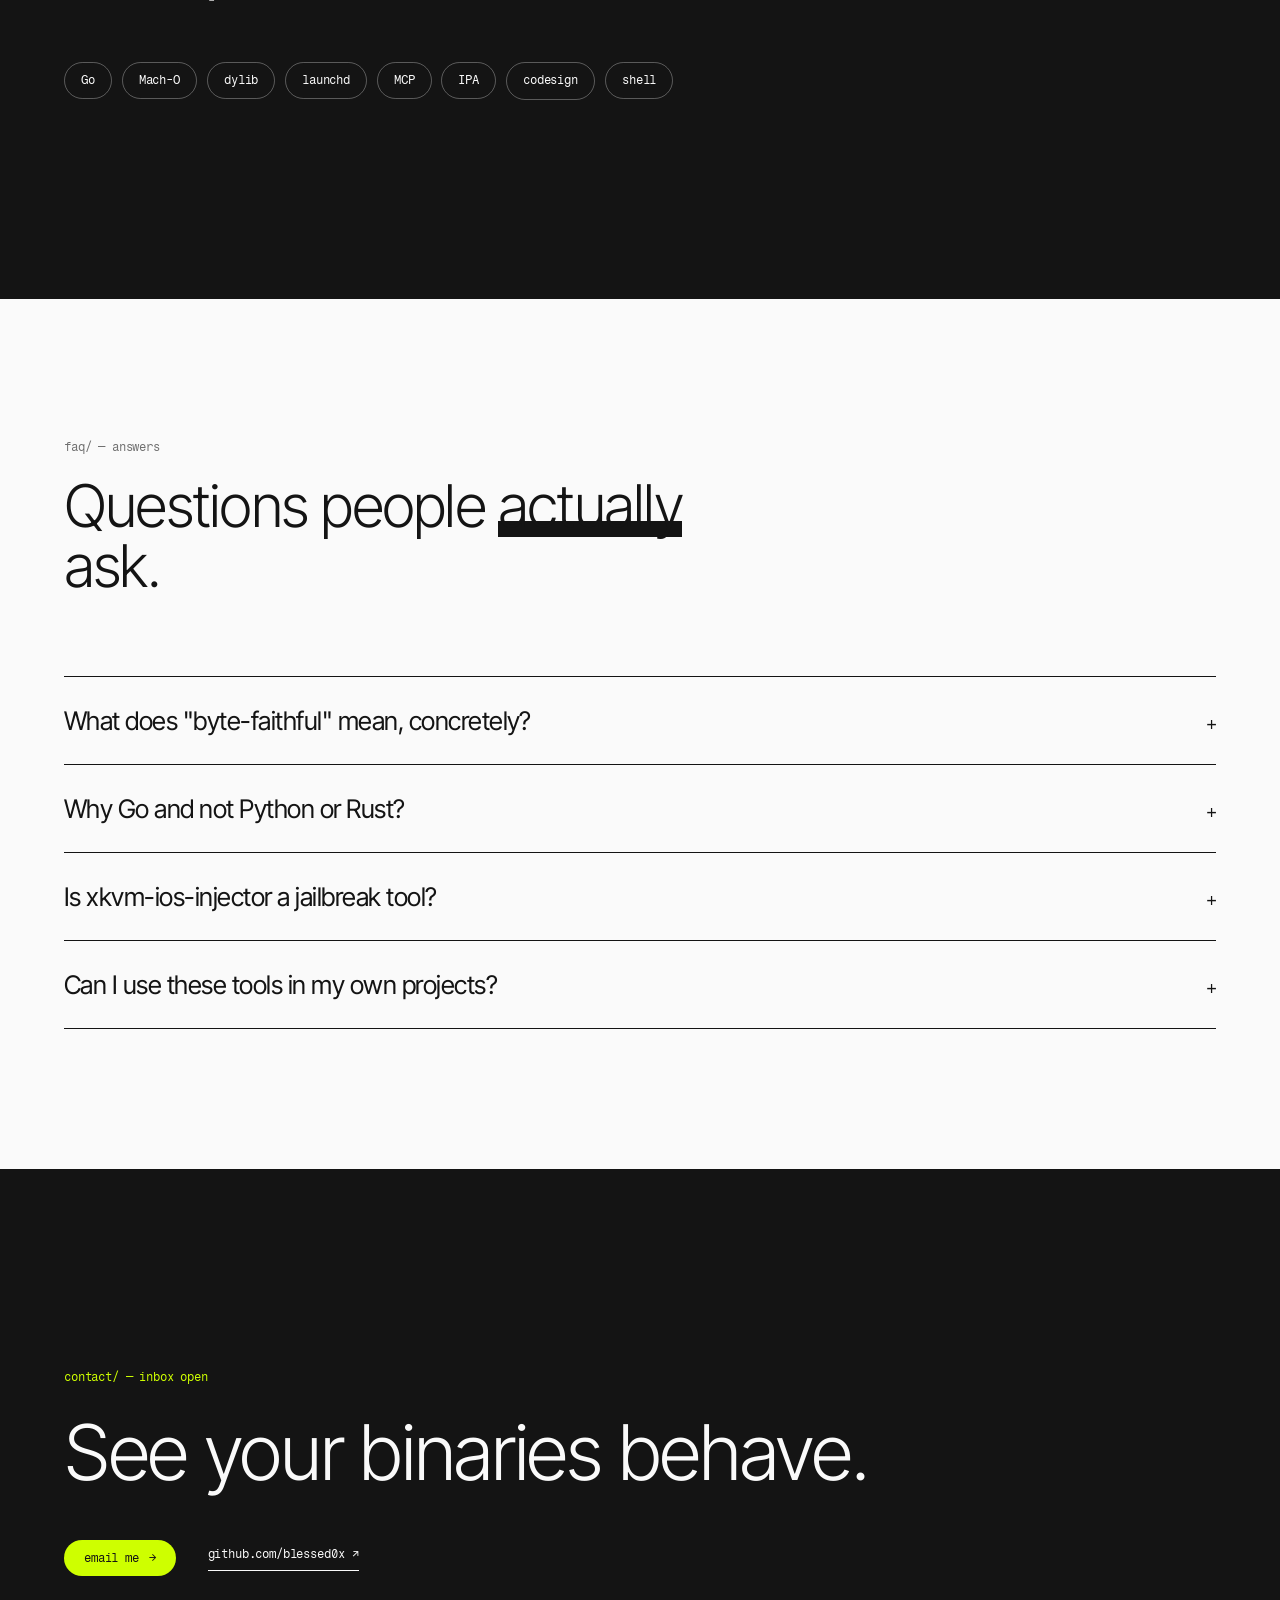
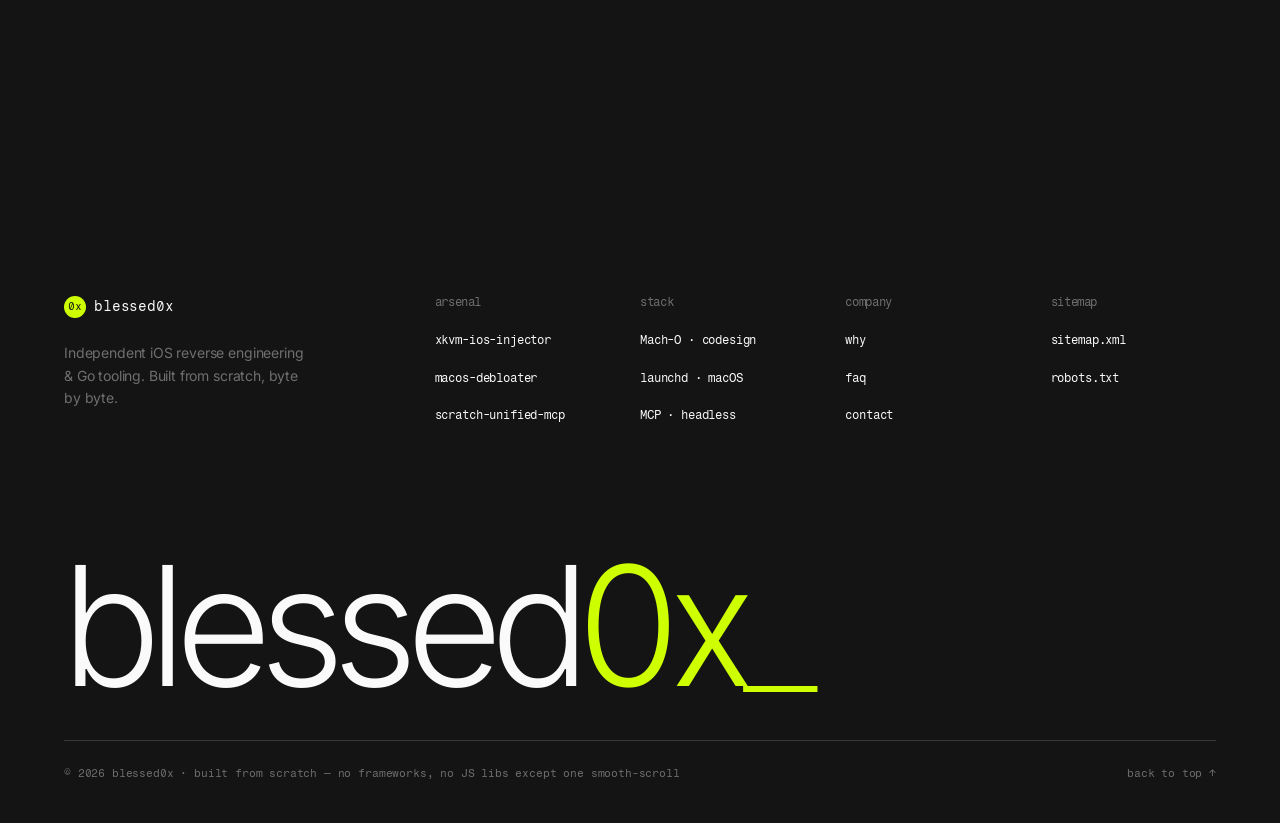
==== commit d7503c4b: "seo: wrap faq questions in h3 for heading outline" ====
--- a/index.html
+++ b/index.html
@@ -316,19 +316,19 @@
         </header>
         <div class="faq" id="faqList">
           <article class="faq-item reveal">
-            <button class="faq-q" aria-expanded="false">What does "byte-faithful" mean, concretely?<span class="ico">+</span></button>
+            <h3><button class="faq-q" aria-expanded="false">What does "byte-faithful" mean, concretely?<span class="ico">+</span></button></h3>
             <div class="faq-a"><div class="faq-a-inner"><p>When a converter rewrites an IPA, a signature, or a package layout, the output must match what the upstream tool would produce — down to trailing bytes. If behavior has to differ, the difference is documented in the repo, not smuggled in.</p></div></div>
           </article>
           <article class="faq-item reveal">
-            <button class="faq-q" aria-expanded="false">Why Go and not Python or Rust?<span class="ico">+</span></button>
+            <h3><button class="faq-q" aria-expanded="false">Why Go and not Python or Rust?<span class="ico">+</span></button></h3>
             <div class="faq-a"><div class="faq-a-inner"><p>One static binary that walks into any machine — no interpreter, no venv, no version roulette. Go cross-compiles to everything and keeps the memory model boring enough to trust at 3am.</p></div></div>
           </article>
           <article class="faq-item reveal">
-            <button class="faq-q" aria-expanded="false">Is xkvm-ios-injector a jailbreak tool?<span class="ico">+</span></button>
+            <h3><button class="faq-q" aria-expanded="false">Is xkvm-ios-injector a jailbreak tool?<span class="ico">+</span></button></h3>
             <div class="faq-a"><div class="faq-a-inner"><p>It's a tool for people who reverse-engineer iOS apps and run their own sideloading workflows. It injects dylibs into IPA files you already have the right to modify. Sign and run responsibly.</p></div></div>
           </article>
           <article class="faq-item reveal">
-            <button class="faq-q" aria-expanded="false">Can I use these tools in my own projects?<span class="ico">+</span></button>
+            <h3><button class="faq-q" aria-expanded="false">Can I use these tools in my own projects?<span class="ico">+</span></button></h3>
             <div class="faq-a"><div class="faq-a-inner"><p>Everything is open source on <a href="https://github.com/blessed0x" rel="external">github.com/blessed0x</a>. Fork it, file issues, send patches. If a converter drifts from upstream, the diff belongs in the docs.</p></div></div>
           </article>
         </div>
--- a/assets/css/style.css
+++ b/assets/css/style.css
@@ -460,3 +460,19 @@
   html.js .reveal.in-view { animation: none; }
   * { transition-duration: 0.01ms !important; }
 }
+
+
+/* hero field — animated constellation data-layer */
+#hero-field {
+  position: absolute;
+  inset: 0;
+  z-index: 0;
+  pointer-events: none;
+  opacity: 0.9;
+  will-change: transform;
+}
+.hero .container { position: relative; z-index: 1; }
+@media (prefers-reduced-motion: reduce) { #hero-field { display: none; } }
+
+/* faq questions as h3 for outline semantics */
+.faq-item h3 { margin: 0; font: inherit; line-height: inherit; }
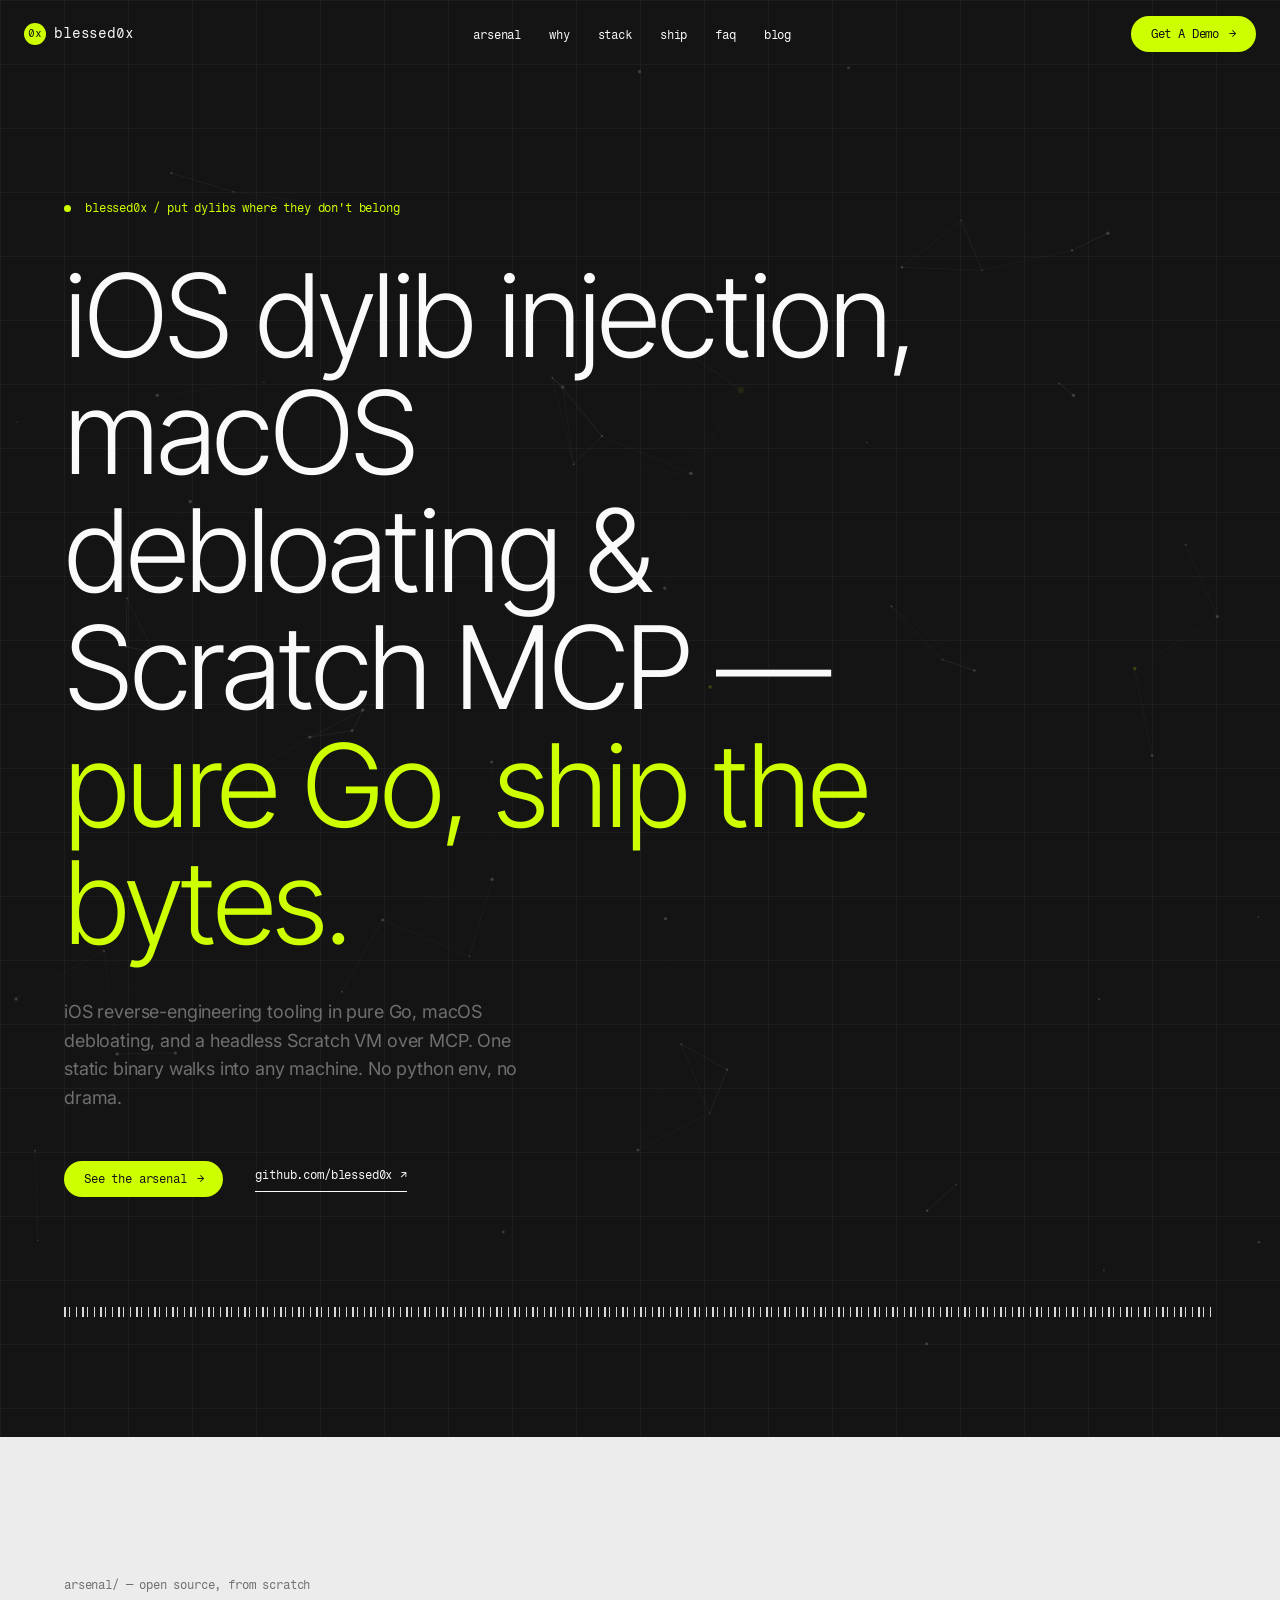
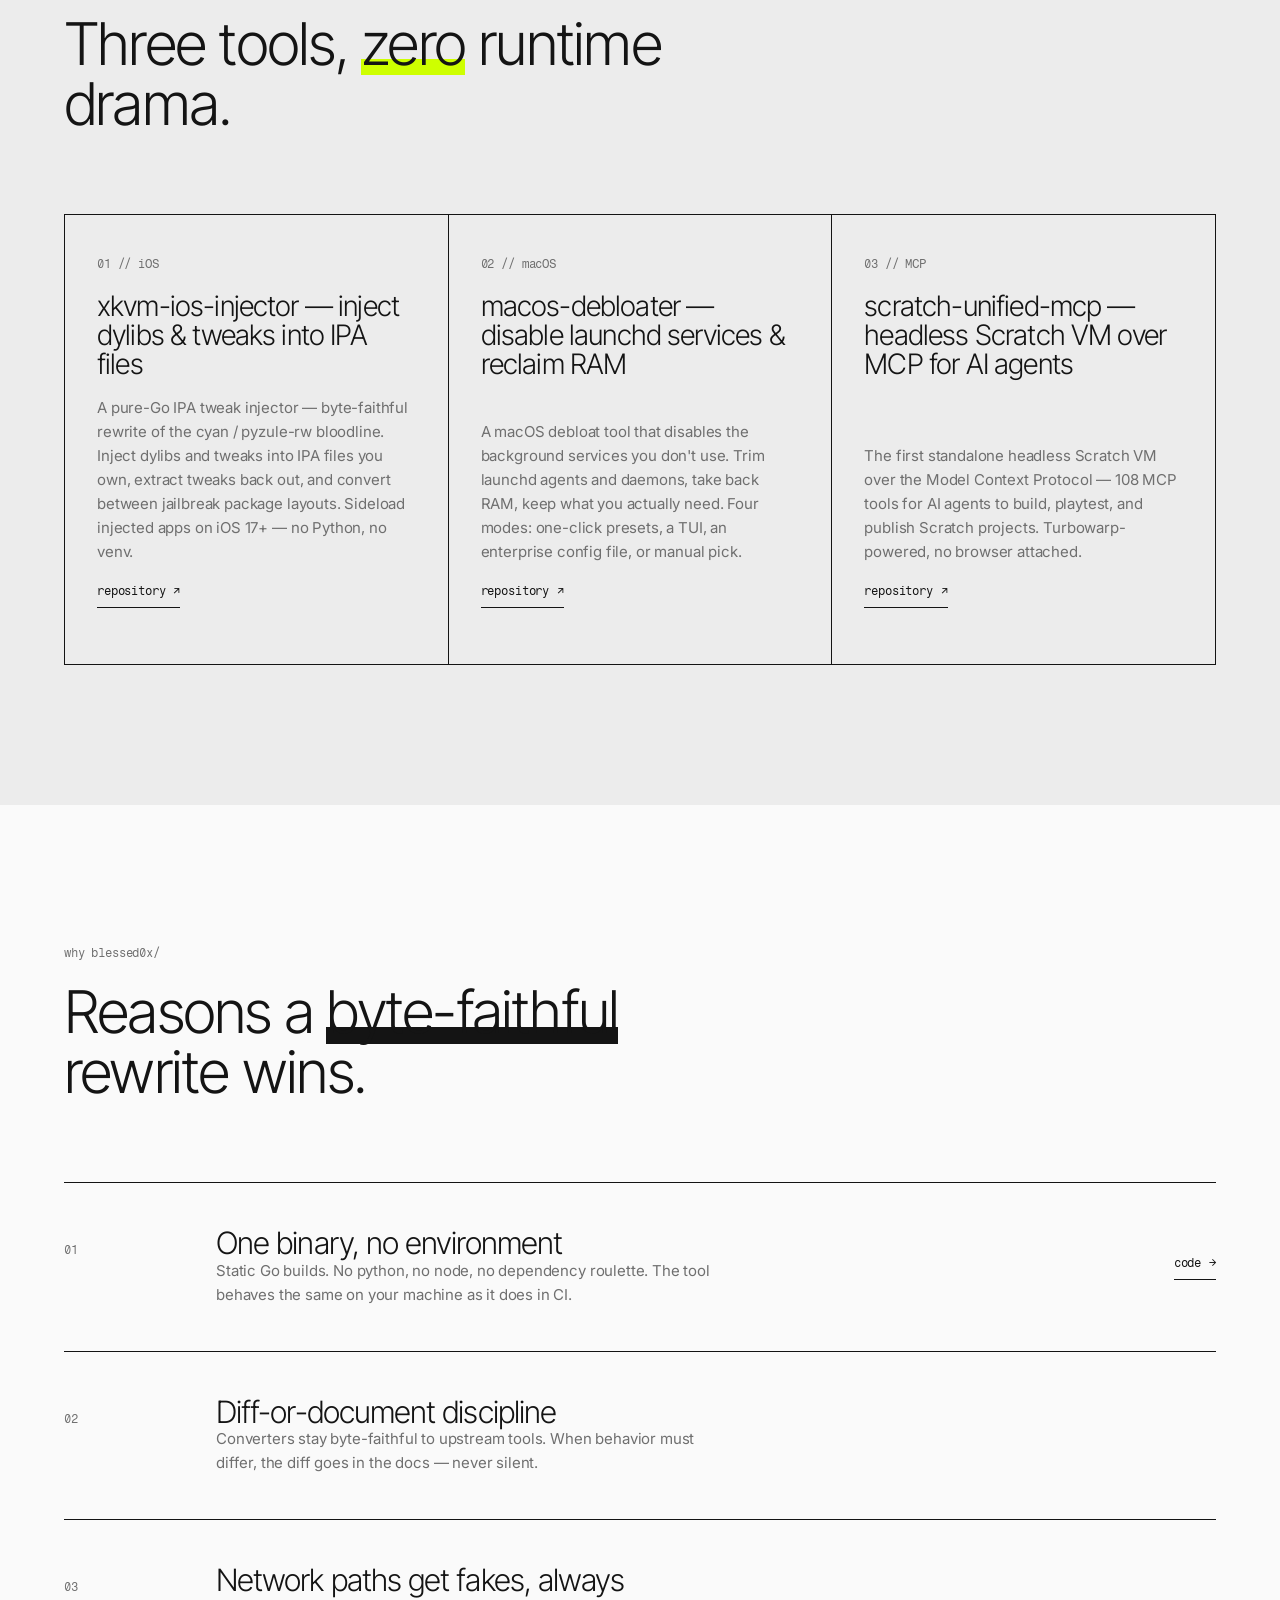
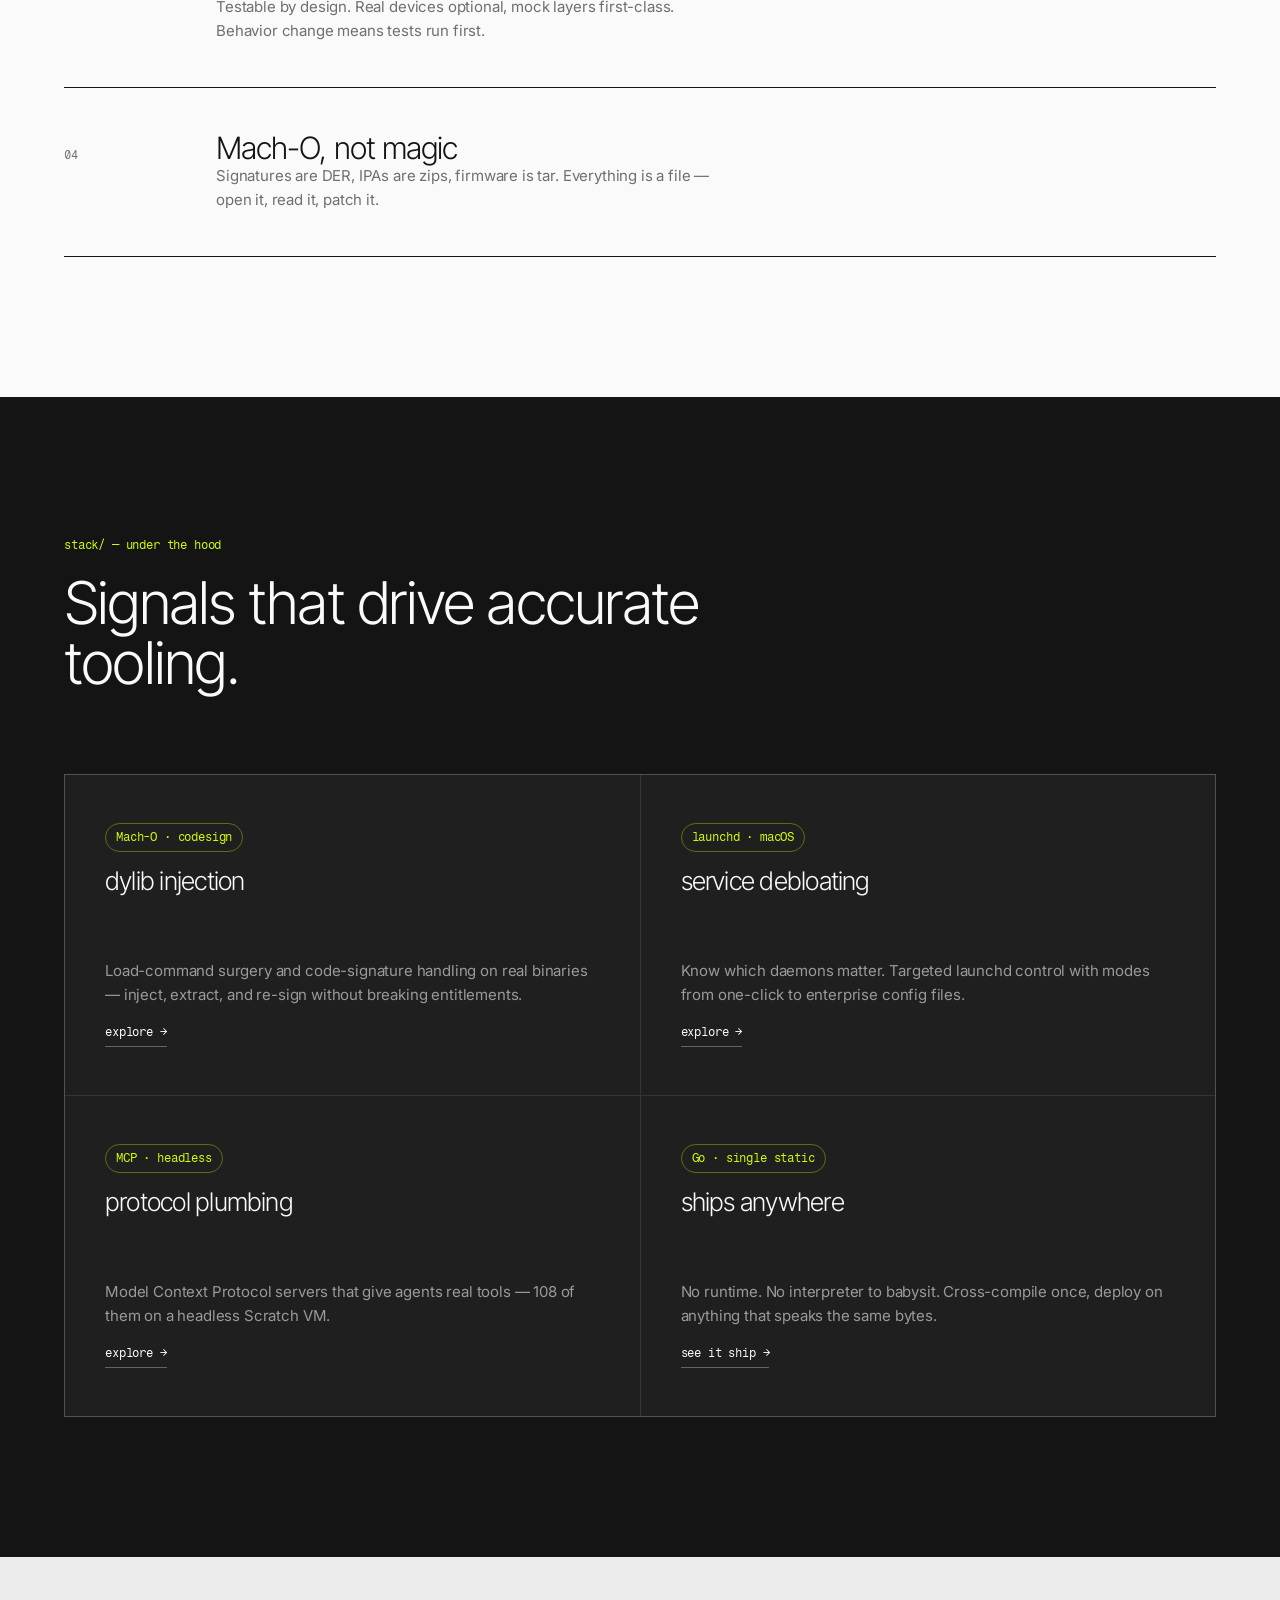
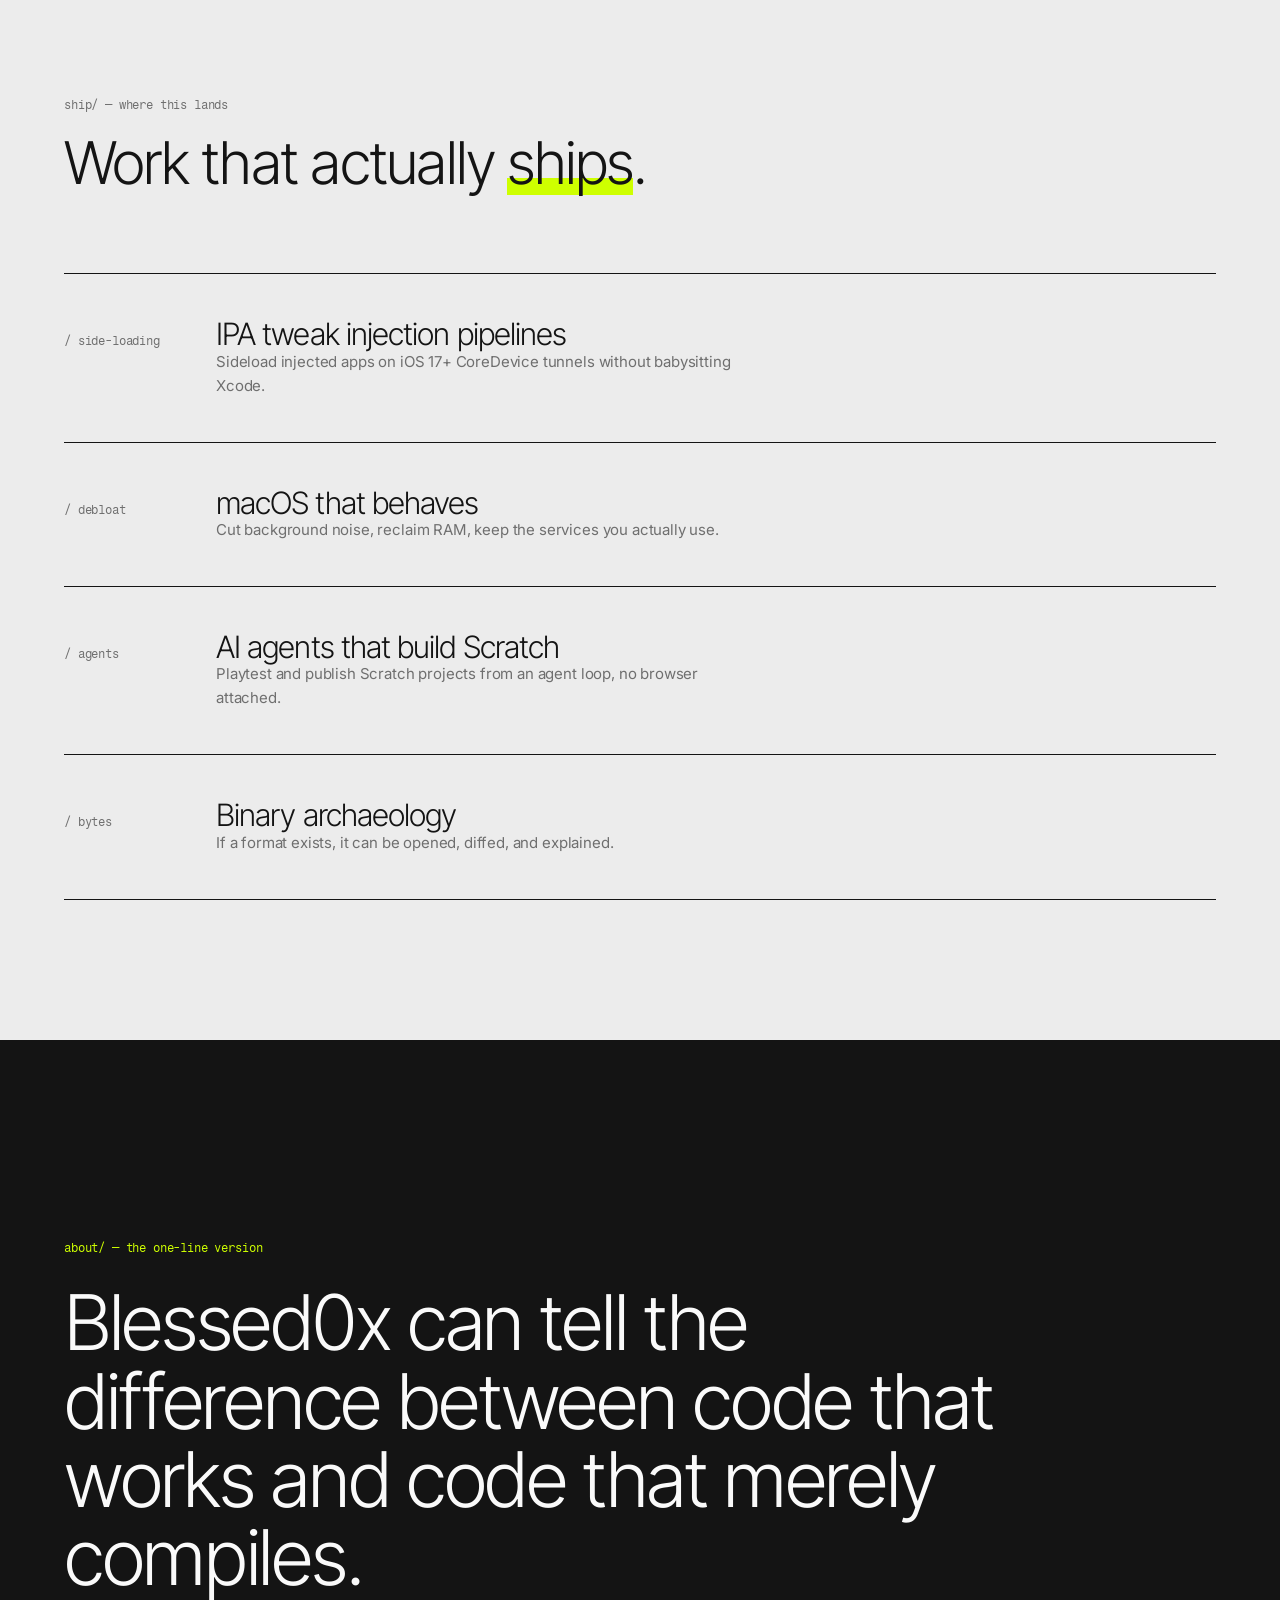
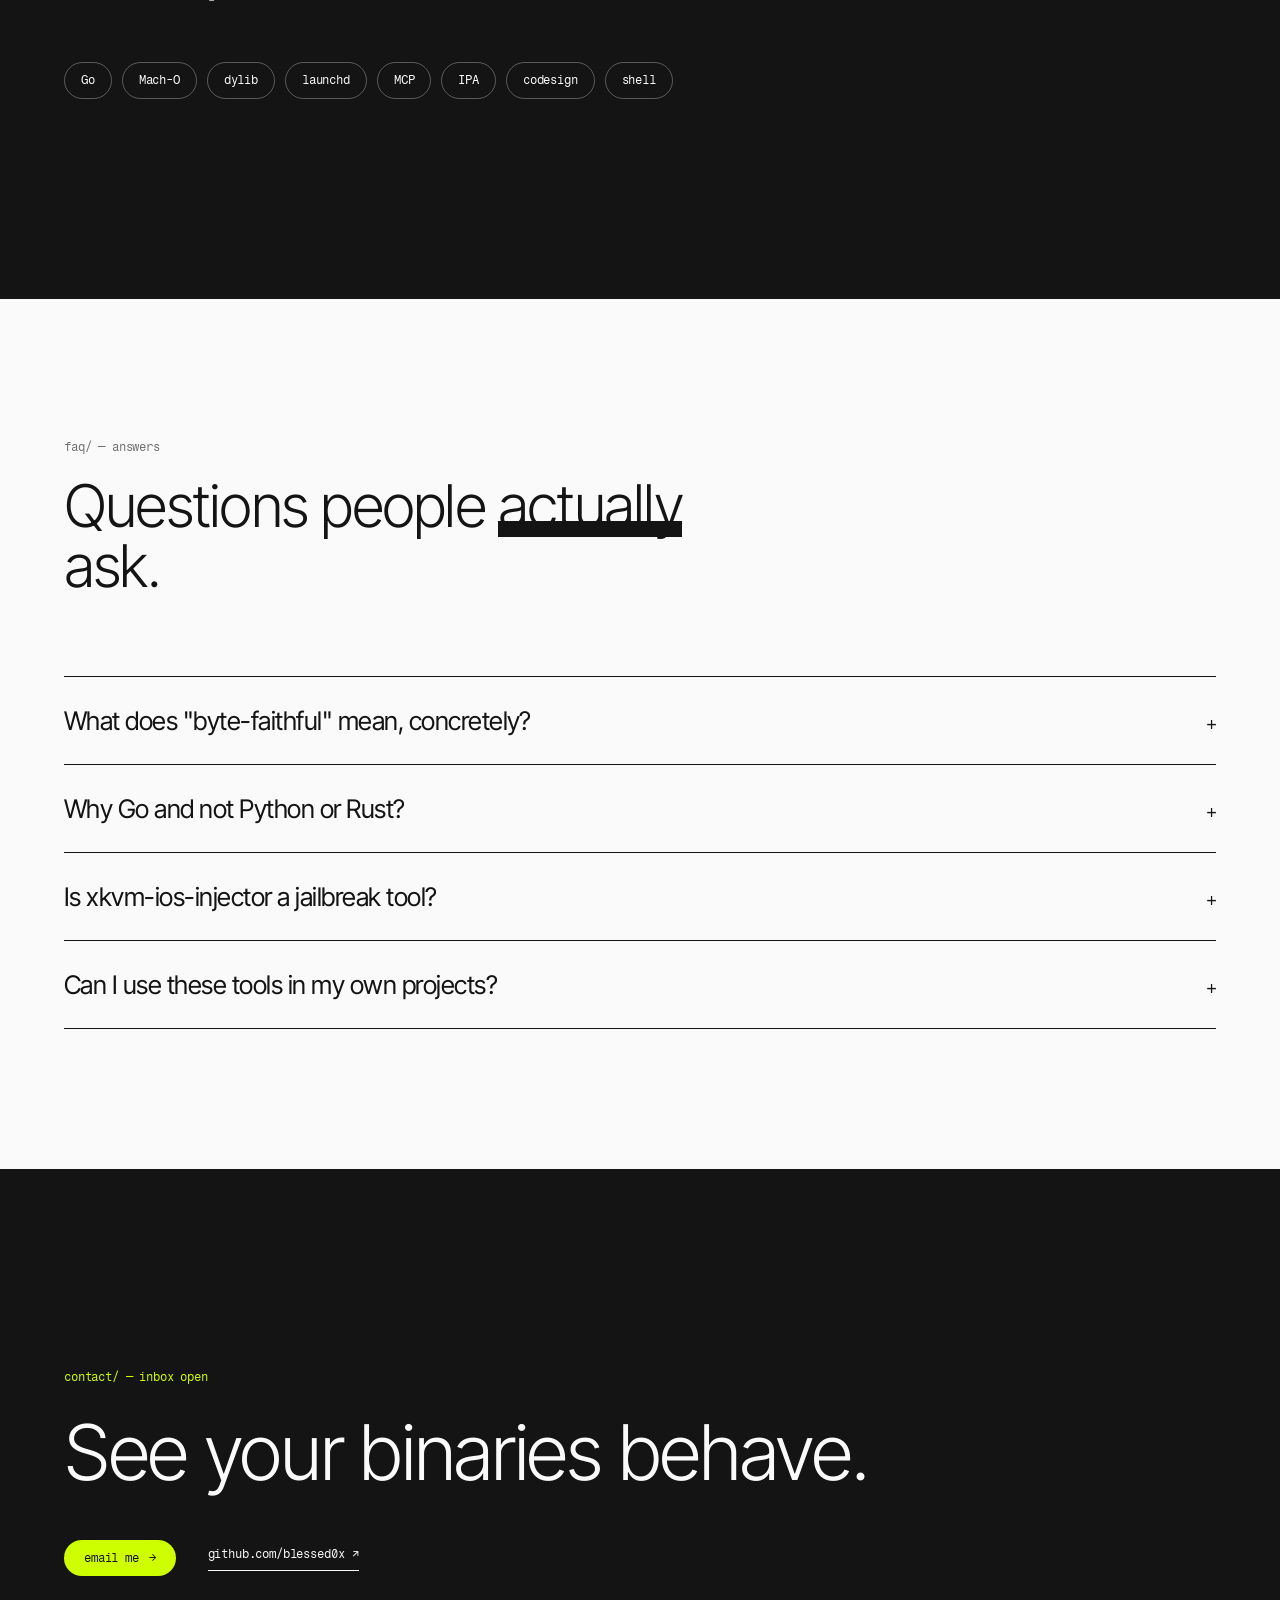
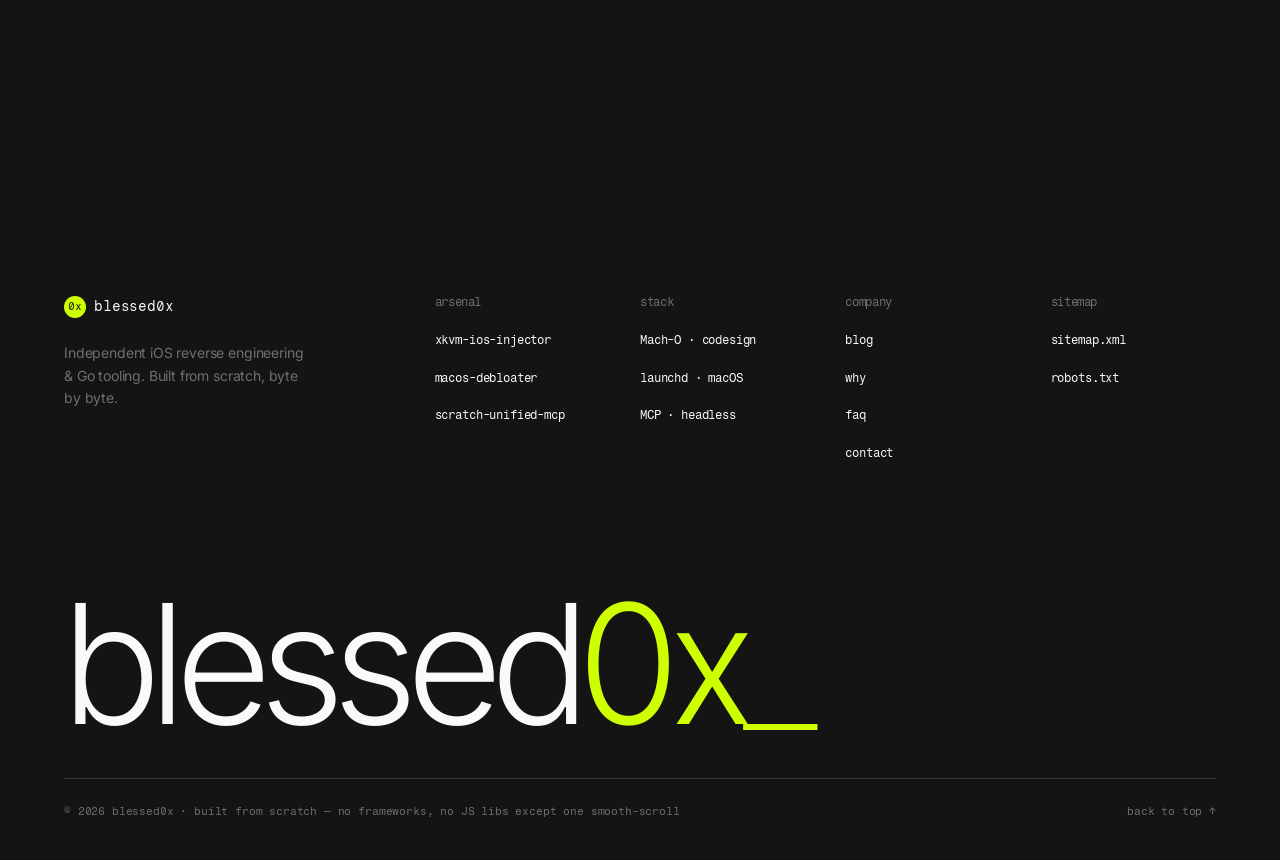
==== commit 39e1eb5a: "chore: add blog links" ====
--- a/index.html
+++ b/index.html
@@ -115,6 +115,7 @@
           <li><a href="#stack">stack</a></li>
           <li><a href="#ship">ship</a></li>
           <li><a href="#faq">faq</a></li>
+          <li><a href="/blog/">blog</a></li>
         </ul>
       </nav>
       <div class="nav-cta">
@@ -374,6 +375,7 @@
         <div class="footer-col">
           <h4>company</h4>
           <ul>
+            <li><a href="/blog/">blog</a></li>
             <li><a href="#why">why</a></li>
             <li><a href="#faq">faq</a></li>
             <li><a href="mailto:xscope@proton.me">contact</a></li>
